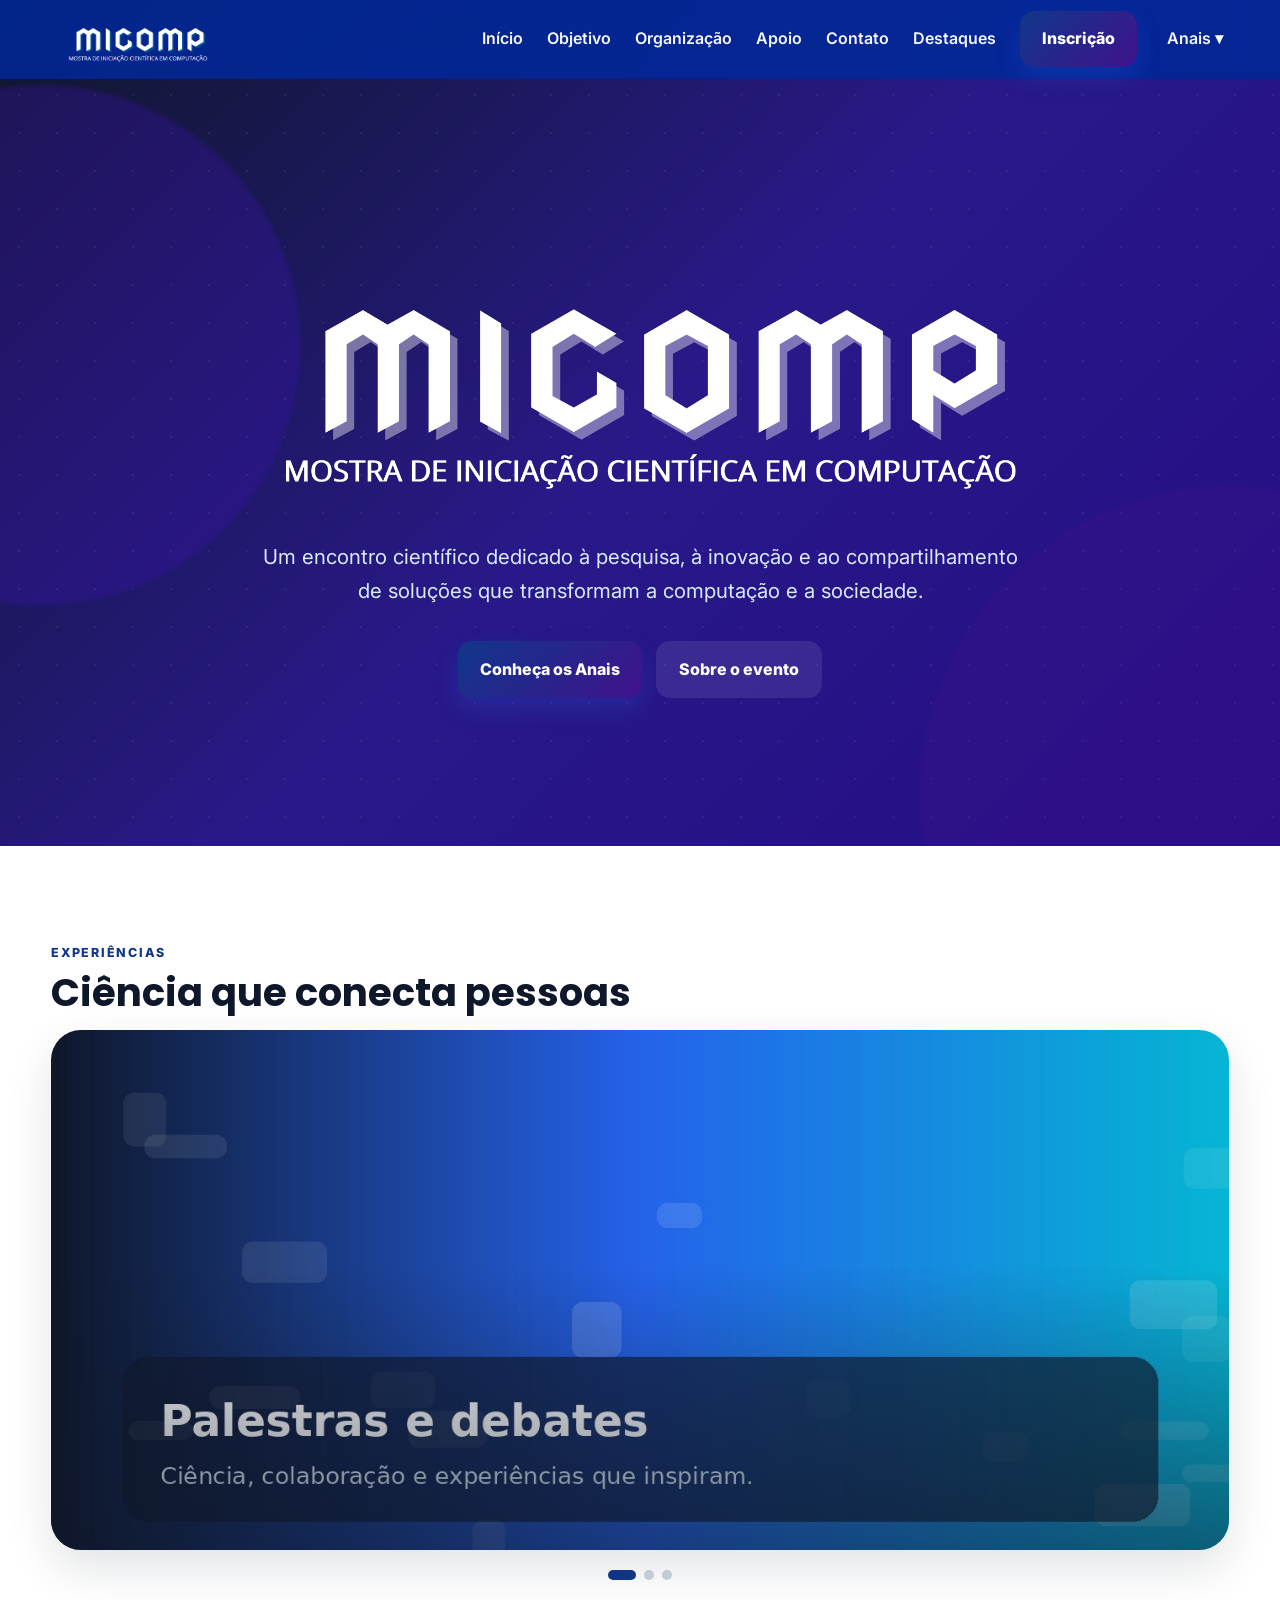
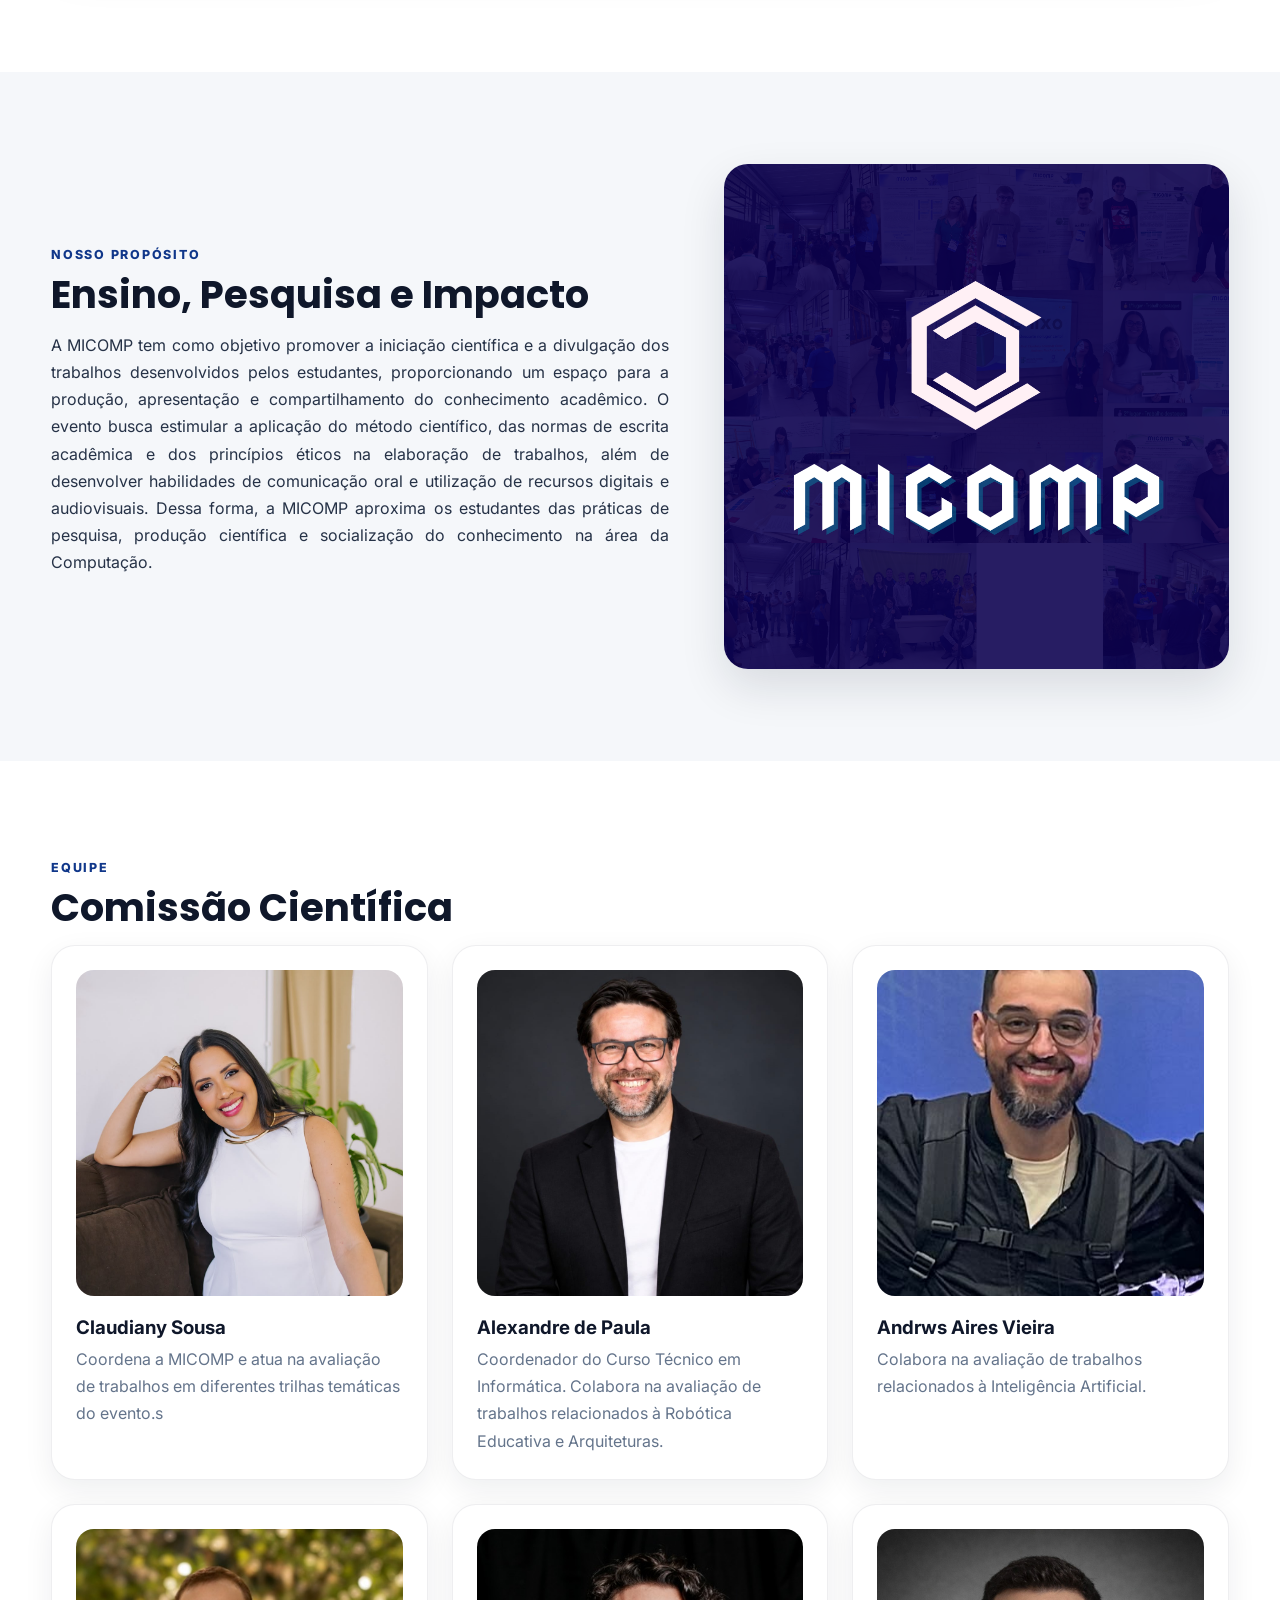
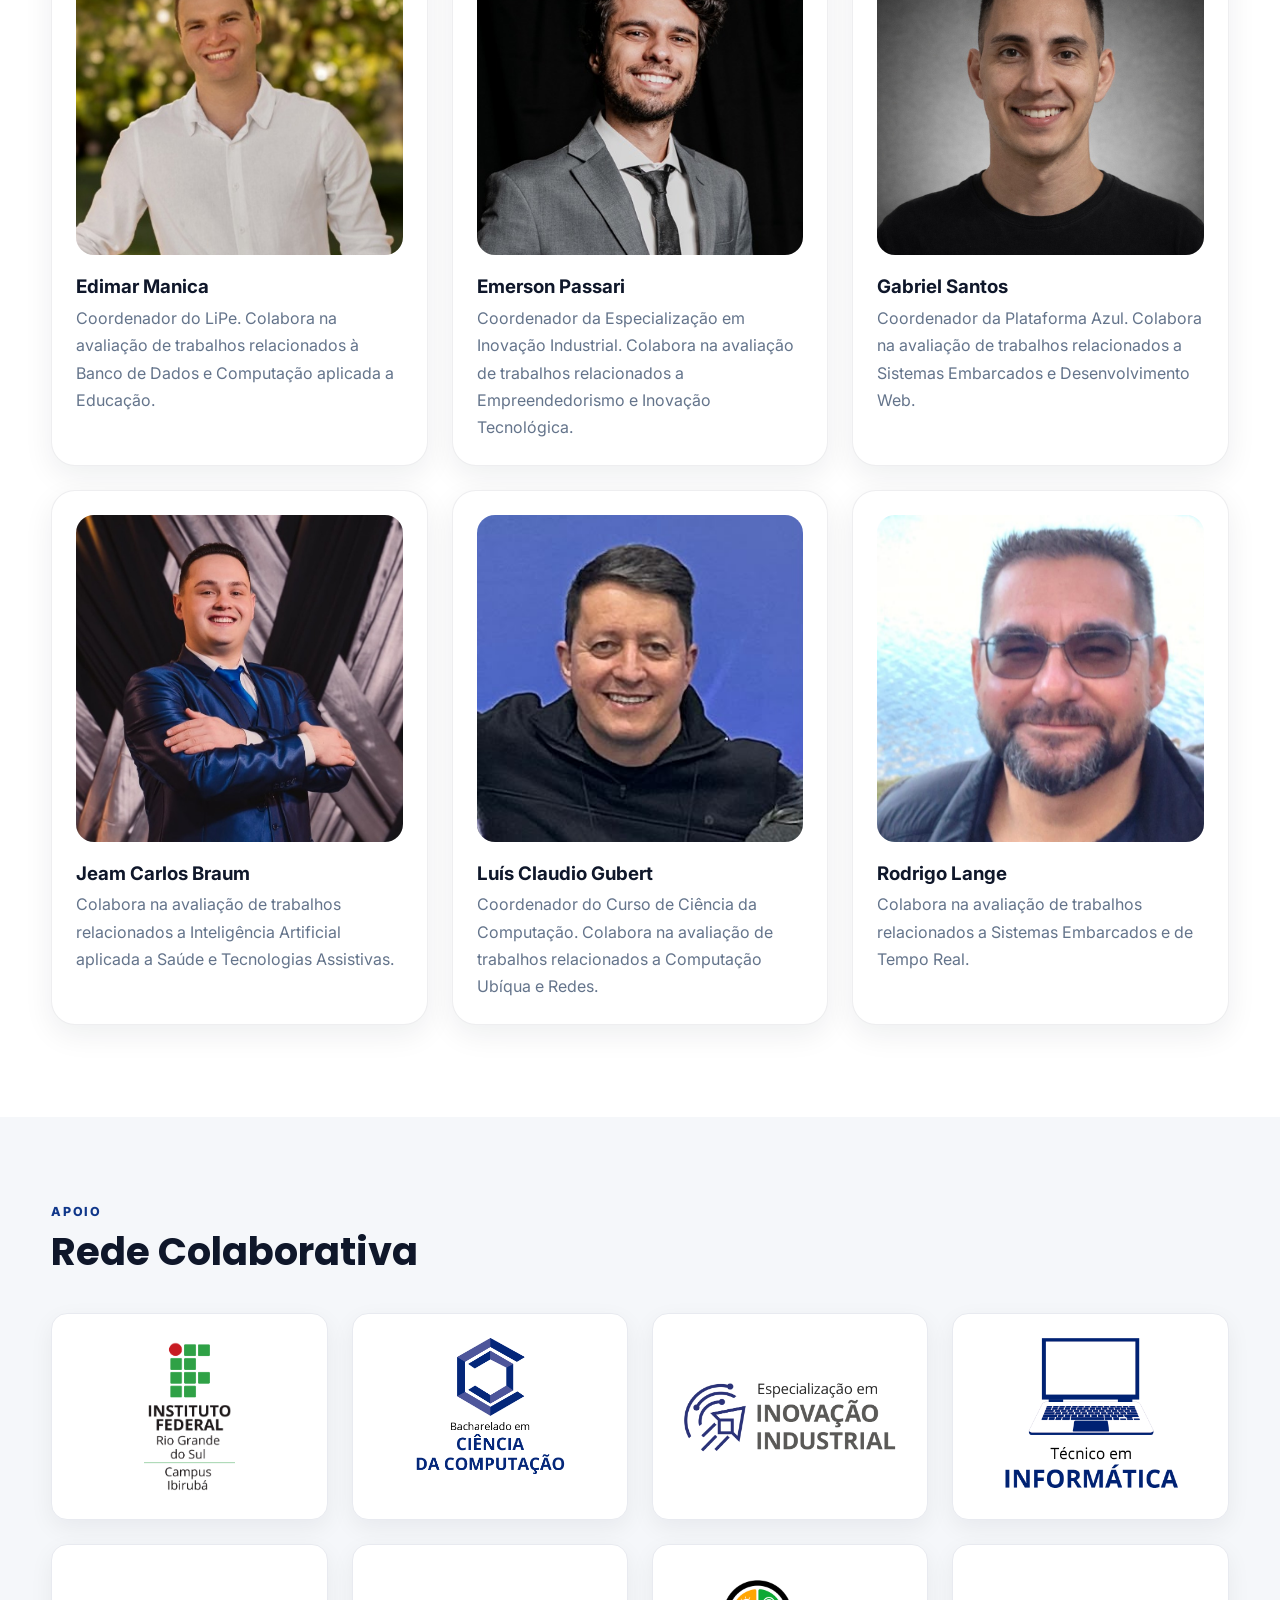
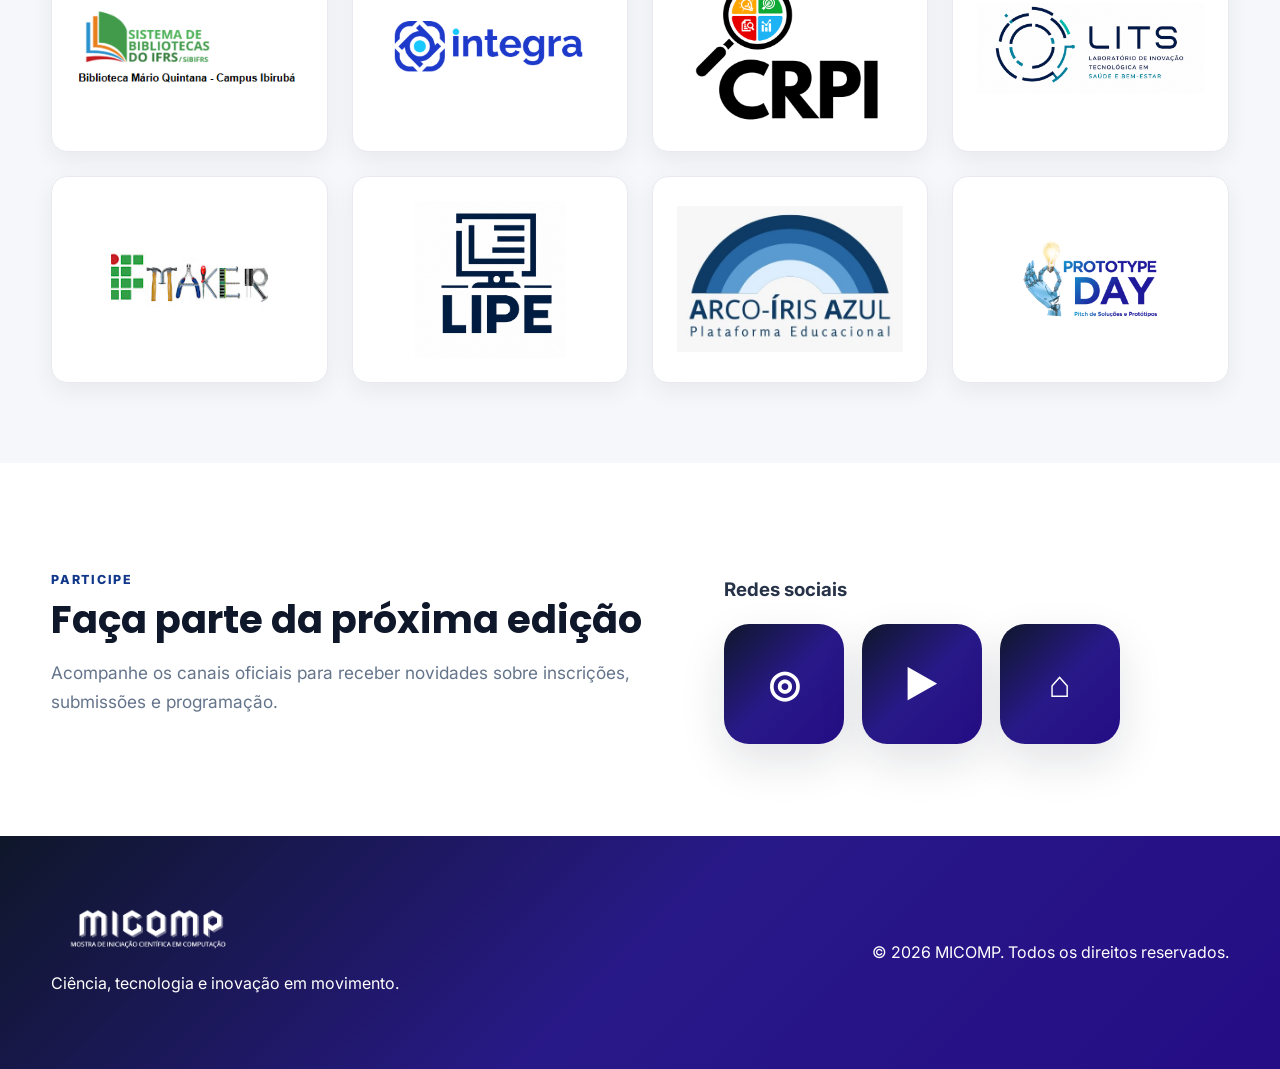
==== index.html @ 1f133cbf "responsividade" ====
<!doctype html>
<html lang="pt-BR">

<head>
    <meta charset="utf-8">
    <meta name="viewport" content="width=device-width,initial-scale=1">
    <meta name="description" content="MICOMP - Mostra de Inovação e Computação">
    <title>MICOMP | Anais do Evento</title>
    <link rel="stylesheet" href="css/style.css">
    <link rel="stylesheet" href="css/patrocinio.css">
</head>

<body>
    <header class="nav">
        <div class="container nav-inner">
            <a class="brand" href="index.html">
                <img src="img/logo.png" alt="MICOMP">
            </a>
            <button class="menu-btn" aria-label="Abrir menu" aria-expanded="false">☰</button>
            <nav class="nav-links" aria-label="Navegação principal">
                <a href="index.html#inicio" class="a-link">Início</a>
                <a href="index.html#objetivo" class="a-link">Objetivo</a>
                <a href="index.html#organizacao" class="a-link">Organização</a>
                <a href="index.html#apoio" class="a-link">Apoio</a>
                <a href="index.html#contato" class="a-link">Contato</a>
                <a href="destaques.html" class="a-link">Destaques</a>
                <a class="btn btn-primary" href="#inscricao">Inscrição</a>
                <div class="dropdown"><button class="dropdown-toggle" aria-haspopup="true">Anais ▾</button>
                    <div class="dropdown-menu">
                        <a href="anais2024.html">Anais 2024</a>
                        <a href="anais2025.html">Anais 2025</a>
                        <a href="anais2026.html">Anais 2026</a>
                    </div>
                </div>
            </nav>
        </div>
    </header>
    <main>
        <section class="hero" id="inicio">
            <div class="particles"></div>
            <div class="hero-content"><img class="hero-logo" src="img/logo.png" alt="MICOMP">

                <p>Um encontro científico dedicado à pesquisa, à inovação e ao compartilhamento de soluções que transformam a computação e a sociedade.</p>
                <div class="hero-actions"><a class="btn btn-primary" href="#anais">Conheça os Anais</a><a class="btn btn-outline" href="#objetivo">Sobre o evento</a></div>
            </div>
        </section>
        <section class="section" id="anais">
            <div class="container"><span class="eyebrow">Experiências</span>
                <h2 class="title">Ciência que conecta pessoas</h2>
                <div class="carousel reveal">
                    <div class="slide active">
                        <img src="img/evento1.jpg" alt="Palestras do evento">
                    </div>
                    <div class="slide">
                        <img src="img/evento2.jpg" alt="Trabalhos apresentados">
                    </div>
                    <div class="slide">
                        <img src="img/evento3.jpg" alt="Participantes do evento">
                    </div>
                </div>
                <div class="dots"><span class="dot active"></span><span class="dot"></span><span class="dot"></span>
                </div>
            </div>
        </section>
        <section class="section alt" id="objetivo">
            <div class="container split">
                <div class="reveal"><span class="eyebrow">Nosso propósito</span>
                    <h2 class="title">Ensino, Pesquisa e Impacto</h2>
                    <p style="text-align:justify"> A MICOMP tem como objetivo promover a iniciação científica e a divulgação dos trabalhos desenvolvidos pelos estudantes, proporcionando um espaço para a produção, apresentação e compartilhamento do conhecimento acadêmico. O evento busca
                        estimular a aplicação do método científico, das normas de escrita acadêmica e dos princípios éticos na elaboração de trabalhos, além de desenvolver habilidades de comunicação oral e utilização de recursos digitais e audiovisuais.
                        Dessa forma, a MICOMP aproxima os estudantes das práticas de pesquisa, produção científica e socialização do conhecimento na área da Computação.
                    </p>

                </div>
                <div class="tech-art reveal" aria-label="Ilustração tecnológica abstrata">
                    <img src="img/logo-home.png" alt="MICOMP">
                </div>
            </div>
        </section>
        <section class="section" id="organizacao">
            <div class="container"><span class="eyebrow">Equipe</span>
                <h2 class="title">Comissão Científica</h2>
                <div class="grid">
                    <article class="card person reveal"><img src="img/colaboradores/pessoa1.jpeg" alt="Foto de Ana Martins">
                        <h3>Claudiany Sousa</h3>
                        <p>Coordena a MICOMP e atua na avaliação de trabalhos em diferentes trilhas temáticas do evento.s</p>
                    </article>
                    <article class="card person reveal"><img src="img/colaboradores/pessoa2.jpeg" alt="Foto de Fábio Costa">
                        <h3>Alexandre de Paula</h3>
                        <p>Coordenador do Curso Técnico em Informática. Colabora na avaliação de trabalhos relacionados à Robótica Educativa e Arquiteturas. </p>
                    </article>
                    <article class="card person reveal"><img src="img/colaboradores/pessoa3.jpeg" alt="Foto de Bruno Silva">
                        <h3>Andrws Aires Vieira</h3>
                        <p>Colabora na avaliação de trabalhos relacionados à Inteligência Artificial.</p>
                    </article>

                    <article class="card person reveal"><img src="img/colaboradores/pessoa4.jpeg" alt="Foto de Diego Lima">
                        <h3>Edimar Manica</h3>
                        <p>Coordenador do LiPe. Colabora na avaliação de trabalhos relacionados à Banco de Dados e Computação aplicada a Educação. </p>
                    </article>

                    <article class="card person reveal"><img src="img/colaboradores/pessoa5.jpeg" alt="Foto de Diego Lima">
                        <h3>Emerson Passari</h3>
                        <p>Coordenador da Especialização em Inovação Industrial. Colabora na avaliação de trabalhos relacionados a Empreendedorismo e Inovação Tecnológica. </p>
                    </article>
                    <article class="card person reveal"><img src="img/colaboradores/pessoa6.jpeg" alt="Foto de Elisa Rocha">
                        <h3>Gabriel Santos</h3>
                        <p>Coordenador da Plataforma Azul. Colabora na avaliação de trabalhos relacionados a Sistemas Embarcados e Desenvolvimento Web.</p>
                    </article>
                    <article class="card person reveal"><img src="img/colaboradores/pessoa7.jpeg" alt="Foto de Fábio Costa">
                        <h3>Jeam Carlos Braum</h3>
                        <p> Colabora na avaliação de trabalhos relacionados a Inteligência Artificial aplicada a Saúde e Tecnologias Assistivas. </p>
                    </article>

                    <article class="card person reveal"><img src="img/colaboradores/pessoa8.jpeg" alt="Foto de Carla Souza">
                        <h3>Luís Claudio Gubert</h3>
                        <p>Coordenador do Curso de Ciência da Computação. Colabora na avaliação de trabalhos relacionados a Computação Ubíqua e Redes.</p>
                    </article>
                    <article class="card person reveal"><img src="img/colaboradores/pessoa9.jpeg" alt="Foto de Carla Souza">
                        <h3>Rodrigo Lange</h3>
                        <p>Colabora na avaliação de trabalhos relacionados a Sistemas Embarcados e de Tempo Real.</p>
                    </article>

                </div>
            </div>
        </section>
        <section class="section alt  patrocinadores" id="apoio">
            <div class="container">
                <span class="eyebrow">Apoio</span>
                <h2 class="title">Rede Colaborativa</h2>

                <div class="patrocinadores-grid">

                    <div class="patrocinador-card">
                        <img src="img/logos/logo1.png" alt="Patrocinador 1">
                    </div>

                    <div class="patrocinador-card">
                        <img src="img/logos/logo2.png" alt="Patrocinador 2">
                    </div>

                    <div class="patrocinador-card">
                        <img src="img/logos/logo11.png" alt="Patrocinador 11">
                    </div>

                    <div class="patrocinador-card">
                        <img src="img/logos/logo12.png" alt="Patrocinador 3">
                    </div>

                    <div class="patrocinador-card">
                        <img src="img/logos/logo3.png" alt="Patrocinador 4">
                    </div>
                    <div class="patrocinador-card">
                        <img src="img/logos/logo6.png" alt="Patrocinador 11">
                    </div>
                    <div class="patrocinador-card">
                        <img src="img/logos/logo10.png" alt="Patrocinador 5">
                    </div>

                    <div class="patrocinador-card">
                        <img src="img/logos/logo5.png" alt="Patrocinador 6">
                    </div>

                    <div class="patrocinador-card">
                        <img src="img/logos/logo7.jpg" alt="Patrocinador 7">
                    </div>

                    <div class="patrocinador-card">
                        <img src="img/logos/logo8.png" alt="Patrocinador 8">
                    </div>
                    <div class="patrocinador-card">
                        <img src="img/logos/logo9.jpeg" alt="Patrocinador 9">
                    </div>

                    <div class="patrocinador-card">
                        <img src="img/logos/logo4.png" alt="Patrocinador 10">
                    </div>



                    <!-- <div class="patrocinador-card">
                        <img src="img/patrocinadores/patrocinador13.png" alt="Patrocinador 13">
                    </div>

                    <div class="patrocinador-card">
                        <img src="img/patrocinadores/patrocinador14.png" alt="Patrocinador 14">
                    </div>

                    <div class="patrocinador-card">
                        <img src="img/patrocinadores/patrocinador15.png" alt="Patrocinador 15">
                    </div>

                    <div class="patrocinador-card">
                        <img src="img/patrocinadores/patrocinador16.png" alt="Patrocinador 16">
                    </div> -->

                </div>
            </div>
        </section>

        <!-- <section class="section alt">
            <div class="container"><span class="eyebrow">Parcerias</span>
                <h2 class="title">Projetos e Instituições</h2>

                <div class="logo-grid">
                    <br>
                    <div class=""><img src="img/logos/logo1.png" alt="Logo da instituição parceira 1">
                    </div>
                    <div class=""><img src="img/logos/logo2.png" alt="Logo da instituição parceira 2">
                    </div>
                    <div class=""><img src="img/logos/logo3.png" alt="Logo da instituição parceira 3">
                    </div>
                    <div class=""><img src="img/logos/logo4.png" alt="Logo da instituição parceira 4">
                    </div>
                    <div class="l"><img src="img/logos/logo5.png" alt="Logo da instituição parceira 5">
                    </div>
                    <div class=""><img src="img/logos/logo6.png" alt="Logo da instituição parceira 6">
                    </div>
                </div>
            </div>
        </section> -->
        <section class="section " id="inscricao">
            <div class="container split">
                <div><span class="eyebrow">Participe</span>
                    <h2 class="title">Faça parte da próxima edição</h2>
                    <p class="lead">Acompanhe os canais oficiais para receber novidades sobre inscrições, submissões e programação.</p>
                    <!-- <a class="btn btn-primary" href="#contato">Quero receber novidades</a> -->
                </div>
                <div>
                    <h3>Redes sociais</h3>
                    <div class="socials">
                        <a class="social" href="#" aria-label="Instagram">◎</a>
                        <a class="social" href="#" aria-label="YouTube">▶</a>
                        <a class="social" href="#" aria-label="Site oficial">⌂</a>
                    </div>
                </div>
            </div>
        </section>
    </main>
    <footer class="footer" id="contato">
        <div class="container footer-grid">
            <div><img src="img/logo.png" alt="MICOMP">
                <p>Ciência, tecnologia e inovação em movimento.</p>
            </div>
            <p>© 2026 MICOMP. Todos os direitos reservados.</p>
        </div>
    </footer><button class="back-top" aria-label="Voltar ao topo">↑</button>
    <script src="js/script.js"></script>
</body>

</html>
---- css/style.css ----
@import url('https://fonts.googleapis.com/css2?family=Inter:wght@400;500;600;700;800&family=Poppins:wght@600;700;800&display=swap');
:root {
    --navy: #0F172A;
    --purple: #40128c;
    --blue: #10378a;
    --cyan: #3e12b6;
    --light: #F5F7FA;
    --white: #fff;
    --text: #263247;
    --muted: #64748B;
    --grad: linear-gradient(135deg, #0F172A, #281988, #250d85);
    --shadow: 0 18px 45px rgba(15, 23, 42, .12);
    --radius: 24px
}

* {
    box-sizing: border-box
}

html {
    scroll-behavior: smooth
}

body {
    margin: 0;
    font-family: Inter, Arial, sans-serif;
    color: var(--text);
    background: #fff;
    line-height: 1.7;
    overflow-x: hidden
}

img {
    max-width: 100%;
    display: block
}

a {
    text-decoration: none;
    color: #0F172A;
}

.a-link {
    text-decoration: none;
    color: var(--light);
}

.container {
    width: min(1180px, 92%);
    margin: auto
}

.section {
    padding: 92px 0
}

.section.alt {
    background: var(--light)
}

.eyebrow {
    display: inline-block;
    color: var(--blue);
    font-weight: 800;
    text-transform: uppercase;
    letter-spacing: .14em;
    font-size: .78rem
}

.title {
    font-family: Poppins, sans-serif;
    font-size: clamp(1rem, 3vw, 2.4rem);
    line-height: 1.12;
    margin: .35rem 0 1rem;
    color: var(--navy)
}

.title-destaque {
    font-family: Poppins, sans-serif;
    font-size: clamp(1rem, 2vw, 2rem);
    line-height: 1.12;
    margin: .35rem 0 1rem;
}

.subtitle-destaque {
    font-family: Poppins, sans-serif;
    font-size: clamp(1rem, 2vw, 1, 5rem);
    line-height: 1.12;
    margin: .35rem 0 1rem;
}

.lead {
    font-size: 1.08rem;
    color: var(--muted);
    max-width: 760px
}

.nav {
    position: fixed;
    inset: 0 0 auto;
    z-index: 1000;
    background: rgba(2, 40, 152, 0.88);
    backdrop-filter: blur(18px);
    border-bottom: 1px solid rgba(15, 23, 42, .08);
    transition: .3s
}

.nav.scrolled {
    box-shadow: 0 10px 30px rgba(15, 23, 42, .08)
}

.nav-inner {
    height: 78px;
    display: flex;
    align-items: center;
    justify-content: space-between;
    gap: 28px
}

.brand img {
    width: 170px
}

.nav-links {
    display: flex;
    align-items: center;
    gap: 24px;
    font-weight: 600
}

.nav-links a:hover,
.dropdown-toggle:hover {
    color: var(--light)
}

.btn {
    display: inline-flex;
    align-items: center;
    justify-content: center;
    gap: 10px;
    border: 0;
    border-radius: 14px;
    padding: 14px 22px;
    font-weight: 800;
    cursor: pointer;
    transition: .25s
}

.btn-primary {
    background: linear-gradient(135deg, var(--blue), var(--purple));
    color: white;
    box-shadow: 0 12px 24px rgba(37, 99, 235, .22)
}

.btn-primary:hover {
    transform: translateY(-2px);
    box-shadow: 0 16px 30px rgba(37, 99, 235, .3)
}

.btn-outline {
    border: 1px solid rgba(255, 255, 255, 0);
    color: white;
    background: rgba(255, 255, 255, .09)
}

.menu-btn {
    display: none;
    background: none;
    border: 0;
    font-size: 1.7rem;
    color: var(--light);
}

.dropdown {
    position: relative
}

.dropdown-toggle {
    background: none;
    border: 0;
    font: inherit;
    color: var(--light);
    cursor: pointer
}

.dropdown-menu {
    position: absolute;
    top: 42px;
    right: 0;
    min-width: 190px;
    padding: 10px;
    background: #fff;
    border-radius: 14px;
    box-shadow: var(--shadow);
    opacity: 0;
    visibility: hidden;
    transform: translateY(-8px);
    transition: .2s
}

.dropdown.open .dropdown-menu {
    opacity: 1;
    visibility: visible;
    transform: none
}

.dropdown-menu a {
    display: block;
    padding: 10px 12px;
    border-radius: 9px
}

.dropdown-menu a:hover {
    background: var(--light);
    color: var(--navy)
}

.hero {
    min-height: 94vh;
    padding: 135px 0 65px;
    display: grid;
    place-items: center;
    text-align: center;
    color: var(--navy);
    background: var(--grad);
    position: relative;
    overflow: hidden
}

.hero:before,
.hero:after {
    content: '';
    position: absolute;
    border-radius: 50%;
    filter: blur(2px);
    opacity: .3
}

.hero:before {
    width: 520px;
    height: 520px;
    background: var(--cyan);
    left: -220px;
    top: 10%
}

.hero:after {
    width: 620px;
    height: 620px;
    background: var(--purple);
    right: -260px;
    bottom: -260px
}

.particles {
    position: absolute;
    inset: 0;
    background-image: radial-gradient(circle, rgba(255, 255, 255, .26) 1px, transparent 1px);
    background-size: 38px 38px;
    opacity: .25
}

.hero-content {
    position: relative;
    z-index: 2;
    max-width: 900px
}

.hero-logo {
    width: min(900px, 75vw);
    margin: 0 auto 22px;
    filter: brightness(0) invert(1)
}

.hero h1 {
    font-family: Poppins, sans-serif;
    font-size: clamp(2.5rem, 7vw, 5.7rem);
    line-height: 1;
    margin: .2rem 0
}

.hero p {
    font-size: clamp(1rem, 2vw, 1.28rem);
    max-width: 760px;
    margin: 18px auto 32px;
    color: #dbeafe
}

.hero-actions {
    display: flex;
    justify-content: center;
    gap: 14px;
    flex-wrap: wrap
}

.carousel {
    position: relative;
    overflow: hidden;
    border-radius: 30px;
    box-shadow: var(--shadow);
    min-height: 520px
}

.slide {
    position: absolute;
    inset: 0;
    opacity: 0;
    transition: opacity 1s
}

.slide.active {
    opacity: 1
}

.slide img {
    width: 100%;
    height: 520px;
    object-fit: cover
}

.slide:after {
    content: '';
    position: absolute;
    inset: 0;
    background: linear-gradient(0deg, rgba(15, 23, 42, .55), transparent 55%)
}

.dots {
    display: flex;
    justify-content: center;
    gap: 8px;
    margin-top: 20px
}

.dot {
    width: 10px;
    height: 10px;
    border-radius: 50%;
    background: #cbd5e1
}

.dot.active {
    width: 28px;
    border-radius: 20px;
    background: var(--blue)
}

.split {
    display: grid;
    grid-template-columns: 1.1fr .9fr;
    gap: 55px;
    align-items: center
}

.tech-art {
    min-height: 430px;
    border-radius: var(--radius);
    position: relative;
    overflow: hidden;
    box-shadow: var(--shadow)
}

.tech-art:before {
    content: '';
    position: absolute;
    inset: 12%;
}

.tech-art:after {
    position: absolute;
    inset: 0;
    display: grid;
    place-items: center;
    font-size: 9rem;
    color: white;
    font-weight: 800
}

.banner-copy {
    width: 100%;
    display: flex;
    justify-content: center;
    align-items: center;
}

.banner-copy .tech-art {
    display: block;
    width: auto !important;
    max-width: 100% !important;
    height: auto !important;
    max-height: none !important;
    object-fit: contain !important;
}

.year-hero {
    position: relative;
    width: 100%;
    min-height: 520px;
    display: flex;
    align-items: center;
    justify-content: center;
    background-size: cover;
    background-position: center;
    background-repeat: no-repeat;
    padding: 70px 20px;
    overflow: hidden;
}

.year-hero .container {
    width: 100%;
    max-width: 1200px;
    margin: 0 auto;
    display: flex;
    align-items: center;
    justify-content: center;
}

.year-hero .banner-copy {
    width: 100%;
    display: flex;
    justify-content: center;
    align-items: center;
}

.year-hero .tech-art {
    display: block;
    width: 100%;
    max-width: 1100px;
    height: auto !important;
    object-fit: contain;
}


/* TABLET */

@media (max-width: 900px) {
    .year-hero {
        min-height: 400px;
        padding: 50px 20px;
    }
    .year-hero .container {
        max-width: 850px;
    }
    .year-hero .banner-copy {
        width: 90%;
    }
    .year-hero .tech-art {
        width: 100%;
        height: auto !important;
    }
}


/* CELULAR */

@media (max-width: 600px) {
    .year-hero {
        min-height: 280px;
        padding: 30px 12px;
        background-size: cover;
        background-position: center;
    }
    .year-hero .container {
        width: 100%;
        padding: 0;
    }
    .year-hero .banner-copy {
        width: 82%;
        margin: 0 auto;
    }
    .year-hero .tech-art {
        width: 100%;
        height: auto !important;
        max-width: 100%;
    }
}


/* CELULARES PEQUENOS */

@media (max-width: 400px) {
    .year-hero {
        min-height: 230px;
        padding: 22px 8px;
    }
    .year-hero .banner-copy {
        width: 76%;
    }
}

.grid {
    display: grid;
    grid-template-columns: repeat(3, 1fr);
    gap: 24px
}

.card {
    background: white;
    border: 1px solid rgba(15, 23, 42, .07);
    border-radius: var(--radius);
    padding: 24px;
    box-shadow: 0 10px 30px rgba(15, 23, 42, .07);
    transition: .3s
}

.card:hover {
    transform: translateY(-7px);
    box-shadow: var(--shadow)
}

.person img {
    width: 100%;
    aspect-ratio: 1/1;
    object-fit: cover;
    border-radius: 18px
}

.person h3 {
    margin: 16px 0 2px;
    color: var(--navy)
}

.person p {
    margin: 0;
    color: var(--muted)
}

.logo-grid {
    display: grid;
    grid-template-columns: repeat(6, 1fr);
    gap: 18px
}

.logo-card {
    background: white;
    padding: 20px;
    border-radius: 18px;
    box-shadow: 0 8px 24px rgba(15, 23, 42, .07);
    transition: .25s
}

.logo-card:hover {
    transform: scale(1.06);
    box-shadow: var(--shadow)
}

.socials {
    display: flex;
    gap: 18px;
    flex-wrap: wrap
}

.social {
    width: 120px;
    height: 120px;
    border-radius: 25px;
    background: var(--grad);
    display: grid;
    place-items: center;
    color: white;
    font-size: 2.3rem;
    font-weight: 800;
    box-shadow: var(--shadow);
    transition: .3s
}

.social:hover {
    transform: translateY(-8px) rotate(3deg)
}

.footer {
    background: var(--grad);
    color: white;
    padding: 55px 0
}

.footer-grid {
    display: flex;
    align-items: center;
    justify-content: space-between;
    gap: 30px
}

.footer img {
    width: 190px;
    filter: brightness(0) invert(1)
}

.back-top {
    position: fixed;
    right: 22px;
    bottom: 22px;
    width: 48px;
    height: 48px;
    border-radius: 50%;
    border: 0;
    background: var(--grad);
    color: #fff;
    font-size: 1.3rem;
    opacity: 0;
    visibility: hidden;
    transition: .25s;
    z-index: 900
}

.back-top.show {
    opacity: 1;
    visibility: visible
}

.reveal {
    opacity: 0;
    transform: translateY(25px);
    transition: .7s
}

.reveal.visible {
    opacity: 1;
    transform: none
}


/* Anais */

.year-hero {
    padding: 130px 0 48px;
    background: var(--light)
}

.banner {
    min-height: 570px;
    border-radius: 32px;
    background-position: center;
    background-size: cover;
    position: relative;
    display: flex;
    align-items: flex-end;
    overflow: hidden;
    box-shadow: var(--shadow)
}

.banner:before {
    content: '';
    position: absolute;
    inset: 0;
    background: linear-gradient(0deg, rgba(15, 23, 42, .88), rgba(15, 23, 42, .1))
}

.banner-copy {
    position: relative;
    z-index: 2;
    color: white;
    padding: 60px
}

.banner-copy h1 {
    font-size: clamp(3rem, 6vw, 5.5rem);
    margin: 0;
    font-family: Poppins
}

.timeline {
    position: relative;
    margin-top: 38px
}

.timeline:before {
    content: '';
    position: absolute;
    left: 87px;
    top: 0;
    bottom: 0;
    width: 3px;
    background: linear-gradient(var(--blue), var(--purple))
}

.time-item {
    display: grid;
    grid-template-columns: 70px 1fr;
    gap: 35px;
    margin: 0 0 24px
}

.time {
    font-weight: 800;
    color: var(--blue)
}

.time-card {
    background: white;
    padding: 22px;
    border-radius: 18px;
    box-shadow: 0 8px 25px rgba(15, 23, 42, .08)
}

.topic-grid {
    grid-template-columns: repeat(5, 1fr)
}

.topic {
    background: linear-gradient(145deg, #fff, #f7f9ff);
    min-height: 130px;
    display: flex;
    align-items: center;
    justify-content: center;
    text-align: center;
    font-weight: 800;
    color: var(--navy)
}

.submission-grid {
    display: grid;
    grid-template-columns: repeat(3, 1fr);
    gap: 20px
}

.submission-card {
    padding: 28px;
    border-radius: 22px;
    background: rgba(255, 255, 255, .8);
    backdrop-filter: blur(12px);
    box-shadow: var(--shadow);
    border: 1px solid rgba(37, 99, 235, .12)
}

.submission-card .icon {
    font-size: 2rem
}

.downloads {
    padding: 45px;
    border-radius: 28px;
    background: var(--grad);
    color: white;
    display: flex;
    justify-content: space-between;
    align-items: center;
    gap: 25px
}

.downloads h2 {
    margin: 0;
    font-size: 2rem
}

.table-wrap {
    overflow: auto;
    border-radius: 20px;
    box-shadow: var(--shadow)
}

table {
    width: 100%;
    border-collapse: collapse;
    background: white;
    min-width: 850px
}

th,
td {
    padding: 18px;
    text-align: left;
    border-bottom: 1px solid #e7ecf2
}

th {
    background: var(--navy);
    color: white
}

tr:hover td {
    background: #f8faff
}

.pdf {
    display: inline-block;
    padding: 8px 12px;
    border-radius: 10px;
    background: linear-gradient(135deg, var(--blue), var(--purple));
    color: white;
    font-weight: 700
}

@media(max-width:900px) {
    .menu-btn {
        display: block
    }
    .nav-links {
        position: fixed;
        top: 78px;
        left: 0;
        right: 0;
        background: #250d85;
        display: none;
        flex-direction: column;
        align-items: stretch;
        padding: 24px;
        box-shadow: var(--cyan);
        color: var(--navy);
    }
    .nav-links.open {
        display: flex
    }
    .dropdown-menu {
        position: static;
        display: none;
        box-shadow: none;
        opacity: 1;
        visibility: visible;
        transform: none;
        padding-left: 15px
    }
    .dropdown.open .dropdown-menu {
        display: block
    }
    .split {
        grid-template-columns: 1fr
    }
    .grid {
        grid-template-columns: repeat(2, 1fr)
    }
    .logo-grid {
        grid-template-columns: repeat(3, 1fr)
    }
    .topic-grid {
        grid-template-columns: repeat(2, 1fr)
    }
    .submission-grid {
        grid-template-columns: repeat(2, 1fr)
    }
    .footer-grid,
    .downloads {
        flex-direction: column;
        align-items: flex-start
    }
}

@media(max-width:600px) {
    .section {
        padding: 68px 0
    }
    .hero {
        min-height: 88vh
    }
    .grid,
    .submission-grid {
        grid-template-columns: 1fr
    }
    .logo-grid {
        grid-template-columns: repeat(2, 1fr)
    }
    .carousel,
    .slide img {
        min-height: 340px;
        height: 340px
    }
    .banner {
        min-height: 460px
    }
    .banner-copy {
        padding: 28px
    }
    .topic-grid {
        grid-template-columns: 1fr
    }
    .time-item {
        grid-template-columns: 55px 1fr;
        gap: 20px
    }
    .timeline:before {
        left: 66px
    }
    .social {
        width: 92px;
        height: 92px
    }
    .brand img {
        width: 145px
    }
}


/* Alunos Destaques */

.highlights-hero {
    min-height: 62vh;
    padding: 150px 0 82px;
    display: flex;
    align-items: center;
    text-align: center;
    color: #fff;
    background: var(--grad);
    position: relative;
    overflow: hidden
}

.highlights-hero:before,
.highlights-hero:after {
    content: '';
    position: absolute;
    border-radius: 50%;
    opacity: .24
}

.highlights-hero:before {
    width: 420px;
    height: 420px;
    background: var(--cyan);
    left: -170px;
    top: -120px
}

.highlights-hero:after {
    width: 500px;
    height: 500px;
    background: var(--purple);
    right: -190px;
    bottom: -260px
}

.highlights-hero-content {
    position: relative;
    z-index: 2;
    max-width: 920px
}

.highlights-hero h1 {
    font-family: Poppins, sans-serif;
    font-size: clamp(3rem, 7vw, 5.7rem);
    line-height: 1.05;
    margin: .4rem 0 1rem
}

.highlights-hero p {
    max-width: 780px;
    margin: 0 auto;
    color: #dbeafe;
    font-size: 1.1rem
}

.year-jump {
    display: flex;
    justify-content: center;
    gap: 12px;
    flex-wrap: wrap;
    margin-top: 30px
}

.year-jump a {
    min-width: 92px;
    padding: 10px 18px;
    border-radius: 999px;
    border: 1px solid rgba(255, 255, 255, .35);
    background: rgba(255, 255, 255, .1);
    backdrop-filter: blur(10px);
    font-weight: 800;
    transition: .25s
}

.year-jump a:hover {
    background: #fff;
    color: var(--blue);
    transform: translateY(-2px)
}

.year-heading {
    display: flex;
    align-items: end;
    justify-content: space-between;
    gap: 25px;
    margin-bottom: 32px
}

.year-pill {
    display: inline-flex;
    align-items: center;
    justify-content: center;
    padding: 9px 17px;
    border-radius: 999px;
    background: linear-gradient(135deg, var(--blue), var(--purple));
    color: #fff;
    font-weight: 800;
    box-shadow: 0 9px 22px rgba(37, 99, 235, .2)
}

.highlight-grid {
    display: grid;
    grid-template-columns: repeat(3, 1fr);
    gap: 26px
}

.highlight-card {
    background: #fff;
    border-radius: 26px;
    overflow: hidden;
    border: 1px solid rgba(15, 23, 42, .08);
    box-shadow: 0 14px 38px rgba(15, 23, 42, .09);
    transition: .35s
}

.highlight-card:hover {
    transform: translateY(-8px);
    box-shadow: var(--shadow)
}

.highlight-image {
    position: relative;
    overflow: hidden
}

.highlight-image img {
    width: 100%;
    aspect-ratio: 16/10;
    object-fit: cover;
    transition: transform .45s
}

.highlight-card:hover .highlight-image img {
    transform: scale(1.045)
}

.highlight-badge {
    position: absolute;
    left: 18px;
    bottom: 18px;
    padding: 7px 13px;
    border-radius: 999px;
    color: #fff;
    background: linear-gradient(135deg, var(--blue), var(--purple));
    font-size: .78rem;
    font-weight: 800;
    box-shadow: 0 8px 18px rgba(15, 23, 42, .22)
}

.highlight-body {
    padding: 25px
}

.highlight-body h3 {
    font-family: Poppins, sans-serif;
    color: var(--navy);
    line-height: 1.3;
    margin: 0 0 10px;
    font-size: 1.22rem
}

.highlight-body p {
    margin: .55rem 0 0;
    color: var(--muted)
}

.highlight-authors {
    font-weight: 700
}

.highlight-note {
    padding: 38px 42px;
    border-radius: 28px;
    background: rgba(255, 255, 255, .85);
    border: 1px solid rgba(37, 99, 235, .12);
    box-shadow: var(--shadow);
    display: flex;
    align-items: center;
    justify-content: space-between;
    gap: 36px
}

.highlight-note h2 {
    font-family: Poppins, sans-serif;
    color: var(--navy);
    margin: .4rem 0 .5rem
}

.highlight-note p {
    max-width: 780px;
    margin: 0;
    color: var(--muted)
}

@media(max-width:900px) {
    .highlight-grid {
        grid-template-columns: repeat(2, 1fr)
    }
    .highlight-note {
        flex-direction: column;
        align-items: flex-start
    }
    .year-heading {
        align-items: center
    }
}

@media(max-width:600px) {
    .highlights-hero {
        min-height: 56vh;
        padding: 125px 0 65px
    }
    .highlight-grid {
        grid-template-columns: 1fr
    }
    .year-heading {
        align-items: flex-start;
        flex-direction: column
    }
    .highlight-note {
        padding: 28px 24px
    }
    .highlight-body {
        padding: 22px
    }
    .year-jump a {
        min-width: 80px
    }
}


/* Cards de Alunos Destaques */

.student-highlight-grid {
    display: grid;
    grid-template-columns: repeat(3, 1fr);
    gap: 28px
}

.student-highlight-card {
    background: #fff;
    border: 1px solid rgba(15, 23, 42, .08);
    border-radius: 28px;
    overflow: hidden;
    box-shadow: 0 14px 38px rgba(15, 23, 42, .09);
    transition: transform .35s, box-shadow .35s
}

.student-highlight-card:hover {
    transform: translateY(-8px);
    box-shadow: var(--shadow)
}

.student-photo {
    position: relative;
    overflow: hidden;
    background: linear-gradient(135deg, #eaf2ff, #f3e8ff)
}

.student-photo img {
    width: 100%;
    aspect-ratio: 4/4.35;
    object-fit: cover;
    object-position: center;
    transition: transform .45s
}

.student-highlight-card:hover .student-photo img {
    transform: scale(1.045)
}

.student-rank {
    position: absolute;
    left: 18px;
    bottom: 18px;
    padding: 8px 14px;
    border-radius: 999px;
    background: linear-gradient(135deg, var(--blue), var(--purple));
    color: #fff;
    font-size: .76rem;
    font-weight: 800;
    letter-spacing: .04em;
    box-shadow: 0 8px 20px rgba(15, 23, 42, .22)
}

.student-highlight-body {
    padding: 26px
}

.student-highlight-body h3 {
    font-family: Poppins, sans-serif;
    color: var(--navy);
    font-size: 1.4rem;
    line-height: 1.2;
    margin: 0 0 14px
}

.student-work-label {
    display: inline-block;
    color: var(--blue);
    font-size: .74rem;
    font-weight: 800;
    text-transform: uppercase;
    letter-spacing: .09em;
    margin-bottom: 5px
}

.student-highlight-body h4 {
    font-family: Poppins, sans-serif;
    color: var(--navy);
    font-size: 1.02rem;
    line-height: 1.35;
    margin: 0 0 10px
}

.student-highlight-body p {
    margin: 0;
    color: var(--muted)
}

@media(max-width:900px) {
    .student-highlight-grid {
        grid-template-columns: repeat(2, 1fr)
    }
}

@media(max-width:600px) {
    .student-highlight-grid {
        grid-template-columns: 1fr
    }
    .student-photo img {
        aspect-ratio: 16/12
    }
    .student-highlight-body {
        padding: 22px
    }
}


/* Lista de trabalhos Destaques */

.student-list {
    display: flex;
    flex-direction: column;
    gap: 22px
}

.student-list-item {
    display: grid;
    grid-template-columns: 150px 1fr;
    gap: 28px;
    align-items: center;
    background: #fff;
    border: 1px solid rgba(15, 23, 42, .08);
    border-radius: 24px;
    padding: 22px;
    box-shadow: 0 12px 34px rgba(15, 23, 42, .08);
    transition: transform .3s, box-shadow .3s
}

.section.alt .student-list-item {
    background: rgba(255, 255, 255, .9)
}

.student-list-item:hover {
    transform: translateY(-4px);
    box-shadow: var(--shadow)
}

.student-list-photo {
    width: 150px;
    height: 150px;
    border-radius: 20px;
    overflow: hidden;
    background: linear-gradient(135deg, #eaf2ff, #f3e8ff);
    box-shadow: 0 8px 22px rgba(15, 23, 42, .1)
}

.student-list-photo img {
    width: 100%;
    height: 100%;
    object-fit: cover;
    object-position: center;
    transition: transform .4s
}

.student-list-item:hover .student-list-photo img {
    transform: scale(1.04)
}

.student-list-content {
    min-width: 0
}

.student-list-top {
    display: flex;
    align-items: flex-start;
    justify-content: space-between;
    gap: 20px
}

.student-edition {
    display: block;
    color: var(--blue);
    font-size: .74rem;
    font-weight: 800;
    text-transform: uppercase;
    letter-spacing: .1em;
    margin-bottom: 3px
}

.student-list-content h3 {
    font-family: Poppins, sans-serif;
    color: var(--navy);
    font-size: 1.5rem;
    line-height: 1.2;
    margin: 0
}

.student-rank-inline {
    flex: 0 0 auto;
    padding: 7px 13px;
    border-radius: 999px;
    background: linear-gradient(135deg, var(--blue), var(--purple));
    color: #fff;
    font-size: .74rem;
    font-weight: 800;
    box-shadow: 0 7px 18px rgba(37, 99, 235, .18)
}

.student-mini-title {
    margin: 15px 0 5px!important;
    color: var(--navy)!important;
    font-weight: 800
}

.student-list-content p {
    margin: 0;
    color: var(--muted);
    line-height: 1.72
}

@media(max-width:700px) {
    .student-list-item {
        grid-template-columns: 105px 1fr;
        gap: 18px;
        padding: 18px
    }
    .student-list-photo {
        width: 105px;
        height: 105px
    }
    .student-list-top {
        display: block
    }
    .student-rank-inline {
        display: inline-flex;
        margin-top: 9px
    }
    .student-list-content h3 {
        font-size: 1.2rem
    }
    .student-mini-title {
        margin-top: 12px!important
    }
}

@media(max-width:480px) {
    .student-list-item {
        grid-template-columns: 1fr;
        text-align: center
    }
    .student-list-photo {
        width: 112px;
        height: 112px;
        margin: 0 auto
    }
    .student-list-top {
        text-align: center
    }
    .student-rank-inline {
        margin-top: 8px
    }
    .student-list-content p {
        text-align: left
    }
    .student-mini-title {
        text-align: center!important
    }
}


/* ==========================================
   ALUNOS ORGANIZADORES - 5 POR LINHA
   ========================================== */

.organizers-intro {
    max-width: 700px;
    margin: 0 0 28px;
    color: #64748b;
    line-height: 1.6;
}


/* GRID - 5 CARDS NA MESMA LINHA */

.organizers-grid {
    display: grid;
    grid-template-columns: repeat(5, 1fr);
    gap: 14px;
    width: 100%;
    margin-top: 28px;
}


/* CARD */

.organizer-card {
    min-width: 0;
    height: 100%;
    box-sizing: border-box;
    display: flex;
    flex-direction: column;
    align-items: center;
    padding: 22px 12px 20px;
    background: #ffffff;
    border: 1px solid #e5e7eb;
    border-radius: 14px;
    text-align: center;
    transition: transform 0.25s ease, box-shadow 0.25s ease, border-color 0.25s ease;
}


/* EFEITO AO PASSAR O MOUSE */

.organizer-card:hover {
    transform: translateY(-4px);
    border-color: rgba(0, 122, 149, 0.35);
    box-shadow: 0 10px 25px rgba(15, 23, 42, 0.08);
}


/* FOTO */

.organizer-photo {
    width: 95px;
    height: 95px;
    flex-shrink: 0;
    margin: 0 auto 15px;
    overflow: hidden;
    border-radius: 50%;
    border: 3px solid #e7f5f7;
    background: #f8fafc;
}


/* IMAGEM */

.organizer-photo img {
    display: block;
    width: 100%;
    height: 100%;
    object-fit: cover;
    object-position: center;
}


/* NOME DO ALUNO */

.organizer-card h3 {
    width: 100%;
    min-height: 42px;
    display: flex;
    align-items: center;
    justify-content: center;
    margin: 0 0 7px;
    font-size: 0.95rem;
    font-weight: 700;
    line-height: 1.3;
    color: #0f172a;
}


/* RESPONSABILIDADE */

.organizer-role {
    width: 100%;
    margin: 0;
    font-size: 0.82rem;
    font-weight: 600;
    line-height: 1.4;
    color: #007a95;
}


/* ==========================================
   RESPONSIVIDADE
   ========================================== */


/* Mantém os 5 ainda em notebooks */

@media (max-width: 1100px) {
    .organizers-grid {
        gap: 10px;
    }
    .organizer-card {
        padding: 20px 9px 18px;
    }
    .organizer-photo {
        width: 85px;
        height: 85px;
    }
    .organizer-card h3 {
        font-size: 0.88rem;
    }
    .organizer-role {
        font-size: 0.78rem;
    }
}


/* Tablet */

@media (max-width: 850px) {
    .organizers-grid {
        grid-template-columns: repeat(2, 1fr);
        gap: 16px;
    }
    .organizer-photo {
        width: 95px;
        height: 95px;
    }
    .organizer-card h3 {
        font-size: 0.95rem;
    }
    .organizer-role {
        font-size: 0.82rem;
    }
}


/* Celular */

@media (max-width: 520px) {
    .organizers-grid {
        grid-template-columns: 1fr;
        gap: 14px;
    }
    .organizer-card {
        padding: 22px 16px;
    }
}
---- css/patrocinio.css ----
/* ================================
   PATROCINADORES
================================ */

.patrocinadores {
    padding: 80px 0;
}

.patrocinadores-grid {
    display: grid;
    grid-template-columns: repeat(4, 1fr);
    gap: 24px;
    margin-top: 40px;
}

.patrocinador-card {
    width: 100%;
    aspect-ratio: 4 / 3;
    display: flex;
    align-items: center;
    justify-content: center;
    padding: 24px;
    background: #ffffff;
    border: 1px solid #e8eaf0;
    border-radius: 16px;
    box-shadow: 0 8px 25px rgba(15, 23, 42, 0.06);
    overflow: hidden;
    transition: transform 0.3s ease, box-shadow 0.3s ease, border-color 0.3s ease;
}

.patrocinador-card img {
    width: 100%;
    height: 100%;
    object-fit: contain;
    object-position: center;
}


/* Hover */

.patrocinador-card:hover {
    transform: translateY(-5px);
    border-color: rgba(109, 40, 217, 0.25);
    box-shadow: 0 15px 35px rgba(37, 99, 235, 0.10), 0 8px 20px rgba(109, 40, 217, 0.08);
}


/* ================================
   RESPONSIVO
================================ */

@media (max-width: 992px) {
    .patrocinadores-grid {
        grid-template-columns: repeat(3, 1fr);
    }
}

@media (max-width: 768px) {
    .patrocinadores-grid {
        grid-template-columns: repeat(2, 1fr);
        gap: 16px;
    }
    .patrocinador-card {
        padding: 18px;
    }
}

@media (max-width: 480px) {
    .patrocinadores-grid {
        grid-template-columns: repeat(2, 1fr);
        gap: 12px;
    }
    .patrocinador-card {
        padding: 14px;
        border-radius: 12px;
    }
}
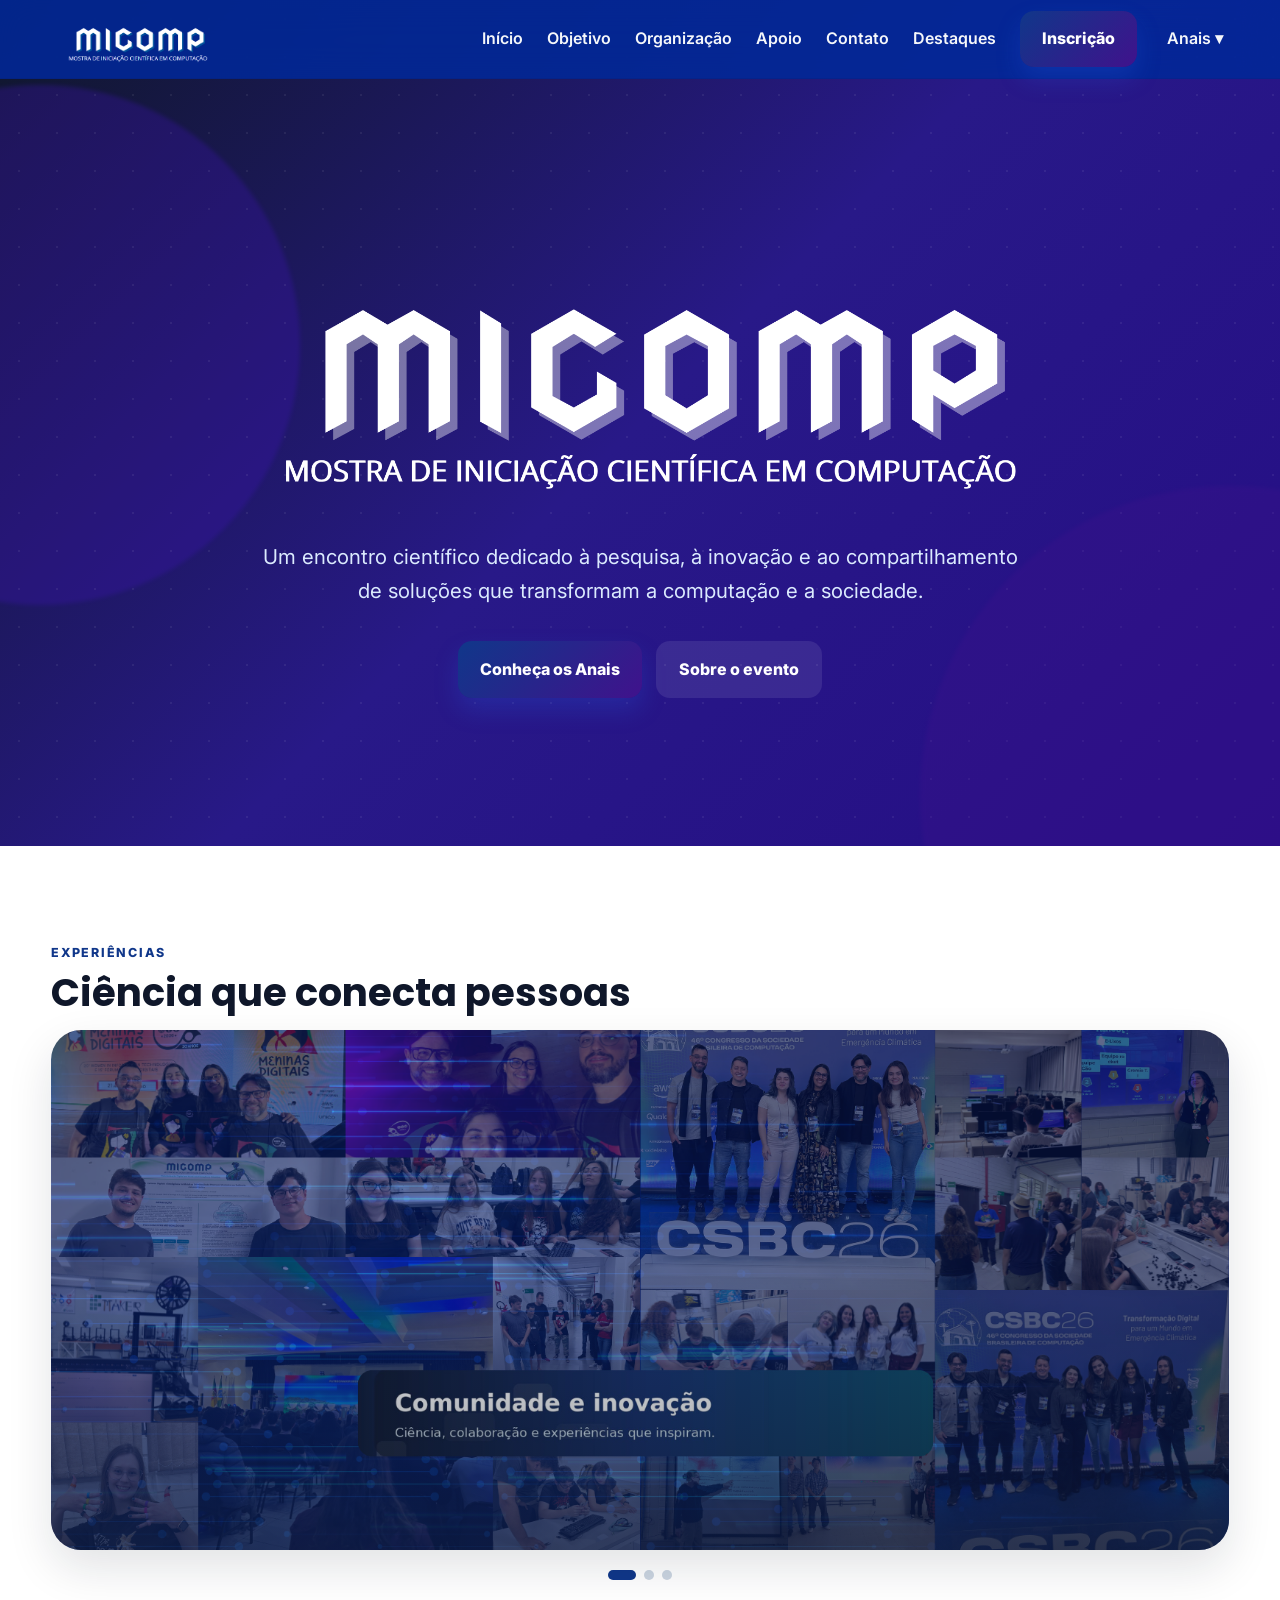
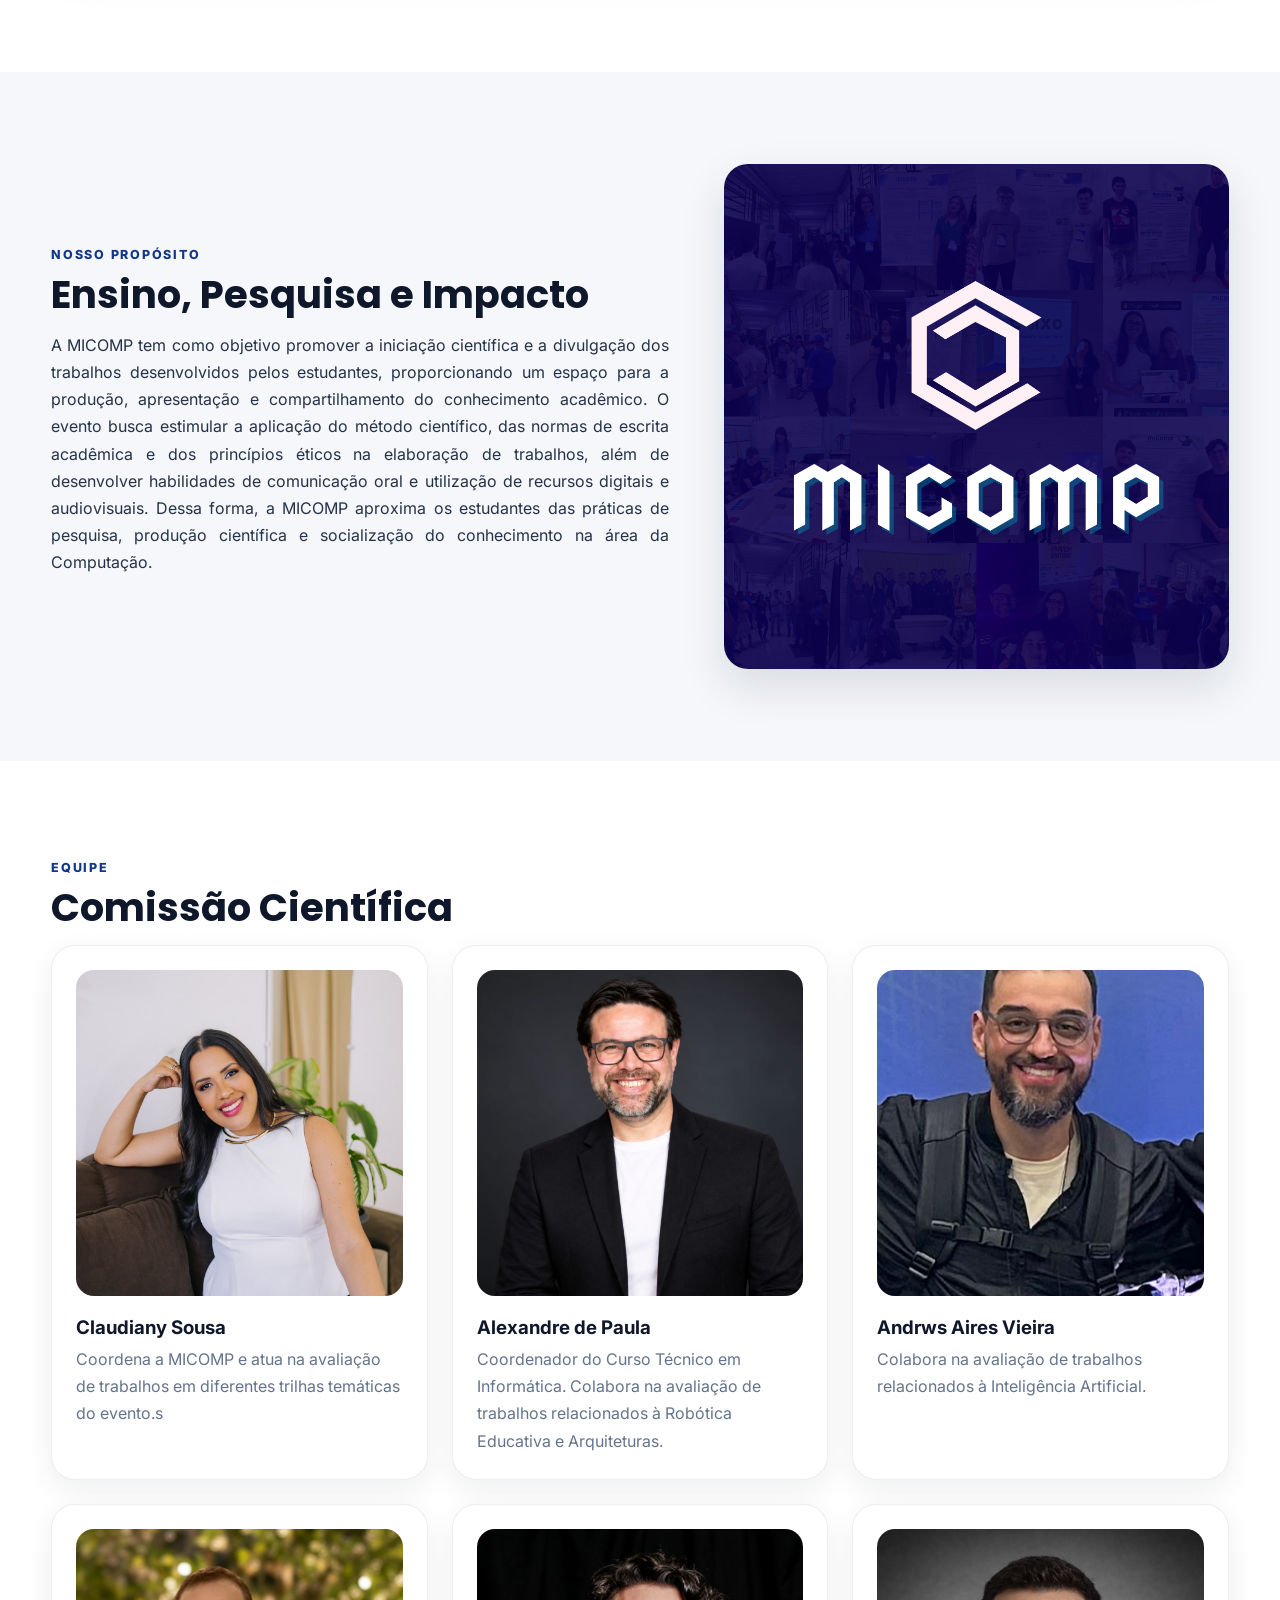
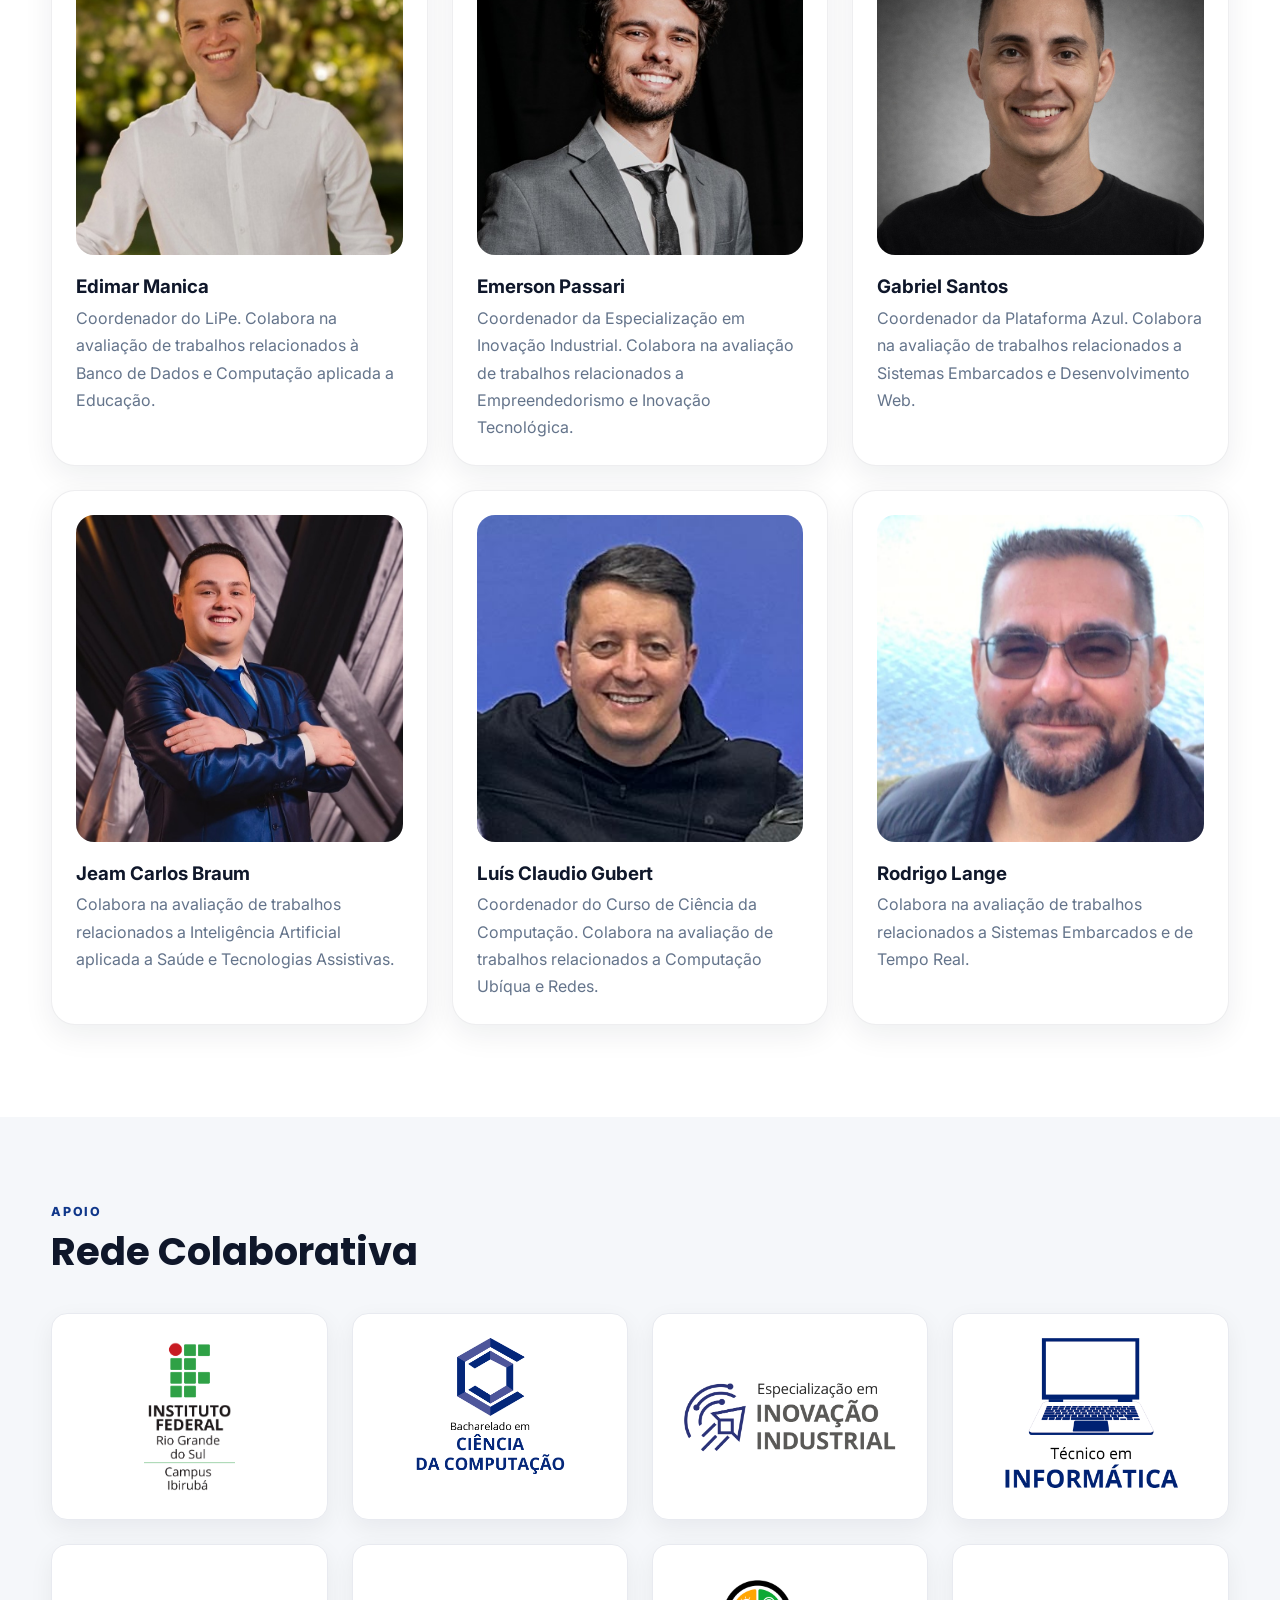
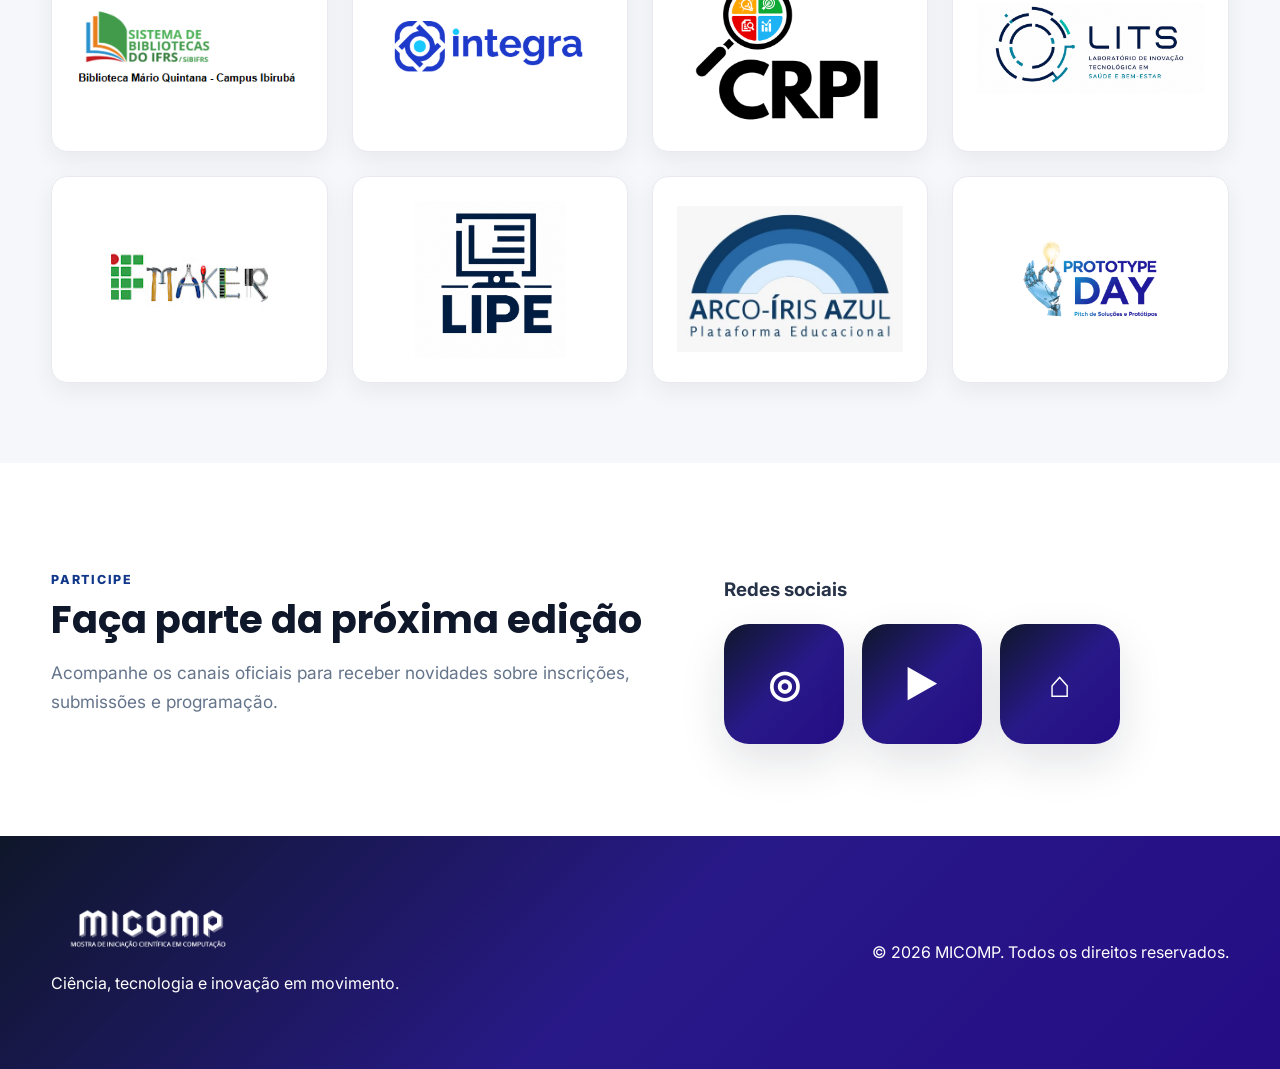
==== commit 4066d60c: "atualização" ====
--- a/index.html
+++ b/index.html
@@ -48,75 +48,76 @@
             <div class="container"><span class="eyebrow">Experiências</span>
                 <h2 class="title">Ciência que conecta pessoas</h2>
                 <div class="carousel reveal">
+
                     <div class="slide active">
-                        <img src="img/evento1.jpg" alt="Palestras do evento">
+                        <img src="img/22.png" alt="Palestras do evento">
                     </div>
                     <div class="slide">
-                        <img src="img/evento2.jpg" alt="Trabalhos apresentados">
+                        <img src="img/23.png" alt="Trabalhos apresentados">
                     </div>
                     <div class="slide">
-                        <img src="img/evento3.jpg" alt="Participantes do evento">
-                    </div>
-                </div>
-                <div class="dots"><span class="dot active"></span><span class="dot"></span><span class="dot"></span>
-                </div>
-            </div>
-        </section>
-        <section class="section alt" id="objetivo">
-            <div class="container split">
-                <div class="reveal"><span class="eyebrow">Nosso propósito</span>
-                    <h2 class="title">Ensino, Pesquisa e Impacto</h2>
-                    <p style="text-align:justify"> A MICOMP tem como objetivo promover a iniciação científica e a divulgação dos trabalhos desenvolvidos pelos estudantes, proporcionando um espaço para a produção, apresentação e compartilhamento do conhecimento acadêmico. O evento busca
+                        <img src="img/24.png" alt="Participantes do evento ">
+                    </div>
+                </div>
+                <div class="dots "><span class="dot active "></span><span class="dot "></span><span class="dot "></span>
+                </div>
+            </div>
+        </section>
+        <section class="section alt " id="objetivo ">
+            <div class="container split ">
+                <div class="reveal "><span class="eyebrow ">Nosso propósito</span>
+                    <h2 class="title ">Ensino, Pesquisa e Impacto</h2>
+                    <p style="text-align:justify "> A MICOMP tem como objetivo promover a iniciação científica e a divulgação dos trabalhos desenvolvidos pelos estudantes, proporcionando um espaço para a produção, apresentação e compartilhamento do conhecimento acadêmico. O evento busca
                         estimular a aplicação do método científico, das normas de escrita acadêmica e dos princípios éticos na elaboração de trabalhos, além de desenvolver habilidades de comunicação oral e utilização de recursos digitais e audiovisuais.
                         Dessa forma, a MICOMP aproxima os estudantes das práticas de pesquisa, produção científica e socialização do conhecimento na área da Computação.
                     </p>
 
                 </div>
-                <div class="tech-art reveal" aria-label="Ilustração tecnológica abstrata">
-                    <img src="img/logo-home.png" alt="MICOMP">
-                </div>
-            </div>
-        </section>
-        <section class="section" id="organizacao">
-            <div class="container"><span class="eyebrow">Equipe</span>
-                <h2 class="title">Comissão Científica</h2>
-                <div class="grid">
-                    <article class="card person reveal"><img src="img/colaboradores/pessoa1.jpeg" alt="Foto de Ana Martins">
+                <div class="tech-art reveal " aria-label="Ilustração tecnológica abstrata ">
+                    <img src="img/logo-home.png " alt="MICOMP ">
+                </div>
+            </div>
+        </section>
+        <section class="section " id="organizacao ">
+            <div class="container "><span class="eyebrow ">Equipe</span>
+                <h2 class="title ">Comissão Científica</h2>
+                <div class="grid ">
+                    <article class="card person reveal "><img src="img/colaboradores/pessoa1.jpeg " alt="Foto de Ana Martins ">
                         <h3>Claudiany Sousa</h3>
                         <p>Coordena a MICOMP e atua na avaliação de trabalhos em diferentes trilhas temáticas do evento.s</p>
                     </article>
-                    <article class="card person reveal"><img src="img/colaboradores/pessoa2.jpeg" alt="Foto de Fábio Costa">
+                    <article class="card person reveal "><img src="img/colaboradores/pessoa2.jpeg " alt="Foto de Fábio Costa ">
                         <h3>Alexandre de Paula</h3>
                         <p>Coordenador do Curso Técnico em Informática. Colabora na avaliação de trabalhos relacionados à Robótica Educativa e Arquiteturas. </p>
                     </article>
-                    <article class="card person reveal"><img src="img/colaboradores/pessoa3.jpeg" alt="Foto de Bruno Silva">
+                    <article class="card person reveal "><img src="img/colaboradores/pessoa3.jpeg " alt="Foto de Bruno Silva ">
                         <h3>Andrws Aires Vieira</h3>
                         <p>Colabora na avaliação de trabalhos relacionados à Inteligência Artificial.</p>
                     </article>
 
-                    <article class="card person reveal"><img src="img/colaboradores/pessoa4.jpeg" alt="Foto de Diego Lima">
+                    <article class="card person reveal "><img src="img/colaboradores/pessoa4.jpeg " alt="Foto de Diego Lima ">
                         <h3>Edimar Manica</h3>
                         <p>Coordenador do LiPe. Colabora na avaliação de trabalhos relacionados à Banco de Dados e Computação aplicada a Educação. </p>
                     </article>
 
-                    <article class="card person reveal"><img src="img/colaboradores/pessoa5.jpeg" alt="Foto de Diego Lima">
+                    <article class="card person reveal "><img src="img/colaboradores/pessoa5.jpeg " alt="Foto de Diego Lima ">
                         <h3>Emerson Passari</h3>
                         <p>Coordenador da Especialização em Inovação Industrial. Colabora na avaliação de trabalhos relacionados a Empreendedorismo e Inovação Tecnológica. </p>
                     </article>
-                    <article class="card person reveal"><img src="img/colaboradores/pessoa6.jpeg" alt="Foto de Elisa Rocha">
+                    <article class="card person reveal "><img src="img/colaboradores/pessoa6.jpeg " alt="Foto de Elisa Rocha ">
                         <h3>Gabriel Santos</h3>
                         <p>Coordenador da Plataforma Azul. Colabora na avaliação de trabalhos relacionados a Sistemas Embarcados e Desenvolvimento Web.</p>
                     </article>
-                    <article class="card person reveal"><img src="img/colaboradores/pessoa7.jpeg" alt="Foto de Fábio Costa">
+                    <article class="card person reveal "><img src="img/colaboradores/pessoa7.jpeg " alt="Foto de Fábio Costa ">
                         <h3>Jeam Carlos Braum</h3>
                         <p> Colabora na avaliação de trabalhos relacionados a Inteligência Artificial aplicada a Saúde e Tecnologias Assistivas. </p>
                     </article>
 
-                    <article class="card person reveal"><img src="img/colaboradores/pessoa8.jpeg" alt="Foto de Carla Souza">
+                    <article class="card person reveal "><img src="img/colaboradores/pessoa8.jpeg " alt="Foto de Carla Souza ">
                         <h3>Luís Claudio Gubert</h3>
                         <p>Coordenador do Curso de Ciência da Computação. Colabora na avaliação de trabalhos relacionados a Computação Ubíqua e Redes.</p>
                     </article>
-                    <article class="card person reveal"><img src="img/colaboradores/pessoa9.jpeg" alt="Foto de Carla Souza">
+                    <article class="card person reveal "><img src="img/colaboradores/pessoa9.jpeg " alt="Foto de Carla Souza ">
                         <h3>Rodrigo Lange</h3>
                         <p>Colabora na avaliação de trabalhos relacionados a Sistemas Embarcados e de Tempo Real.</p>
                     </article>
@@ -124,128 +125,128 @@
                 </div>
             </div>
         </section>
-        <section class="section alt  patrocinadores" id="apoio">
-            <div class="container">
-                <span class="eyebrow">Apoio</span>
-                <h2 class="title">Rede Colaborativa</h2>
-
-                <div class="patrocinadores-grid">
-
-                    <div class="patrocinador-card">
-                        <img src="img/logos/logo1.png" alt="Patrocinador 1">
-                    </div>
-
-                    <div class="patrocinador-card">
-                        <img src="img/logos/logo2.png" alt="Patrocinador 2">
-                    </div>
-
-                    <div class="patrocinador-card">
-                        <img src="img/logos/logo11.png" alt="Patrocinador 11">
-                    </div>
-
-                    <div class="patrocinador-card">
-                        <img src="img/logos/logo12.png" alt="Patrocinador 3">
-                    </div>
-
-                    <div class="patrocinador-card">
-                        <img src="img/logos/logo3.png" alt="Patrocinador 4">
-                    </div>
-                    <div class="patrocinador-card">
-                        <img src="img/logos/logo6.png" alt="Patrocinador 11">
-                    </div>
-                    <div class="patrocinador-card">
-                        <img src="img/logos/logo10.png" alt="Patrocinador 5">
-                    </div>
-
-                    <div class="patrocinador-card">
-                        <img src="img/logos/logo5.png" alt="Patrocinador 6">
-                    </div>
-
-                    <div class="patrocinador-card">
-                        <img src="img/logos/logo7.jpg" alt="Patrocinador 7">
-                    </div>
-
-                    <div class="patrocinador-card">
-                        <img src="img/logos/logo8.png" alt="Patrocinador 8">
-                    </div>
-                    <div class="patrocinador-card">
-                        <img src="img/logos/logo9.jpeg" alt="Patrocinador 9">
-                    </div>
-
-                    <div class="patrocinador-card">
-                        <img src="img/logos/logo4.png" alt="Patrocinador 10">
-                    </div>
-
-
-
-                    <!-- <div class="patrocinador-card">
-                        <img src="img/patrocinadores/patrocinador13.png" alt="Patrocinador 13">
-                    </div>
-
-                    <div class="patrocinador-card">
-                        <img src="img/patrocinadores/patrocinador14.png" alt="Patrocinador 14">
-                    </div>
-
-                    <div class="patrocinador-card">
-                        <img src="img/patrocinadores/patrocinador15.png" alt="Patrocinador 15">
-                    </div>
-
-                    <div class="patrocinador-card">
-                        <img src="img/patrocinadores/patrocinador16.png" alt="Patrocinador 16">
+        <section class="section alt patrocinadores " id="apoio ">
+            <div class="container ">
+                <span class="eyebrow ">Apoio</span>
+                <h2 class="title ">Rede Colaborativa</h2>
+
+                <div class="patrocinadores-grid ">
+
+                    <div class="patrocinador-card ">
+                        <img src="img/logos/logo1.png " alt="Patrocinador 1 ">
+                    </div>
+
+                    <div class="patrocinador-card ">
+                        <img src="img/logos/logo2.png " alt="Patrocinador 2 ">
+                    </div>
+
+                    <div class="patrocinador-card ">
+                        <img src="img/logos/logo11.png " alt="Patrocinador 11 ">
+                    </div>
+
+                    <div class="patrocinador-card ">
+                        <img src="img/logos/logo12.png " alt="Patrocinador 3 ">
+                    </div>
+
+                    <div class="patrocinador-card ">
+                        <img src="img/logos/logo3.png " alt="Patrocinador 4 ">
+                    </div>
+                    <div class="patrocinador-card ">
+                        <img src="img/logos/logo6.png " alt="Patrocinador 11 ">
+                    </div>
+                    <div class="patrocinador-card ">
+                        <img src="img/logos/logo10.png " alt="Patrocinador 5 ">
+                    </div>
+
+                    <div class="patrocinador-card ">
+                        <img src="img/logos/logo5.png " alt="Patrocinador 6 ">
+                    </div>
+
+                    <div class="patrocinador-card ">
+                        <img src="img/logos/logo7.jpg " alt="Patrocinador 7 ">
+                    </div>
+
+                    <div class="patrocinador-card ">
+                        <img src="img/logos/logo8.png " alt="Patrocinador 8 ">
+                    </div>
+                    <div class="patrocinador-card ">
+                        <img src="img/logos/logo9.jpeg " alt="Patrocinador 9 ">
+                    </div>
+
+                    <div class="patrocinador-card ">
+                        <img src="img/logos/logo4.png " alt="Patrocinador 10 ">
+                    </div>
+
+
+
+                    <!-- <div class="patrocinador-card ">
+                        <img src="img/patrocinadores/patrocinador13.png " alt="Patrocinador 13 ">
+                    </div>
+
+                    <div class="patrocinador-card ">
+                        <img src="img/patrocinadores/patrocinador14.png " alt="Patrocinador 14 ">
+                    </div>
+
+                    <div class="patrocinador-card ">
+                        <img src="img/patrocinadores/patrocinador15.png " alt="Patrocinador 15 ">
+                    </div>
+
+                    <div class="patrocinador-card ">
+                        <img src="img/patrocinadores/patrocinador16.png " alt="Patrocinador 16 ">
                     </div> -->
 
                 </div>
             </div>
         </section>
 
-        <!-- <section class="section alt">
-            <div class="container"><span class="eyebrow">Parcerias</span>
-                <h2 class="title">Projetos e Instituições</h2>
-
-                <div class="logo-grid">
+        <!-- <section class="section alt ">
+            <div class="container "><span class="eyebrow ">Parcerias</span>
+                <h2 class="title ">Projetos e Instituições</h2>
+
+                <div class="logo-grid ">
                     <br>
-                    <div class=""><img src="img/logos/logo1.png" alt="Logo da instituição parceira 1">
-                    </div>
-                    <div class=""><img src="img/logos/logo2.png" alt="Logo da instituição parceira 2">
-                    </div>
-                    <div class=""><img src="img/logos/logo3.png" alt="Logo da instituição parceira 3">
-                    </div>
-                    <div class=""><img src="img/logos/logo4.png" alt="Logo da instituição parceira 4">
-                    </div>
-                    <div class="l"><img src="img/logos/logo5.png" alt="Logo da instituição parceira 5">
-                    </div>
-                    <div class=""><img src="img/logos/logo6.png" alt="Logo da instituição parceira 6">
+                    <div class=" "><img src="img/logos/logo1.png " alt="Logo da instituição parceira 1 ">
+                    </div>
+                    <div class=" "><img src="img/logos/logo2.png " alt="Logo da instituição parceira 2 ">
+                    </div>
+                    <div class=" "><img src="img/logos/logo3.png " alt="Logo da instituição parceira 3 ">
+                    </div>
+                    <div class=" "><img src="img/logos/logo4.png " alt="Logo da instituição parceira 4 ">
+                    </div>
+                    <div class="l "><img src="img/logos/logo5.png " alt="Logo da instituição parceira 5 ">
+                    </div>
+                    <div class=" "><img src="img/logos/logo6.png " alt="Logo da instituição parceira 6 ">
                     </div>
                 </div>
             </div>
         </section> -->
-        <section class="section " id="inscricao">
-            <div class="container split">
-                <div><span class="eyebrow">Participe</span>
-                    <h2 class="title">Faça parte da próxima edição</h2>
-                    <p class="lead">Acompanhe os canais oficiais para receber novidades sobre inscrições, submissões e programação.</p>
-                    <!-- <a class="btn btn-primary" href="#contato">Quero receber novidades</a> -->
+        <section class="section " id="inscricao ">
+            <div class="container split ">
+                <div><span class="eyebrow ">Participe</span>
+                    <h2 class="title ">Faça parte da próxima edição</h2>
+                    <p class="lead ">Acompanhe os canais oficiais para receber novidades sobre inscrições, submissões e programação.</p>
+                    <!-- <a class="btn btn-primary " href="#contato ">Quero receber novidades</a> -->
                 </div>
                 <div>
                     <h3>Redes sociais</h3>
-                    <div class="socials">
-                        <a class="social" href="#" aria-label="Instagram">◎</a>
-                        <a class="social" href="#" aria-label="YouTube">▶</a>
-                        <a class="social" href="#" aria-label="Site oficial">⌂</a>
+                    <div class="socials ">
+                        <a class="social " href="# " aria-label="Instagram ">◎</a>
+                        <a class="social " href="# " aria-label="YouTube ">▶</a>
+                        <a class="social " href="# " aria-label="Site oficial ">⌂</a>
                     </div>
                 </div>
             </div>
         </section>
     </main>
-    <footer class="footer" id="contato">
-        <div class="container footer-grid">
-            <div><img src="img/logo.png" alt="MICOMP">
+    <footer class="footer " id="contato ">
+        <div class="container footer-grid ">
+            <div><img src="img/logo.png " alt="MICOMP ">
                 <p>Ciência, tecnologia e inovação em movimento.</p>
             </div>
             <p>© 2026 MICOMP. Todos os direitos reservados.</p>
         </div>
-    </footer><button class="back-top" aria-label="Voltar ao topo">↑</button>
-    <script src="js/script.js"></script>
+    </footer><button class="back-top " aria-label="Voltar ao topo ">↑</button>
+    <script src="js/script.js "></script>
 </body>
 
 </html>
--- a/css/style.css
+++ b/css/style.css
@@ -1535,4 +1535,46 @@
     .organizer-card {
         padding: 22px 16px;
     }
+}
+
+.workshop-button {
+    display: inline-flex;
+    align-items: center;
+    justify-content: center;
+    gap: 8px;
+    width: fit-content;
+    margin-top: 20px;
+    padding: 11px 22px;
+    background: linear-gradient(135deg, #2563EB, #6D28D9);
+    color: #FFFFFF;
+    font-size: 0.9rem;
+    font-weight: 600;
+    text-decoration: none;
+    border: none;
+    border-radius: 10px;
+    cursor: pointer;
+    box-shadow: 0 6px 16px rgba(37, 99, 235, 0.20);
+    transition: transform 0.25s ease, box-shadow 0.25s ease, opacity 0.25s ease;
+}
+
+.workshop-button:hover {
+    transform: translateY(-2px);
+    box-shadow: 0 10px 22px rgba(37, 99, 235, 0.28);
+    opacity: 0.95;
+}
+
+.workshop-button:focus-visible {
+    outline: 3px solid rgba(6, 182, 212, 0.35);
+    outline-offset: 3px;
+}
+
+
+/* Celular */
+
+@media (max-width: 600px) {
+    .workshop-button {
+        width: 100%;
+        padding: 10px 16px;
+        font-size: 0.85rem;
+    }
 }
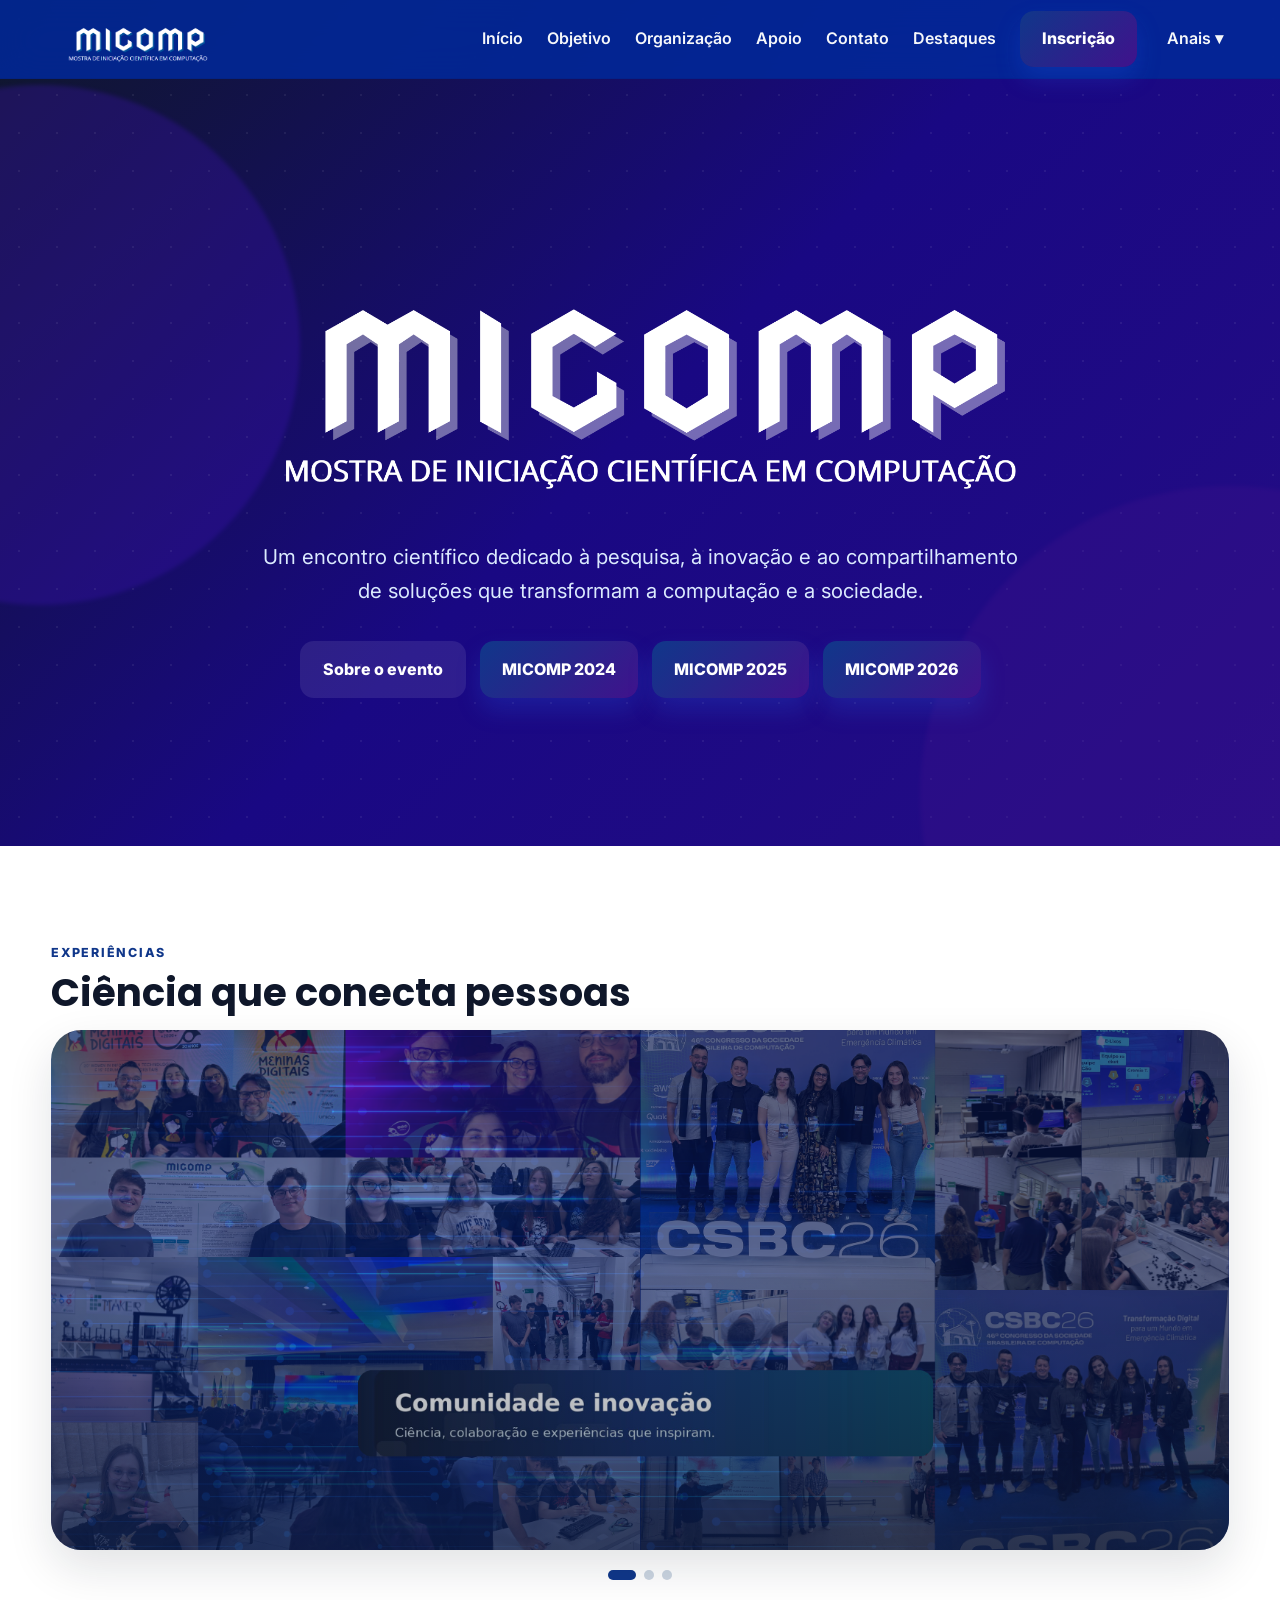
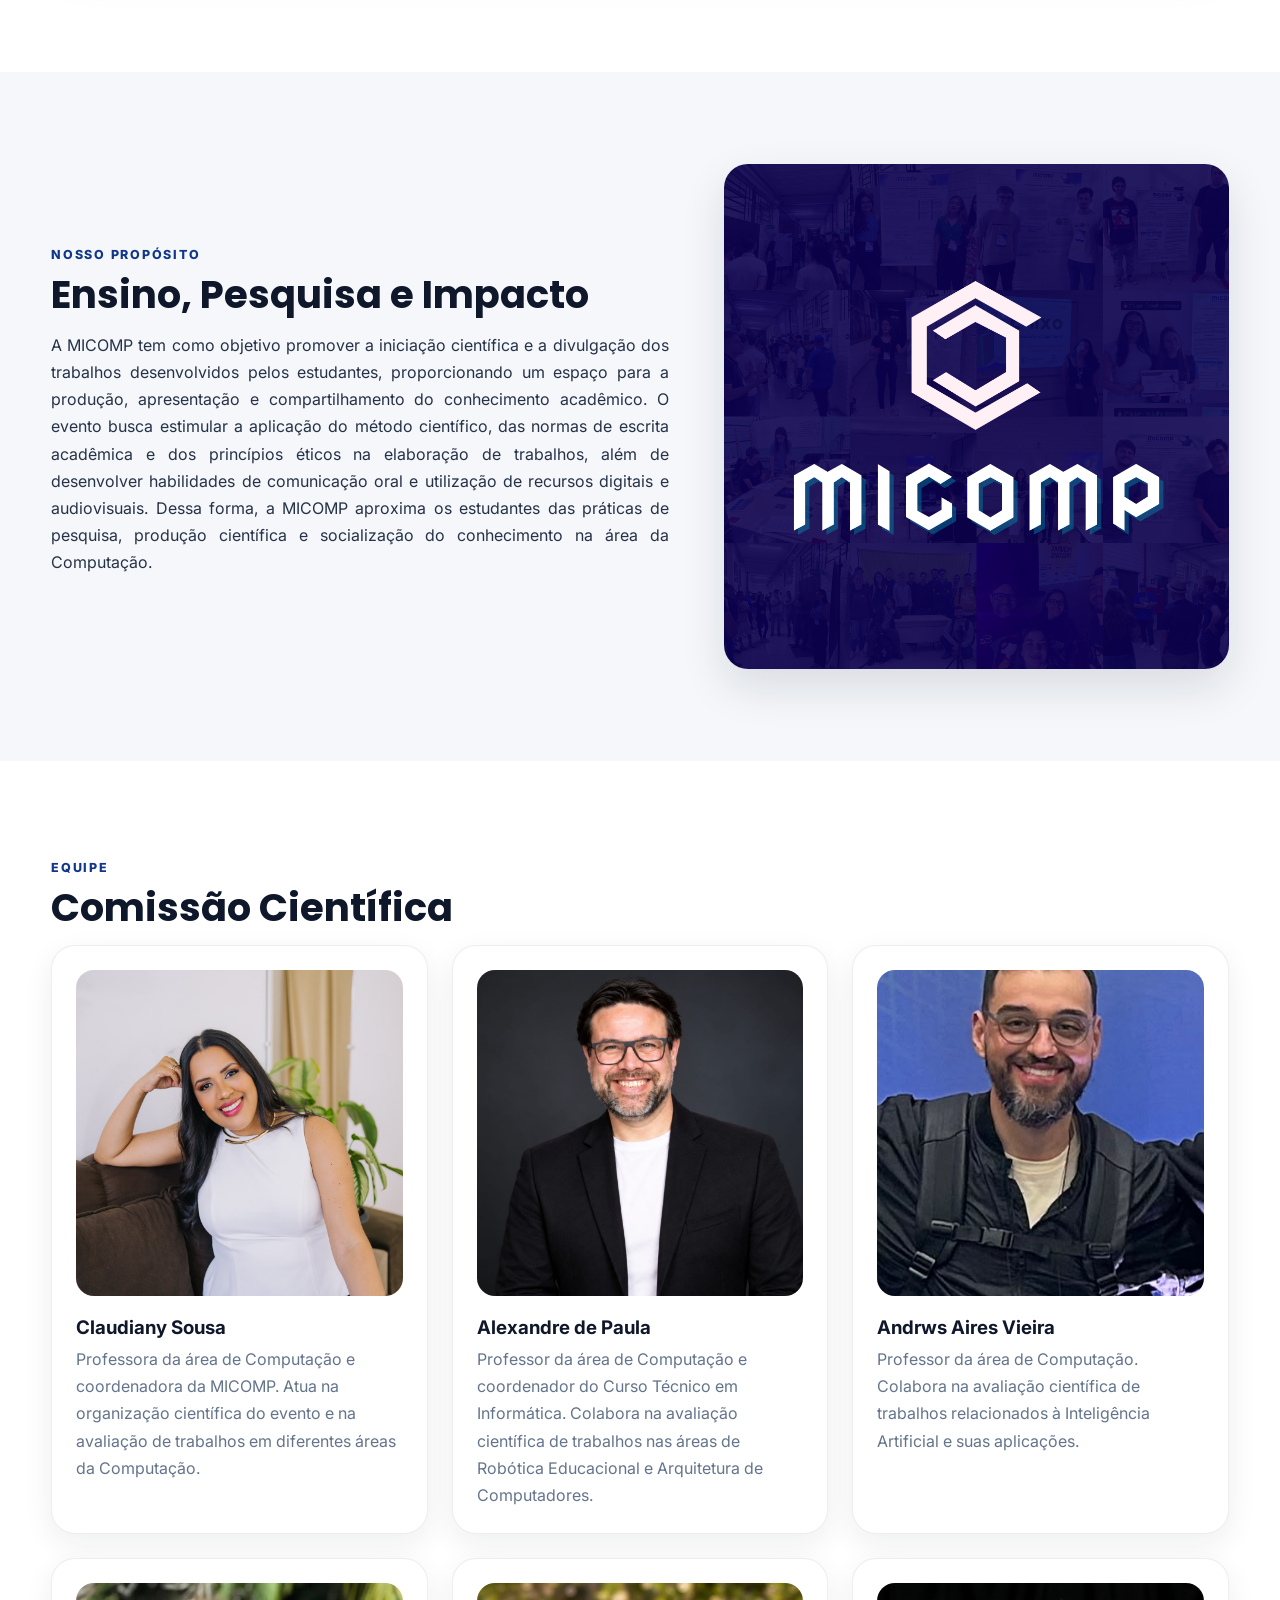
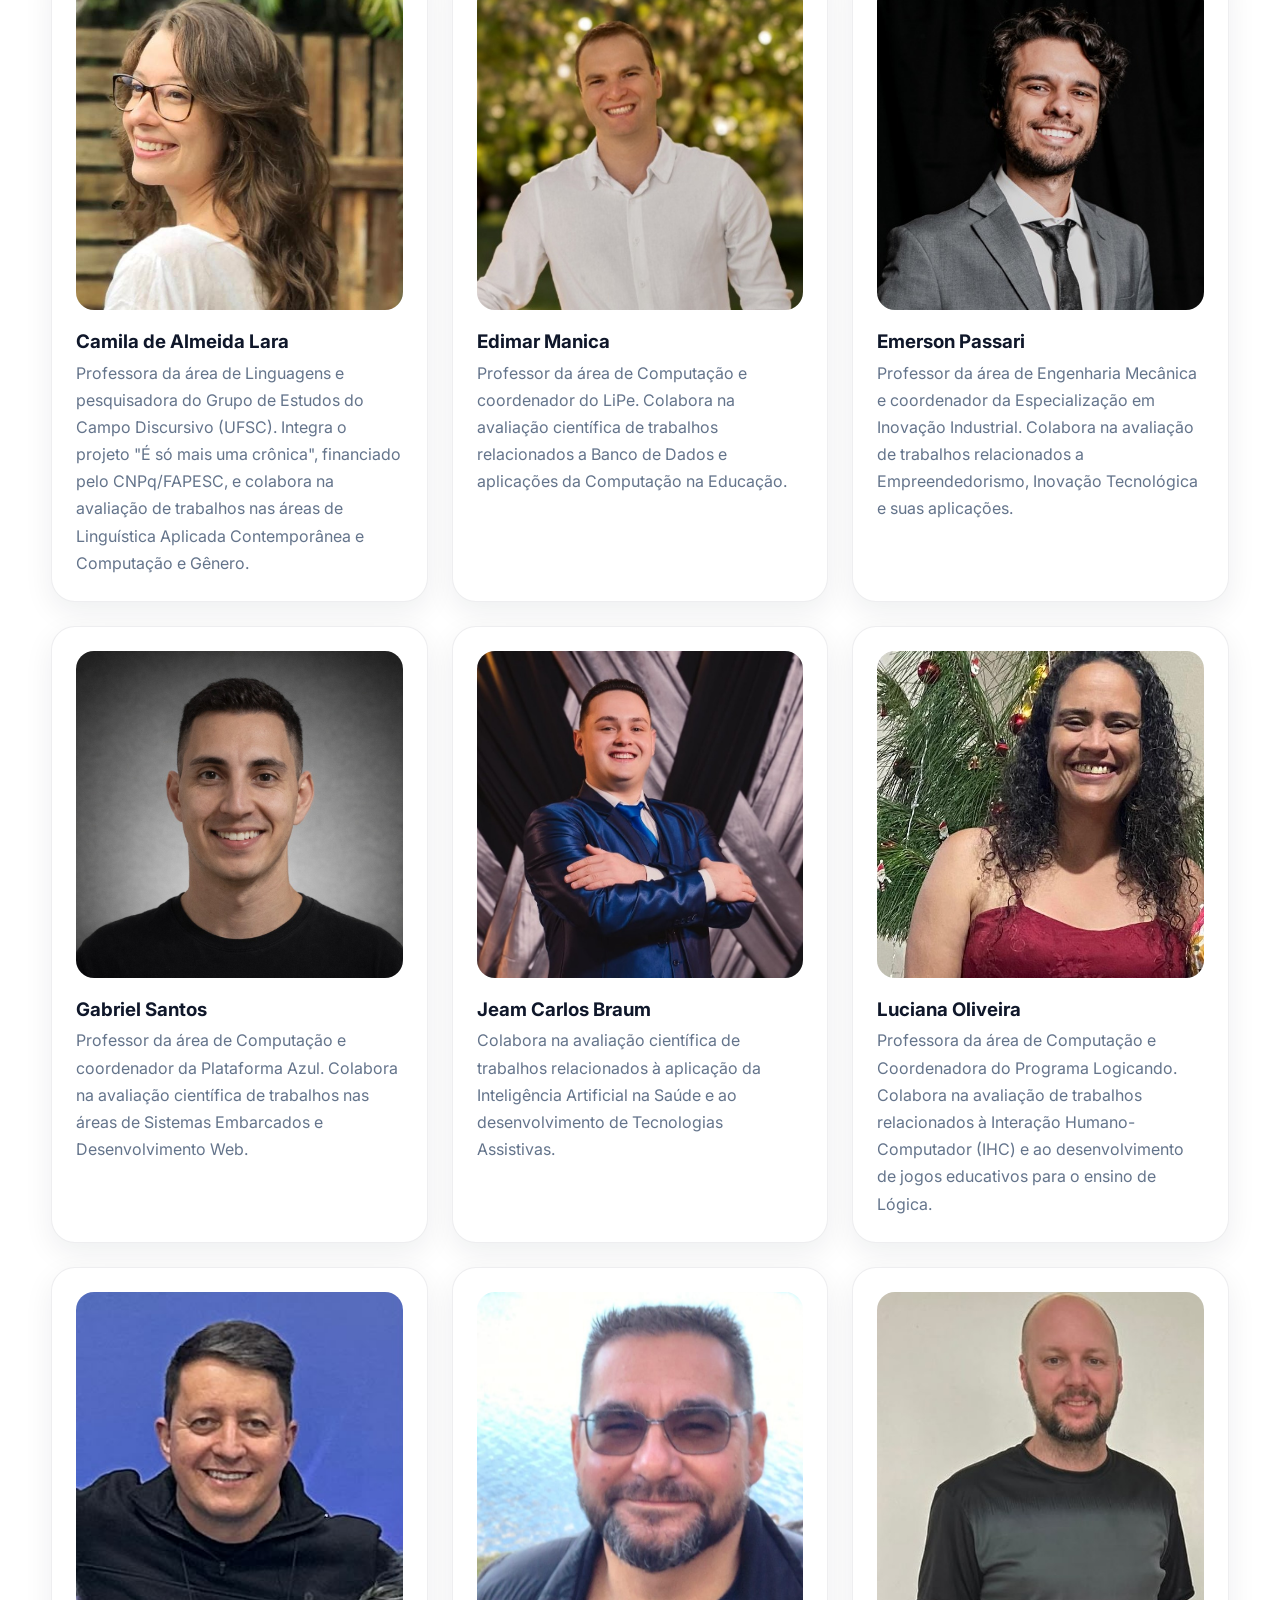
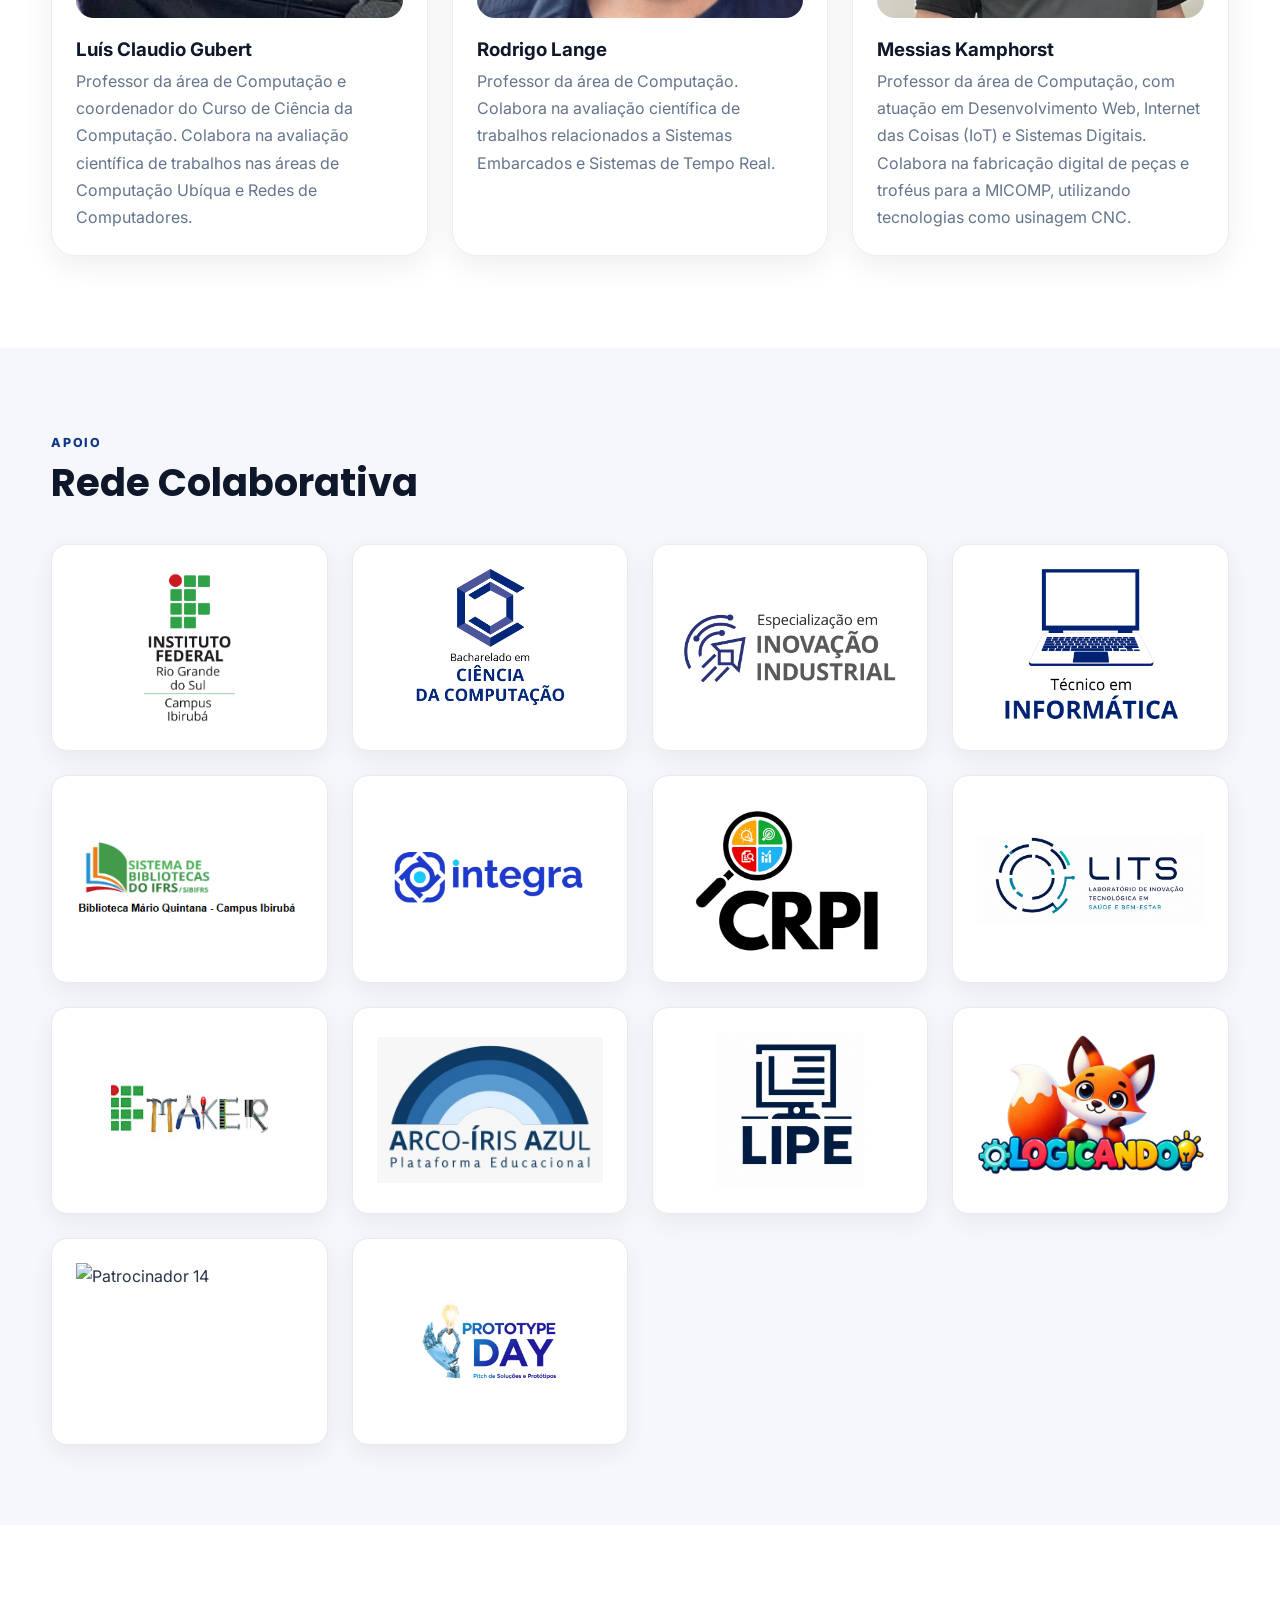
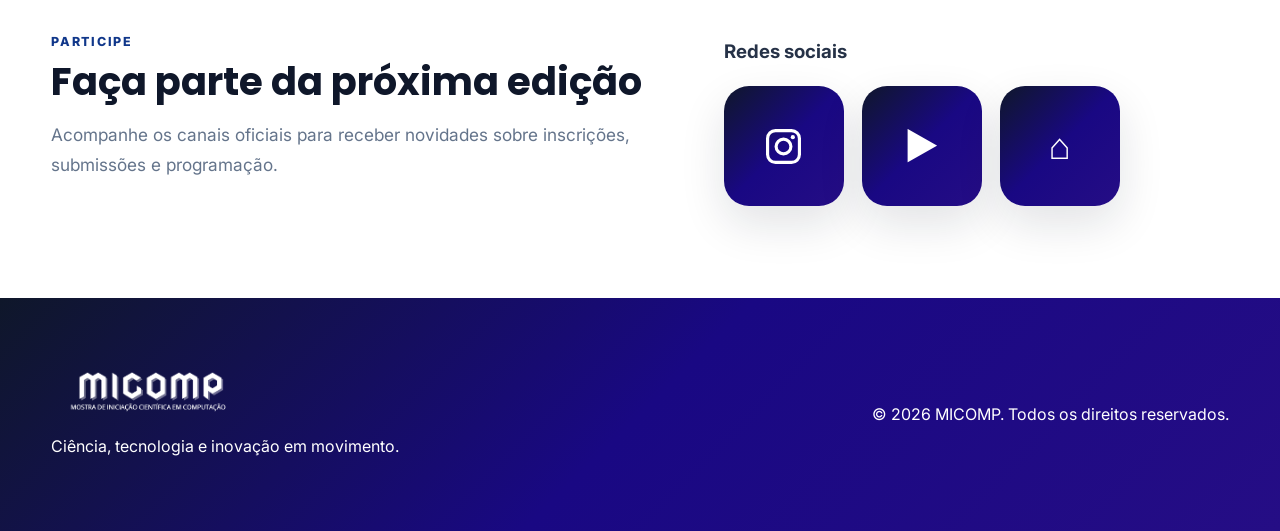
==== commit 919b7060: "atualização" ====
--- a/index.html
+++ b/index.html
@@ -24,12 +24,12 @@
                 <a href="index.html#apoio" class="a-link">Apoio</a>
                 <a href="index.html#contato" class="a-link">Contato</a>
                 <a href="destaques.html" class="a-link">Destaques</a>
-                <a class="btn btn-primary" href="#inscricao">Inscrição</a>
+                <a class="btn btn-primary" href="https://integra.ifrs.edu.br/institucional/eventos/micomp-mostra-de-iniciacao-cientifica-em-computacao">Inscrição</a>
                 <div class="dropdown"><button class="dropdown-toggle" aria-haspopup="true">Anais ▾</button>
                     <div class="dropdown-menu">
-                        <a href="anais2024.html">Anais 2024</a>
-                        <a href="anais2025.html">Anais 2025</a>
-                        <a href="anais2026.html">Anais 2026</a>
+                        <a href="anais2024.html">MICOMP 2024</a>
+                        <a href="anais2025.html">MICOMP 2025</a>
+                        <a href="anais2026.html">MICOMP 2026</a>
                     </div>
                 </div>
             </nav>
@@ -41,7 +41,12 @@
             <div class="hero-content"><img class="hero-logo" src="img/logo.png" alt="MICOMP">
 
                 <p>Um encontro científico dedicado à pesquisa, à inovação e ao compartilhamento de soluções que transformam a computação e a sociedade.</p>
-                <div class="hero-actions"><a class="btn btn-primary" href="#anais">Conheça os Anais</a><a class="btn btn-outline" href="#objetivo">Sobre o evento</a></div>
+                <div class="hero-actions">
+                    <a class="btn btn-outline" href="#objetivo">Sobre o evento</a>
+                    <a class="btn btn-primary" href="anais2024.html">MICOMP 2024</a>
+                    <a class="btn btn-primary" href="anais2025.html">MICOMP 2025</a>
+                    <a class="btn btn-primary" href="anais2026.html">MICOMP 2026</a>
+                </div>
             </div>
         </section>
         <section class="section" id="anais">
@@ -82,45 +87,80 @@
             <div class="container "><span class="eyebrow ">Equipe</span>
                 <h2 class="title ">Comissão Científica</h2>
                 <div class="grid ">
-                    <article class="card person reveal "><img src="img/colaboradores/pessoa1.jpeg " alt="Foto de Ana Martins ">
+
+                    <article class="card person reveal">
+                        <img src="img/colaboradores/pessoa1.jpeg" alt="Foto de Claudiany Sousa">
                         <h3>Claudiany Sousa</h3>
-                        <p>Coordena a MICOMP e atua na avaliação de trabalhos em diferentes trilhas temáticas do evento.s</p>
-                    </article>
-                    <article class="card person reveal "><img src="img/colaboradores/pessoa2.jpeg " alt="Foto de Fábio Costa ">
+                        <p>Professora da área de Computação e coordenadora da MICOMP. Atua na organização científica do evento e na avaliação de trabalhos em diferentes áreas da Computação.</p>
+                    </article>
+
+                    <article class="card person reveal">
+                        <img src="img/colaboradores/pessoa2.jpeg" alt="Foto de Alexandre de Paula">
                         <h3>Alexandre de Paula</h3>
-                        <p>Coordenador do Curso Técnico em Informática. Colabora na avaliação de trabalhos relacionados à Robótica Educativa e Arquiteturas. </p>
-                    </article>
-                    <article class="card person reveal "><img src="img/colaboradores/pessoa3.jpeg " alt="Foto de Bruno Silva ">
+                        <p>Professor da área de Computação e coordenador do Curso Técnico em Informática. Colabora na avaliação científica de trabalhos nas áreas de Robótica Educacional e Arquitetura de Computadores.</p>
+                    </article>
+
+                    <article class="card person reveal">
+                        <img src="img/colaboradores/pessoa3.jpeg" alt="Foto de Andrws Aires Vieira">
                         <h3>Andrws Aires Vieira</h3>
-                        <p>Colabora na avaliação de trabalhos relacionados à Inteligência Artificial.</p>
-                    </article>
-
-                    <article class="card person reveal "><img src="img/colaboradores/pessoa4.jpeg " alt="Foto de Diego Lima ">
+                        <p>Professor da área de Computação. Colabora na avaliação científica de trabalhos relacionados à Inteligência Artificial e suas aplicações.</p>
+                    </article>
+
+                    <article class="card person reveal">
+                        <img src="img/colaboradores/pessoa11.jpeg" alt="Foto de Camila de Almeida Lara">
+                        <h3>Camila de Almeida Lara</h3>
+                        <p>Professora da área de Linguagens e pesquisadora do Grupo de Estudos do Campo Discursivo (UFSC). Integra o projeto "É só mais uma crônica", financiado pelo CNPq/FAPESC, e colabora na avaliação de trabalhos nas áreas de Linguística
+                            Aplicada Contemporânea e Computação e Gênero.</p>
+                    </article>
+
+                    <article class="card person reveal">
+                        <img src="img/colaboradores/pessoa4.jpeg" alt="Foto de Edimar Manica">
                         <h3>Edimar Manica</h3>
-                        <p>Coordenador do LiPe. Colabora na avaliação de trabalhos relacionados à Banco de Dados e Computação aplicada a Educação. </p>
-                    </article>
-
-                    <article class="card person reveal "><img src="img/colaboradores/pessoa5.jpeg " alt="Foto de Diego Lima ">
+                        <p>Professor da área de Computação e coordenador do LiPe. Colabora na avaliação científica de trabalhos relacionados a Banco de Dados e aplicações da Computação na Educação.</p>
+                    </article>
+
+                    <article class="card person reveal">
+                        <img src="img/colaboradores/pessoa5.jpeg" alt="Foto de Emerson Passari">
                         <h3>Emerson Passari</h3>
-                        <p>Coordenador da Especialização em Inovação Industrial. Colabora na avaliação de trabalhos relacionados a Empreendedorismo e Inovação Tecnológica. </p>
-                    </article>
-                    <article class="card person reveal "><img src="img/colaboradores/pessoa6.jpeg " alt="Foto de Elisa Rocha ">
+                        <p>Professor da área de Engenharia Mecânica e coordenador da Especialização em Inovação Industrial. Colabora na avaliação de trabalhos relacionados a Empreendedorismo, Inovação Tecnológica e suas aplicações.</p>
+                    </article>
+
+                    <article class="card person reveal">
+                        <img src="img/colaboradores/pessoa6.jpeg" alt="Foto de Gabriel Santos">
                         <h3>Gabriel Santos</h3>
-                        <p>Coordenador da Plataforma Azul. Colabora na avaliação de trabalhos relacionados a Sistemas Embarcados e Desenvolvimento Web.</p>
-                    </article>
-                    <article class="card person reveal "><img src="img/colaboradores/pessoa7.jpeg " alt="Foto de Fábio Costa ">
+                        <p>Professor da área de Computação e coordenador da Plataforma Azul. Colabora na avaliação científica de trabalhos nas áreas de Sistemas Embarcados e Desenvolvimento Web.</p>
+                    </article>
+
+                    <article class="card person reveal">
+                        <img src="img/colaboradores/pessoa7.jpeg" alt="Foto de Jeam Carlos Braum">
                         <h3>Jeam Carlos Braum</h3>
-                        <p> Colabora na avaliação de trabalhos relacionados a Inteligência Artificial aplicada a Saúde e Tecnologias Assistivas. </p>
-                    </article>
-
-                    <article class="card person reveal "><img src="img/colaboradores/pessoa8.jpeg " alt="Foto de Carla Souza ">
+                        <p>Colabora na avaliação científica de trabalhos relacionados à aplicação da Inteligência Artificial na Saúde e ao desenvolvimento de Tecnologias Assistivas.</p>
+                    </article>
+
+                    <article class="card person reveal">
+                        <img src="img/colaboradores/pessoa12.jpeg" alt="Foto de Luciana Oliveira">
+                        <h3>Luciana Oliveira</h3>
+                        <p>Professora da área de Computação e Coordenadora do Programa Logicando. Colabora na avaliação de trabalhos relacionados à Interação Humano-Computador (IHC) e ao desenvolvimento de jogos educativos para o ensino de Lógica.</p>
+                    </article>
+
+                    <article class="card person reveal">
+                        <img src="img/colaboradores/pessoa8.jpeg" alt="Foto de Luís Claudio Gubert">
                         <h3>Luís Claudio Gubert</h3>
-                        <p>Coordenador do Curso de Ciência da Computação. Colabora na avaliação de trabalhos relacionados a Computação Ubíqua e Redes.</p>
-                    </article>
-                    <article class="card person reveal "><img src="img/colaboradores/pessoa9.jpeg " alt="Foto de Carla Souza ">
+                        <p>Professor da área de Computação e coordenador do Curso de Ciência da Computação. Colabora na avaliação científica de trabalhos nas áreas de Computação Ubíqua e Redes de Computadores.</p>
+                    </article>
+
+                    <article class="card person reveal">
+                        <img src="img/colaboradores/pessoa9.jpeg" alt="Foto de Rodrigo Lange">
                         <h3>Rodrigo Lange</h3>
-                        <p>Colabora na avaliação de trabalhos relacionados a Sistemas Embarcados e de Tempo Real.</p>
-                    </article>
+                        <p>Professor da área de Computação. Colabora na avaliação científica de trabalhos relacionados a Sistemas Embarcados e Sistemas de Tempo Real.</p>
+                    </article>
+
+                    <article class="card person reveal">
+                        <img src="img/colaboradores/pessoa10.jpeg" alt="Foto de Messias Kamphorst">
+                        <h3>Messias Kamphorst</h3>
+                        <p>Professor da área de Computação, com atuação em Desenvolvimento Web, Internet das Coisas (IoT) e Sistemas Digitais. Colabora na fabricação digital de peças e troféus para a MICOMP, utilizando tecnologias como usinagem CNC.</p>
+                    </article>
+
 
                 </div>
             </div>
@@ -166,34 +206,25 @@
                         <img src="img/logos/logo7.jpg " alt="Patrocinador 7 ">
                     </div>
 
+
+                    <div class="patrocinador-card ">
+                        <img src="img/logos/logo9.jpeg " alt="Patrocinador 9 ">
+                    </div>
+
                     <div class="patrocinador-card ">
                         <img src="img/logos/logo8.png " alt="Patrocinador 8 ">
                     </div>
-                    <div class="patrocinador-card ">
-                        <img src="img/logos/logo9.jpeg " alt="Patrocinador 9 ">
-                    </div>
-
+
+                    <div class="patrocinador-card ">
+                        <img src="img/logos/logo13.png " alt="Patrocinador 13 ">
+                    </div>
+
+                    <div class="patrocinador-card ">
+                        <img src="img/logos/logo14.png " alt="Patrocinador 14 ">
+                    </div>
                     <div class="patrocinador-card ">
                         <img src="img/logos/logo4.png " alt="Patrocinador 10 ">
                     </div>
-
-
-
-                    <!-- <div class="patrocinador-card ">
-                        <img src="img/patrocinadores/patrocinador13.png " alt="Patrocinador 13 ">
-                    </div>
-
-                    <div class="patrocinador-card ">
-                        <img src="img/patrocinadores/patrocinador14.png " alt="Patrocinador 14 ">
-                    </div>
-
-                    <div class="patrocinador-card ">
-                        <img src="img/patrocinadores/patrocinador15.png " alt="Patrocinador 15 ">
-                    </div>
-
-                    <div class="patrocinador-card ">
-                        <img src="img/patrocinadores/patrocinador16.png " alt="Patrocinador 16 ">
-                    </div> -->
 
                 </div>
             </div>
@@ -230,9 +261,9 @@
                 <div>
                     <h3>Redes sociais</h3>
                     <div class="socials ">
-                        <a class="social " href="# " aria-label="Instagram ">◎</a>
+                        <a class="social " href="https://www.instagram.com/micomp.oficial?mdxt=MWczZDFmdWE0Y25nYQ%3D%3D&utm_source=qr " aria-label="Instagram "><img src="img/icons/instagram_branco.svg" class="icon-footer"> </a>
                         <a class="social " href="# " aria-label="YouTube ">▶</a>
-                        <a class="social " href="# " aria-label="Site oficial ">⌂</a>
+                        <a class="social " href="https://integra.ifrs.edu.br/ecossistema/projeto-institucional/124191 " aria-label="Rede Integra ">⌂</a>
                     </div>
                 </div>
             </div>
--- a/css/style.css
+++ b/css/style.css
@@ -8,7 +8,7 @@
     --white: #fff;
     --text: #263247;
     --muted: #64748B;
-    --grad: linear-gradient(135deg, #0F172A, #281988, #250d85);
+    --grad: linear-gradient(135deg, #0F172A, #190883, #250d85);
     --shadow: 0 18px 45px rgba(15, 23, 42, .12);
     --radius: 24px
 }
@@ -427,6 +427,12 @@
     width: 100%;
     max-width: 1100px;
     height: auto !important;
+    object-fit: contain;
+}
+
+.icon-footer {
+    width: 35px;
+    height: 35px;
     object-fit: contain;
 }
 
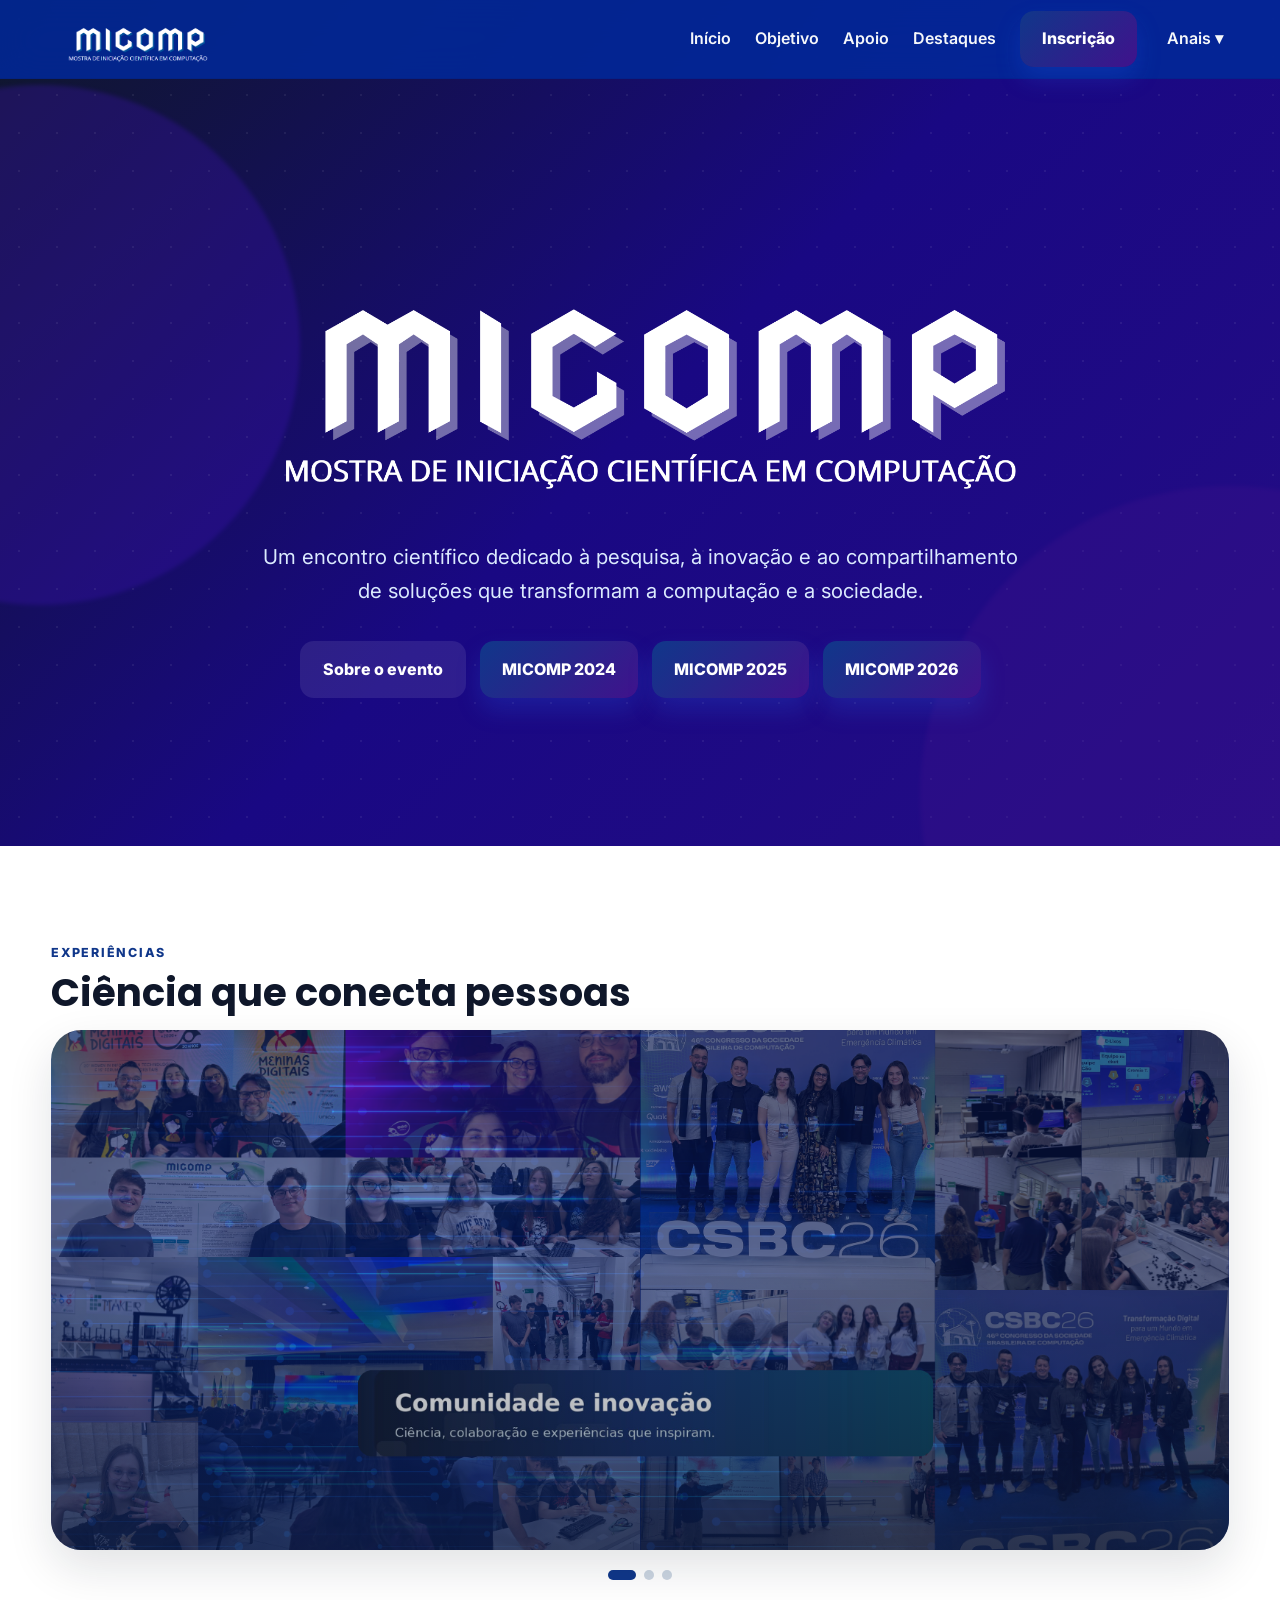
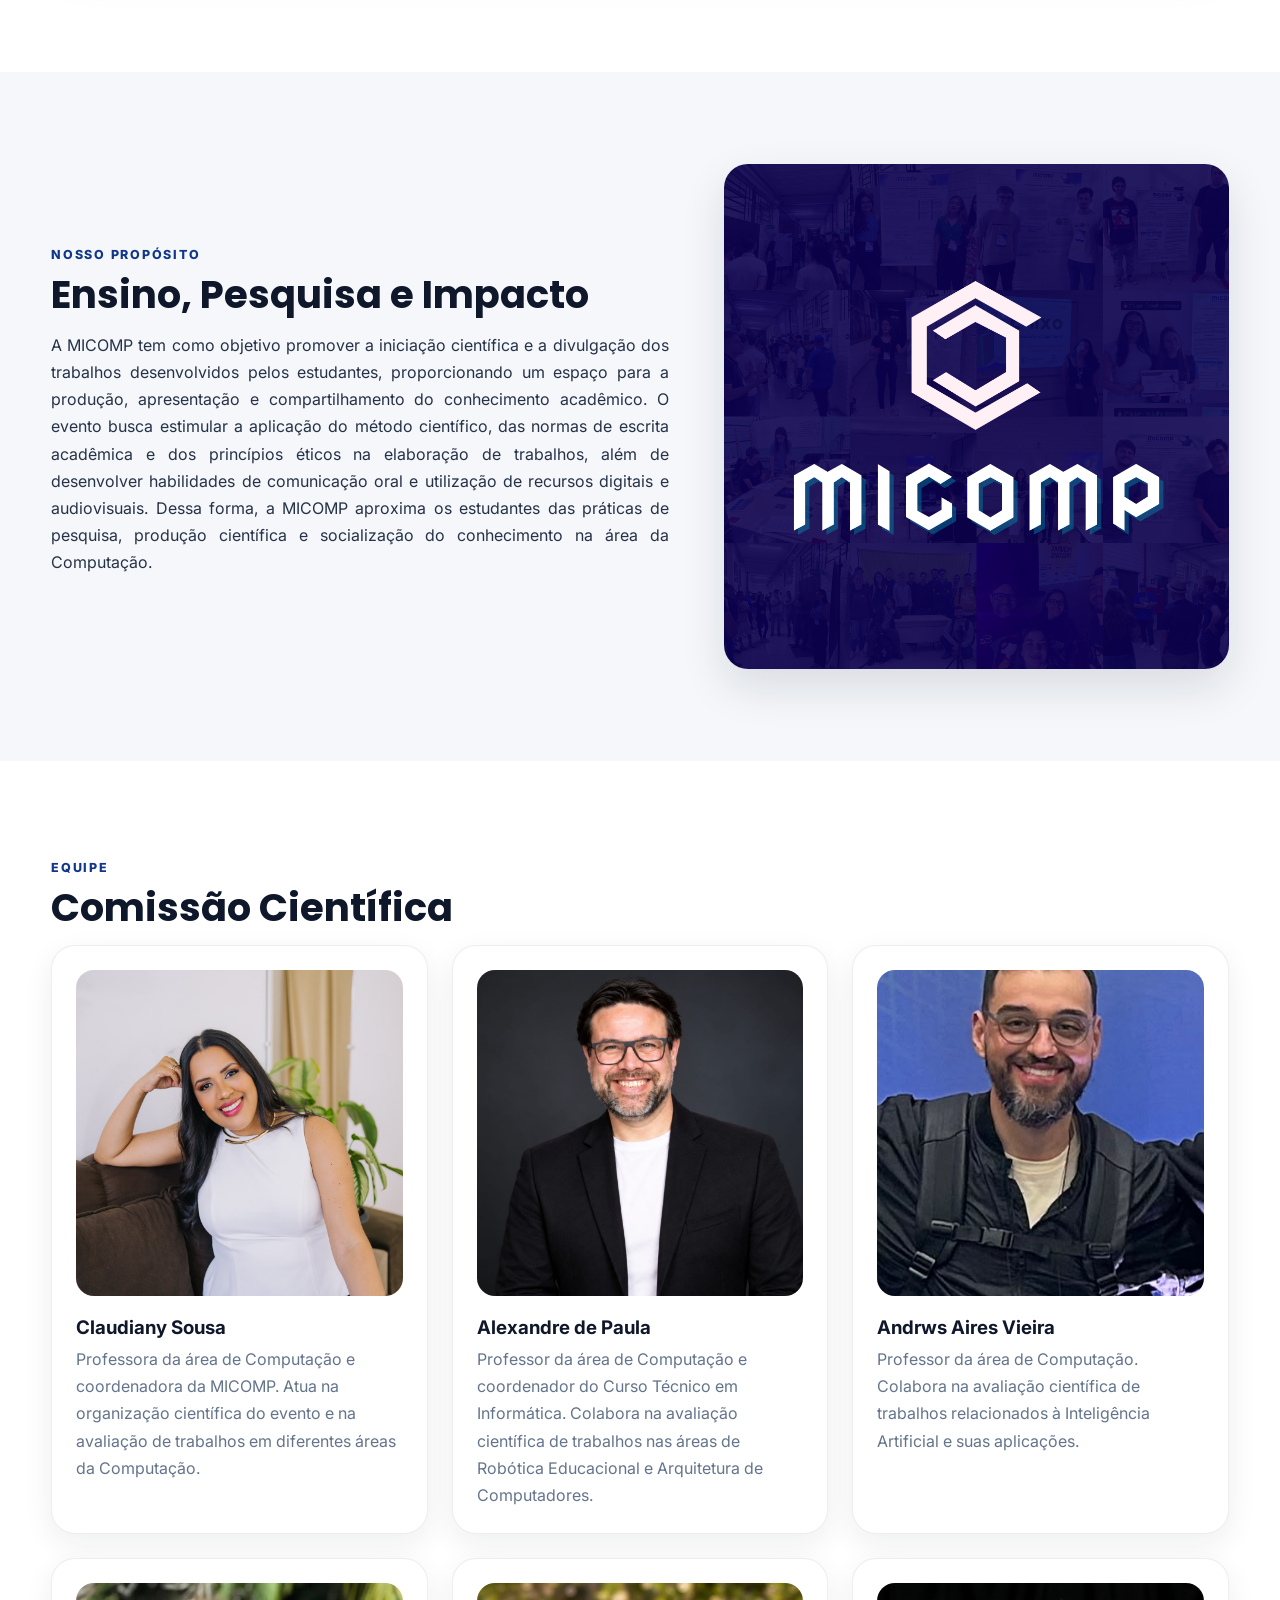
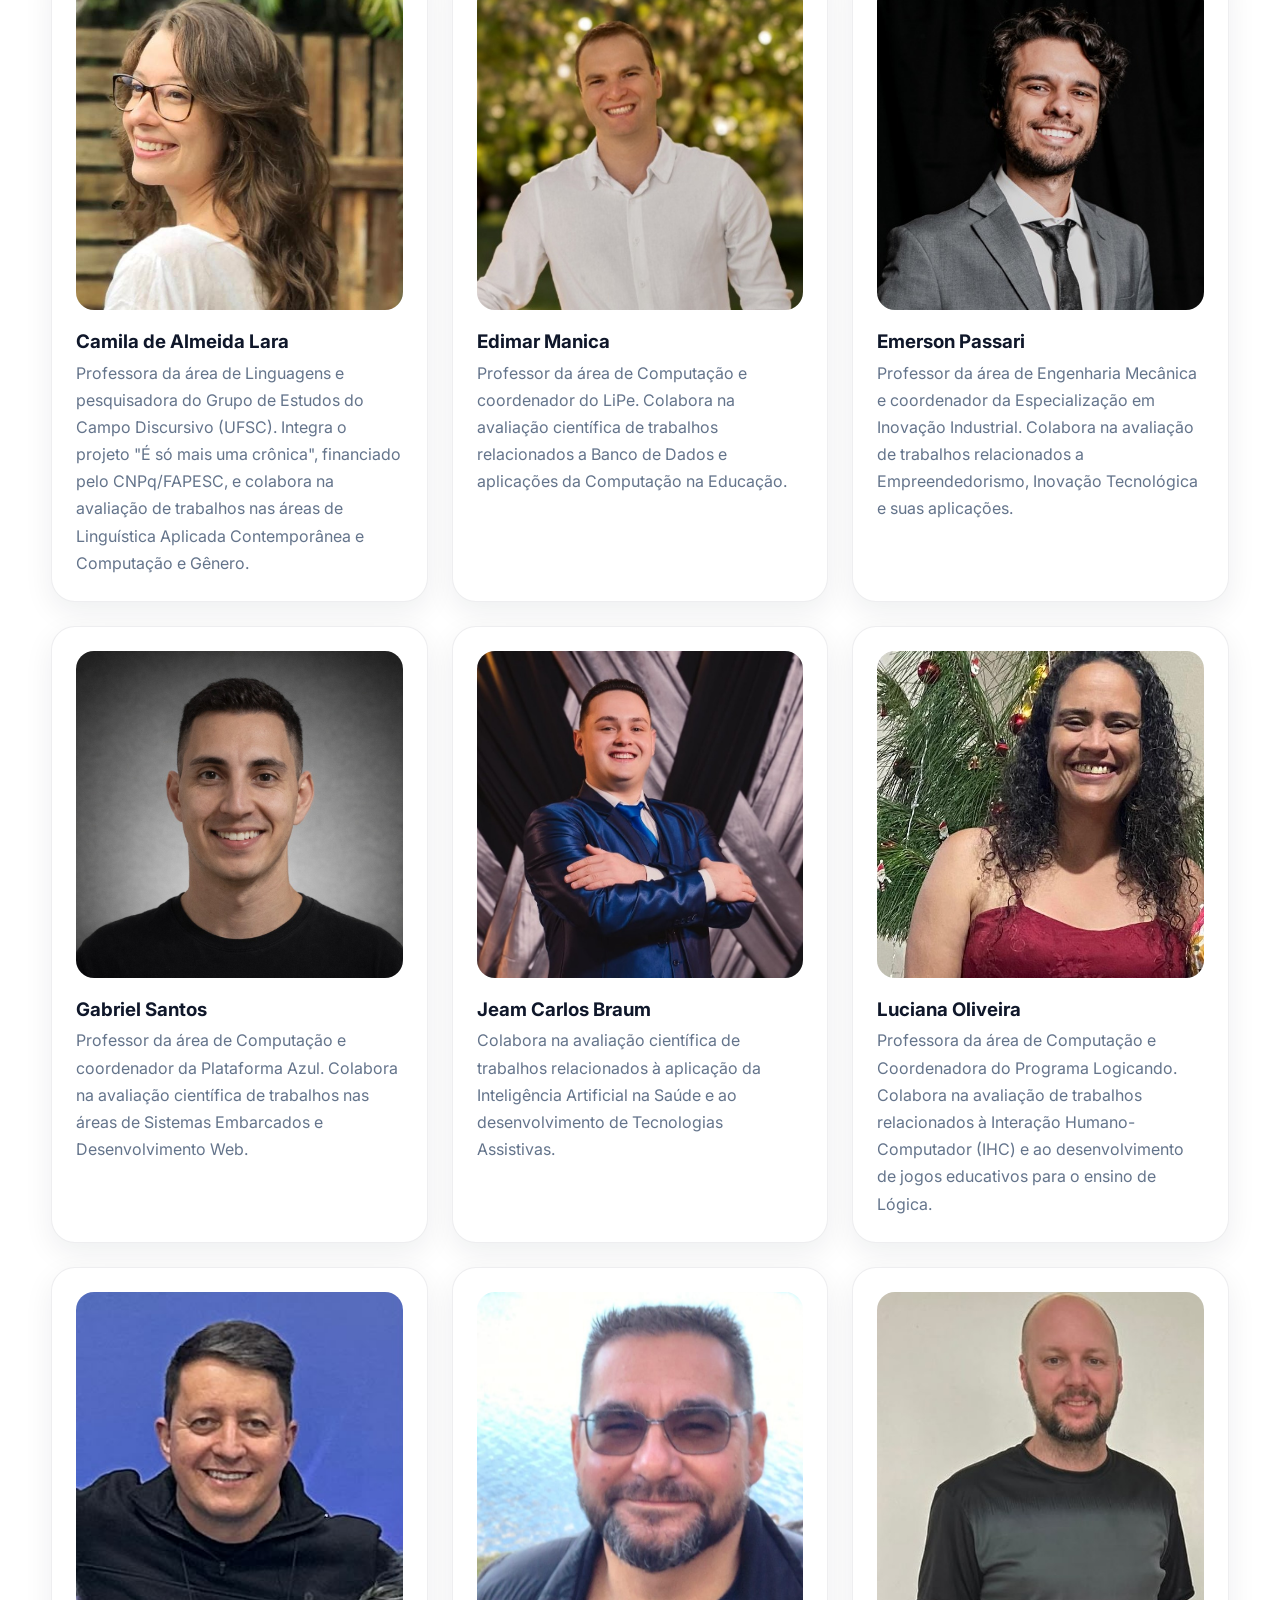
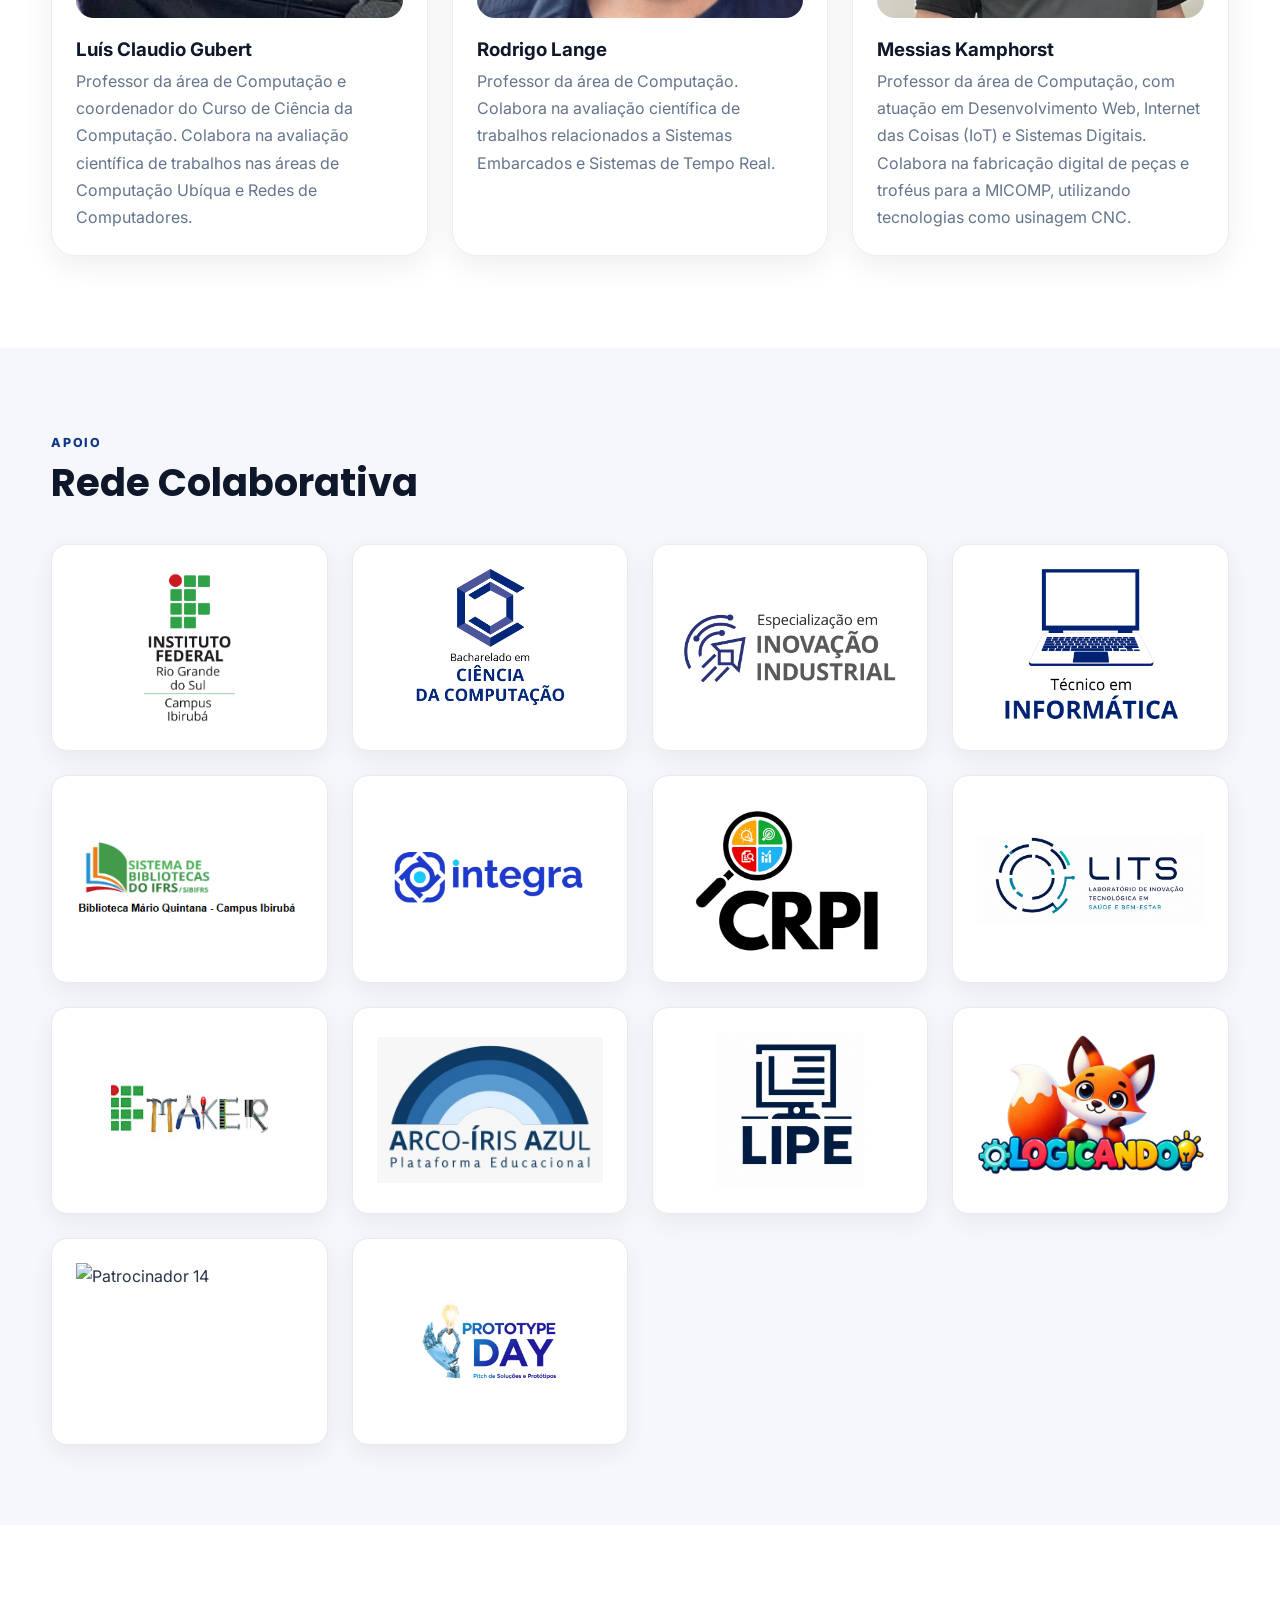
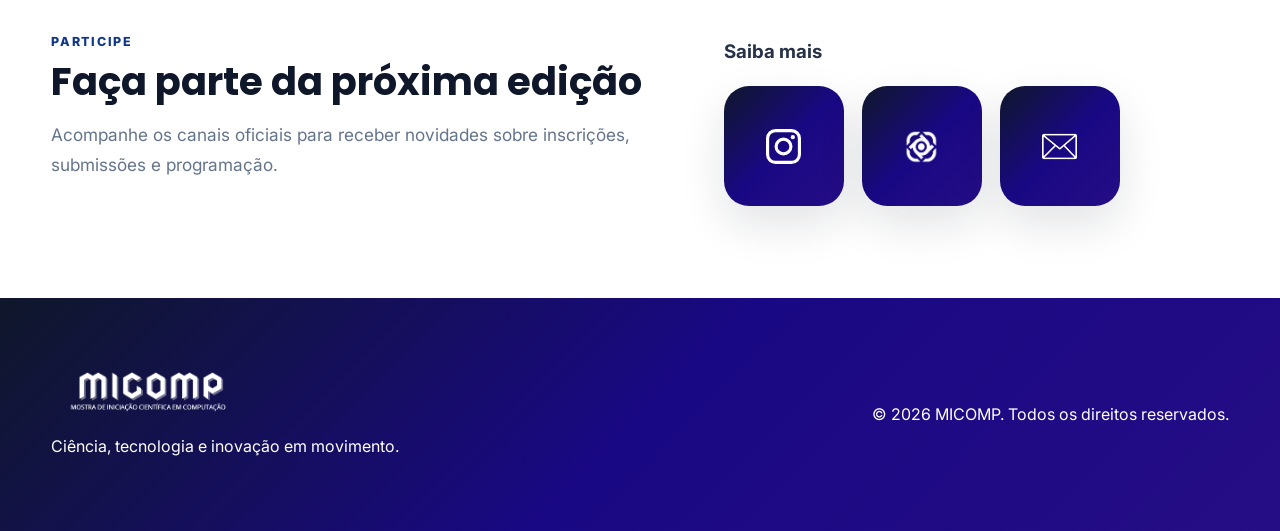
==== commit 65bd5db4: "correções" ====
--- a/index.html
+++ b/index.html
@@ -20,9 +20,7 @@
             <nav class="nav-links" aria-label="Navegação principal">
                 <a href="index.html#inicio" class="a-link">Início</a>
                 <a href="index.html#objetivo" class="a-link">Objetivo</a>
-                <a href="index.html#organizacao" class="a-link">Organização</a>
                 <a href="index.html#apoio" class="a-link">Apoio</a>
-                <a href="index.html#contato" class="a-link">Contato</a>
                 <a href="destaques.html" class="a-link">Destaques</a>
                 <a class="btn btn-primary" href="https://integra.ifrs.edu.br/institucional/eventos/micomp-mostra-de-iniciacao-cientifica-em-computacao">Inscrição</a>
                 <div class="dropdown"><button class="dropdown-toggle" aria-haspopup="true">Anais ▾</button>
@@ -223,7 +221,7 @@
                         <img src="img/logos/logo14.png " alt="Patrocinador 14 ">
                     </div>
                     <div class="patrocinador-card ">
-                        <img src="img/logos/logo4.png " alt="Patrocinador 10 ">
+                        <img src="img/logos/logo4.png" alt="Patrocinador 10 ">
                     </div>
 
                 </div>
@@ -259,11 +257,12 @@
                     <!-- <a class="btn btn-primary " href="#contato ">Quero receber novidades</a> -->
                 </div>
                 <div>
-                    <h3>Redes sociais</h3>
+                    <h3>Saiba mais</h3>
                     <div class="socials ">
-                        <a class="social " href="https://www.instagram.com/micomp.oficial?mdxt=MWczZDFmdWE0Y25nYQ%3D%3D&utm_source=qr " aria-label="Instagram "><img src="img/icons/instagram_branco.svg" class="icon-footer"> </a>
-                        <a class="social " href="# " aria-label="YouTube ">▶</a>
-                        <a class="social " href="https://integra.ifrs.edu.br/ecossistema/projeto-institucional/124191 " aria-label="Rede Integra ">⌂</a>
+                        <a class="social " href="https://www.instagram.com/micomp.oficial?mdxt=MWczZDFmdWE0Y25nYQ%3D%3D&utm_source=qr " aria-label="Instagram ">
+                            <img src="img/icons/instagram_branco.svg" class="icon-footer"> </a>
+                        <a class="social " href="https://integra.ifrs.edu.br/ecossistema/projeto-institucional/124191 " aria-label="Rede Integra "> <img src="img/icons/integra.png" class="icon-footer"></a>
+                        <a class="social " href="# " aria-label="YouTube "> <img src="img/icons/email.webp" class="icon-footer"> </a>
                     </div>
                 </div>
             </div>
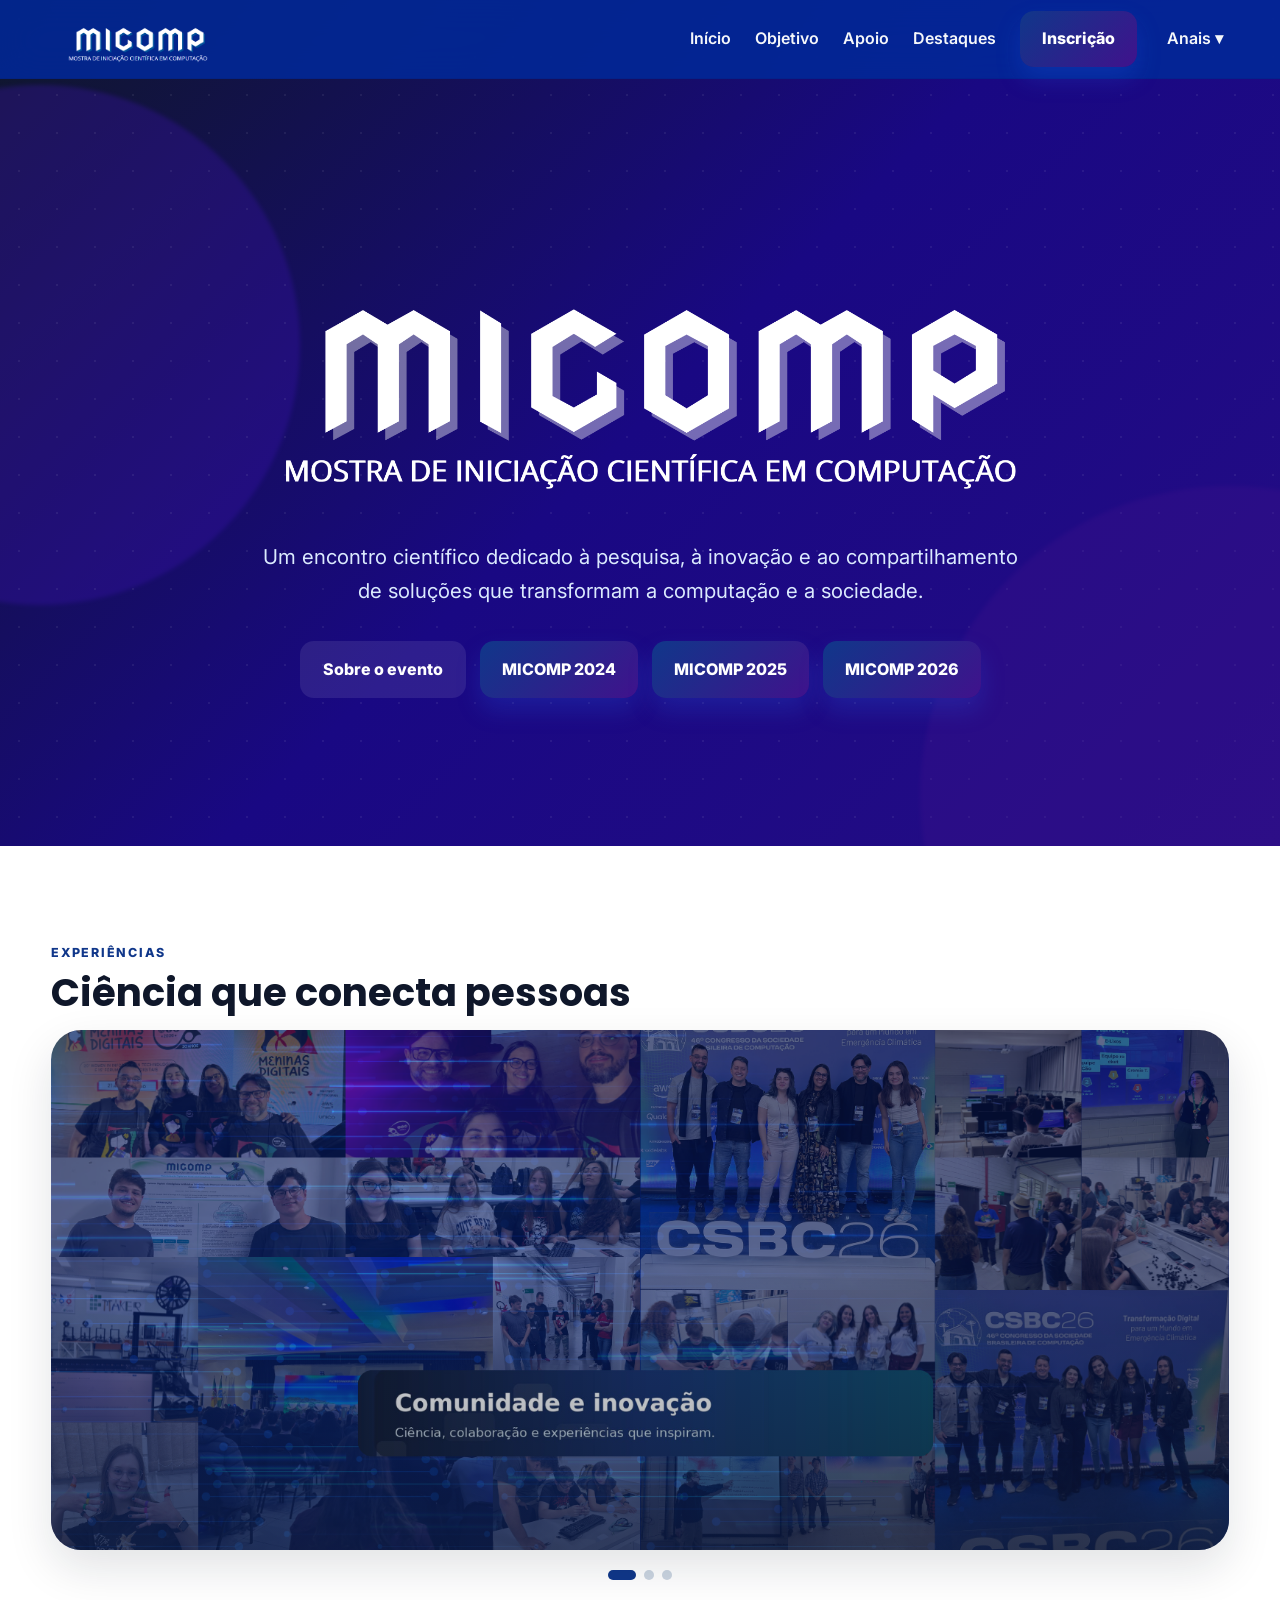
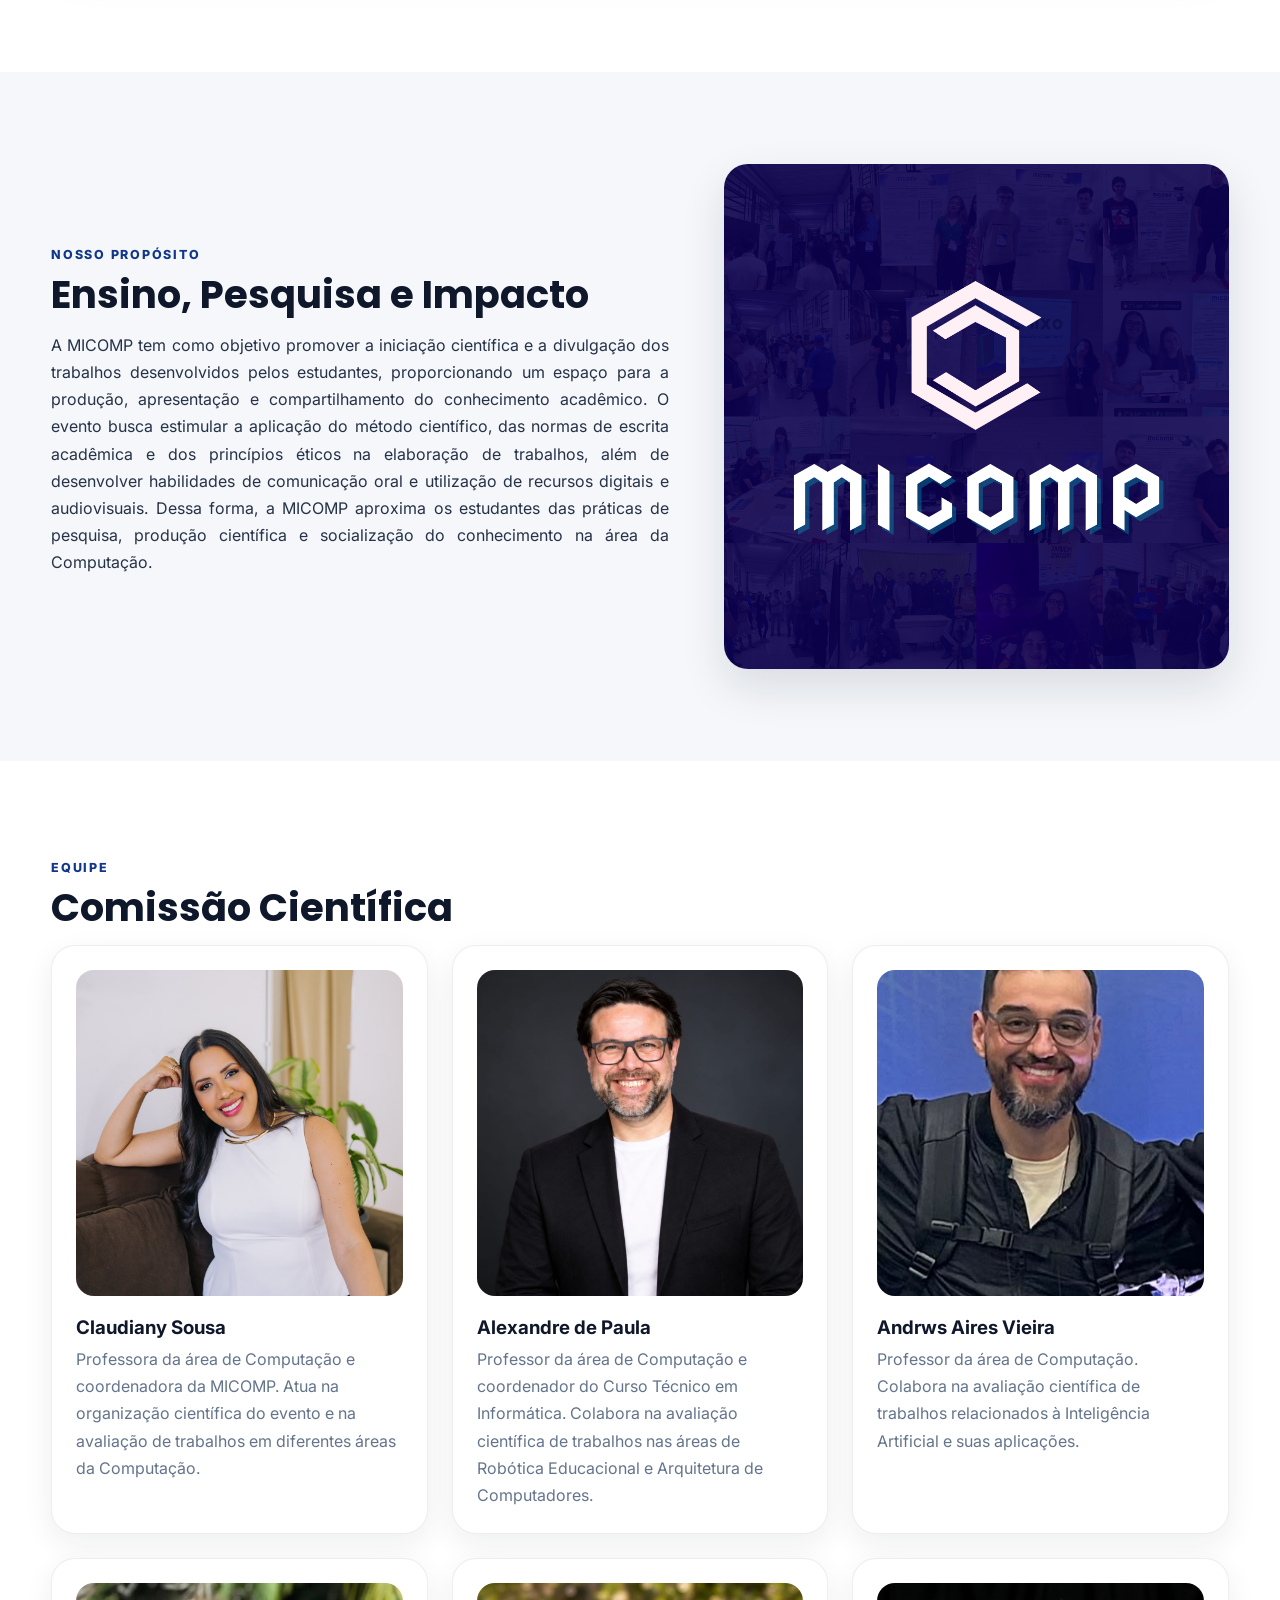
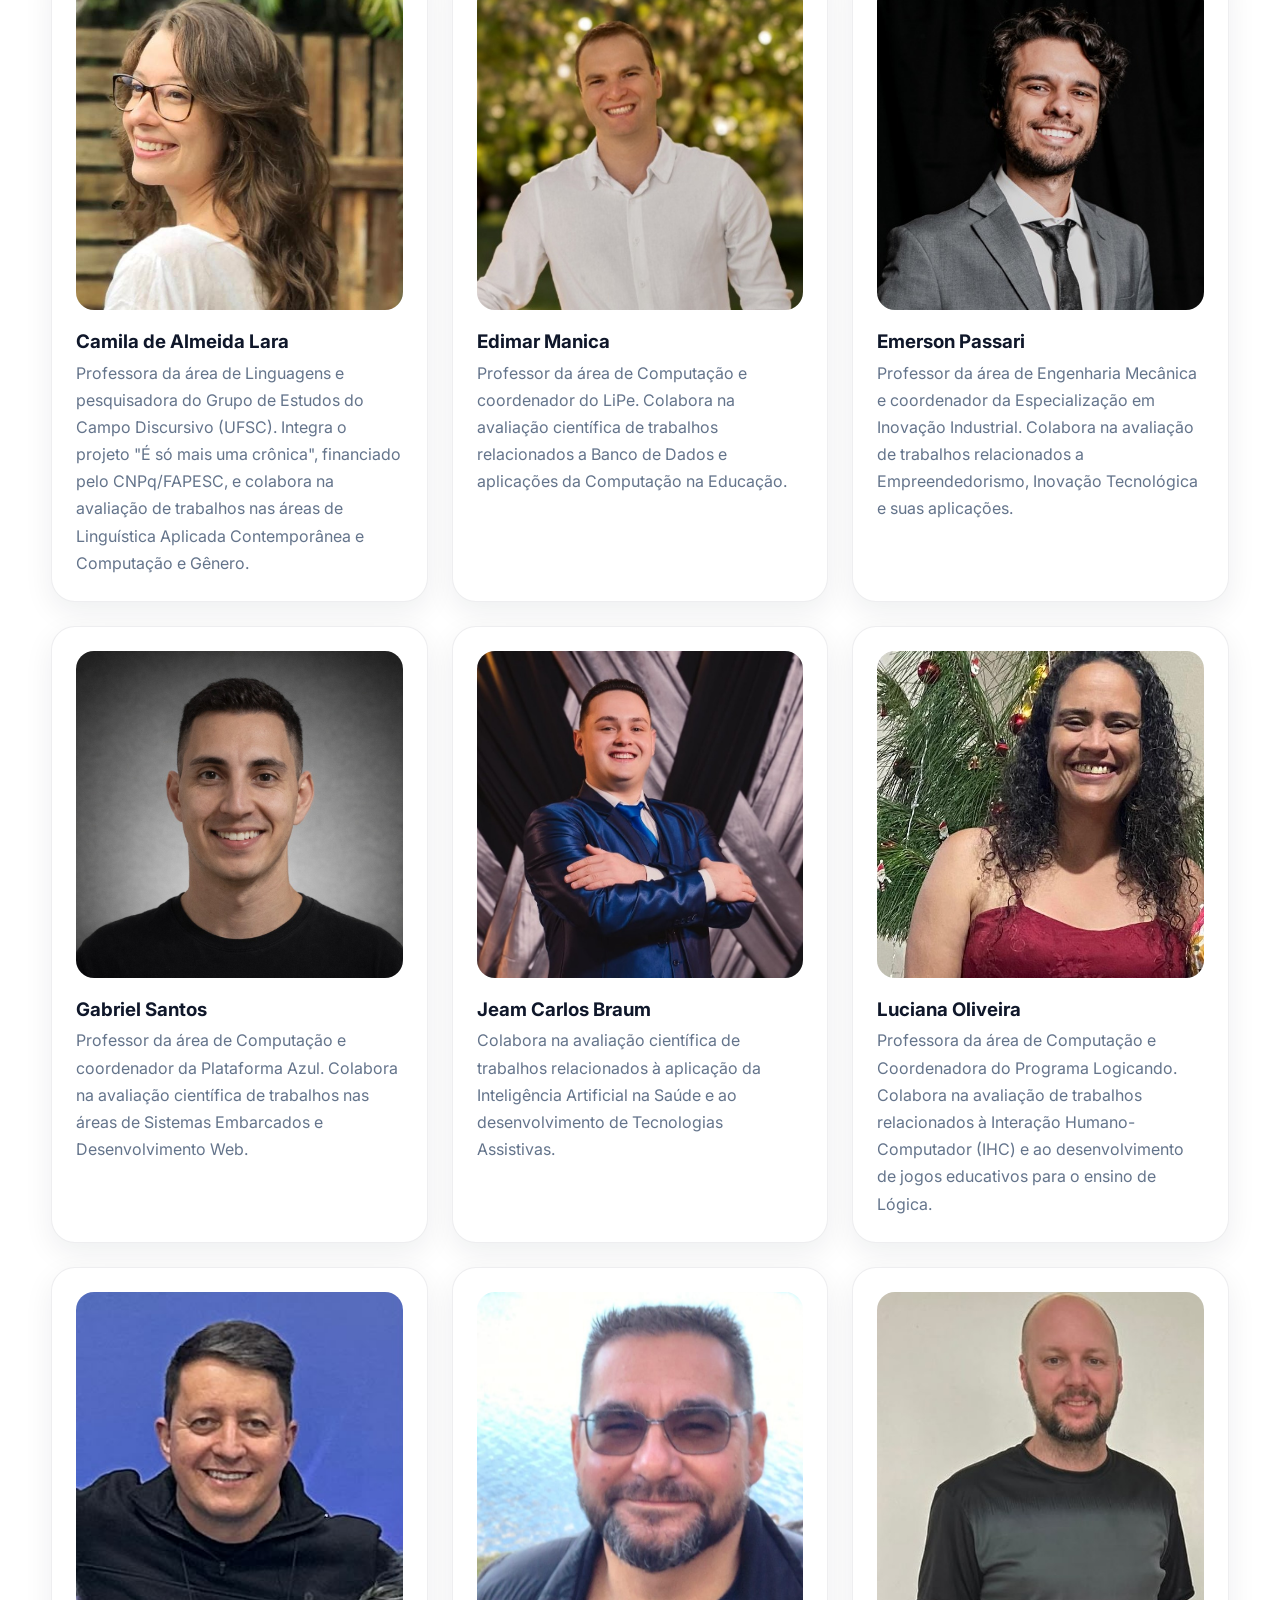
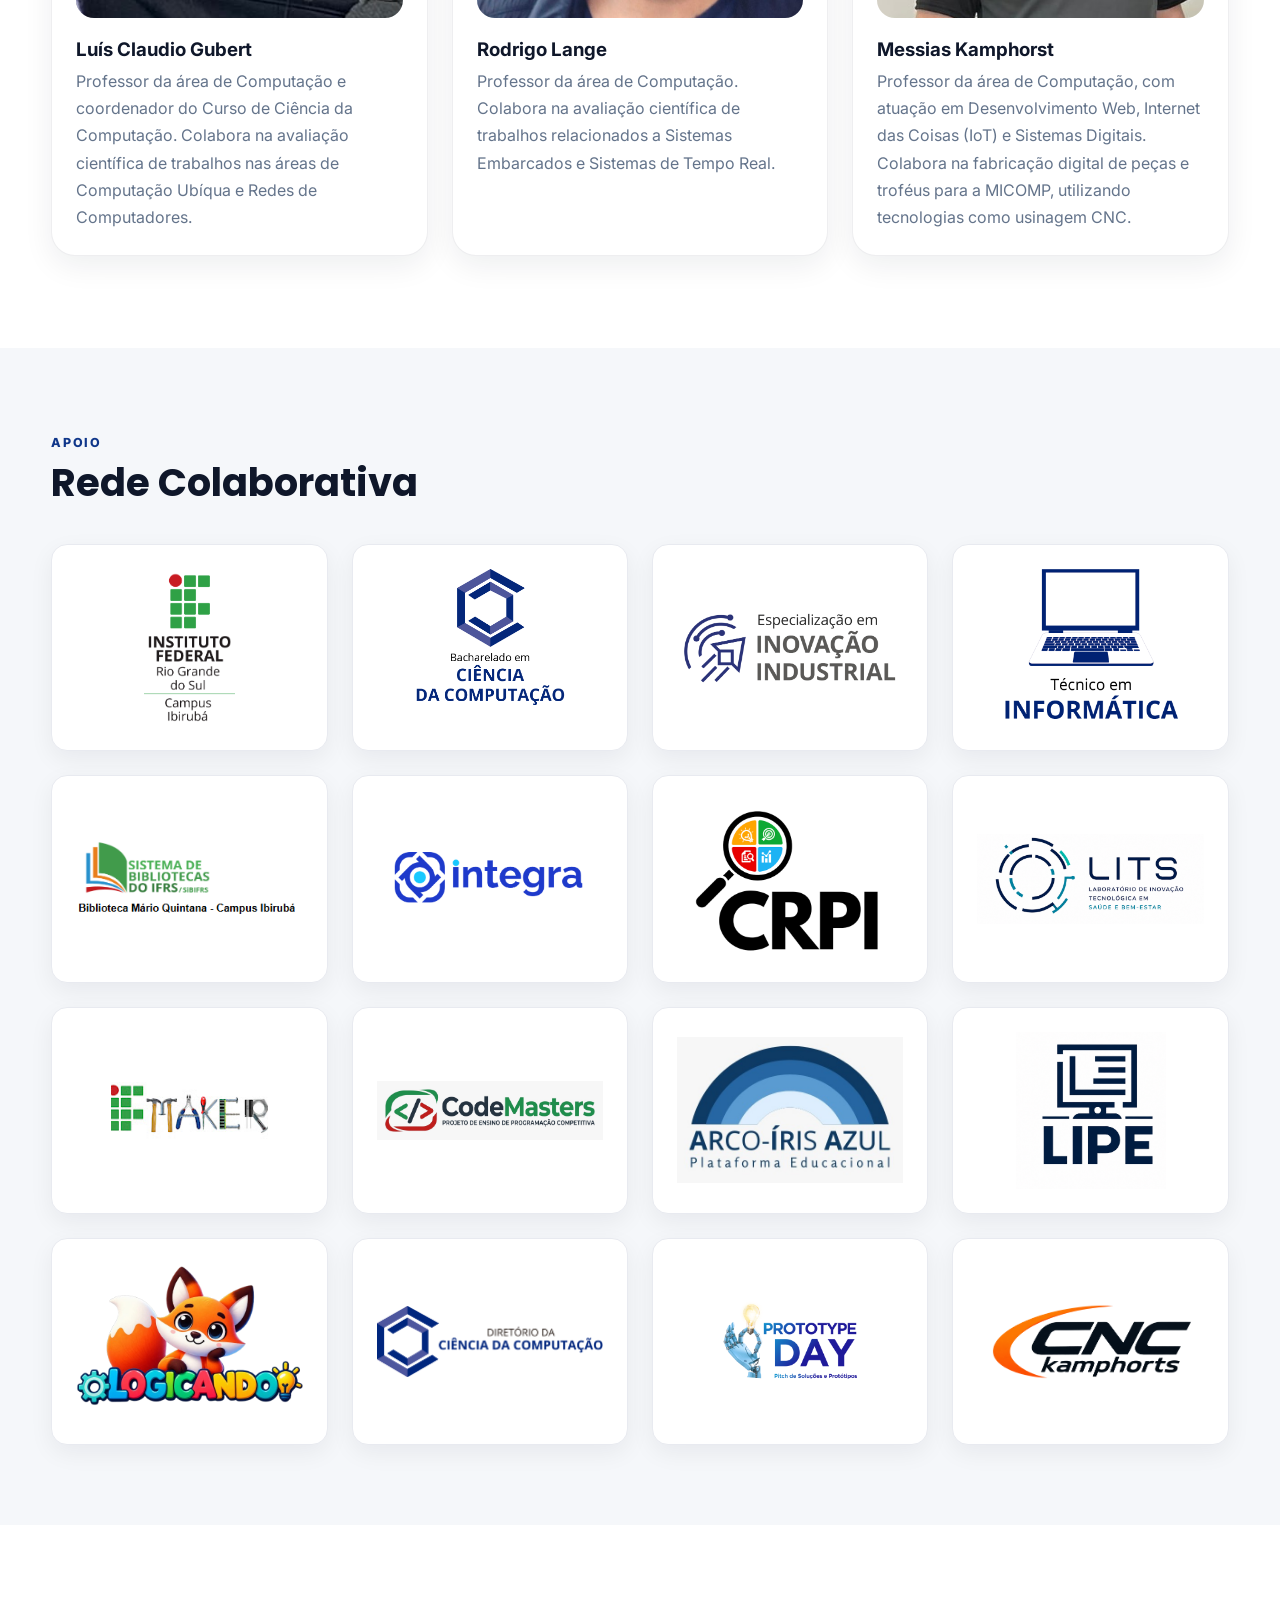
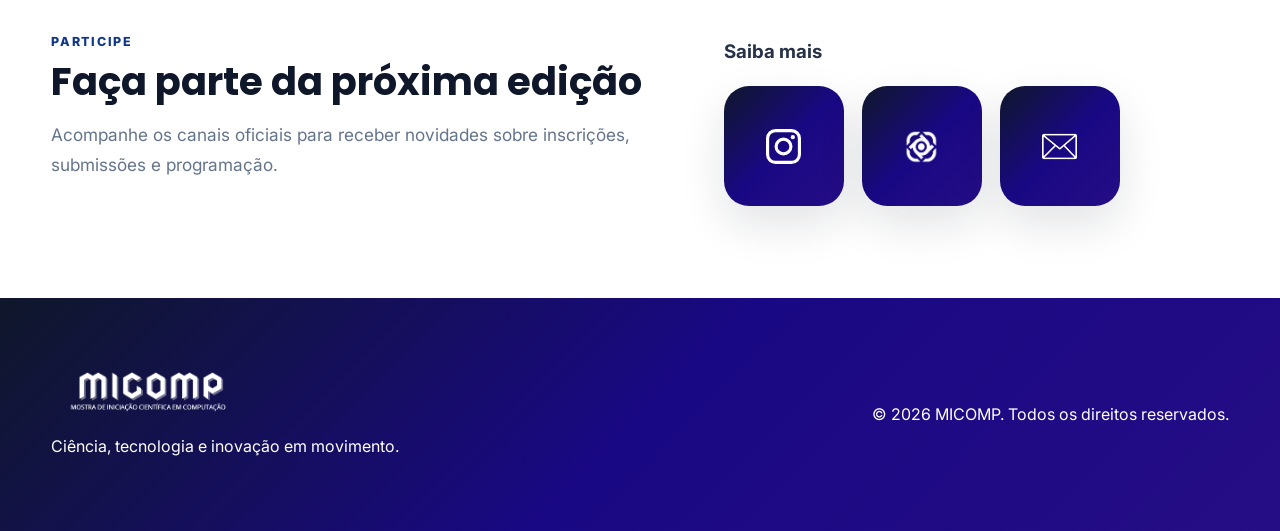
==== commit 7e809d1b: "sua mensagem" ====
--- a/index.html
+++ b/index.html
@@ -203,7 +203,9 @@
                     <div class="patrocinador-card ">
                         <img src="img/logos/logo7.jpg " alt="Patrocinador 7 ">
                     </div>
-
+                    <div class="patrocinador-card ">
+                        <img src="img/logos/logo16.jpeg" alt="Patrocinador 10 ">
+                    </div>
 
                     <div class="patrocinador-card ">
                         <img src="img/logos/logo9.jpeg " alt="Patrocinador 9 ">
@@ -218,10 +220,13 @@
                     </div>
 
                     <div class="patrocinador-card ">
-                        <img src="img/logos/logo14.png " alt="Patrocinador 14 ">
+                        <img src="img/logos/logo17.png " alt="Patrocinador 14 ">
                     </div>
                     <div class="patrocinador-card ">
                         <img src="img/logos/logo4.png" alt="Patrocinador 10 ">
+                    </div>
+                    <div class="patrocinador-card ">
+                        <img src="img/logos/logo15.png" alt="Patrocinador 10 ">
                     </div>
 
                 </div>
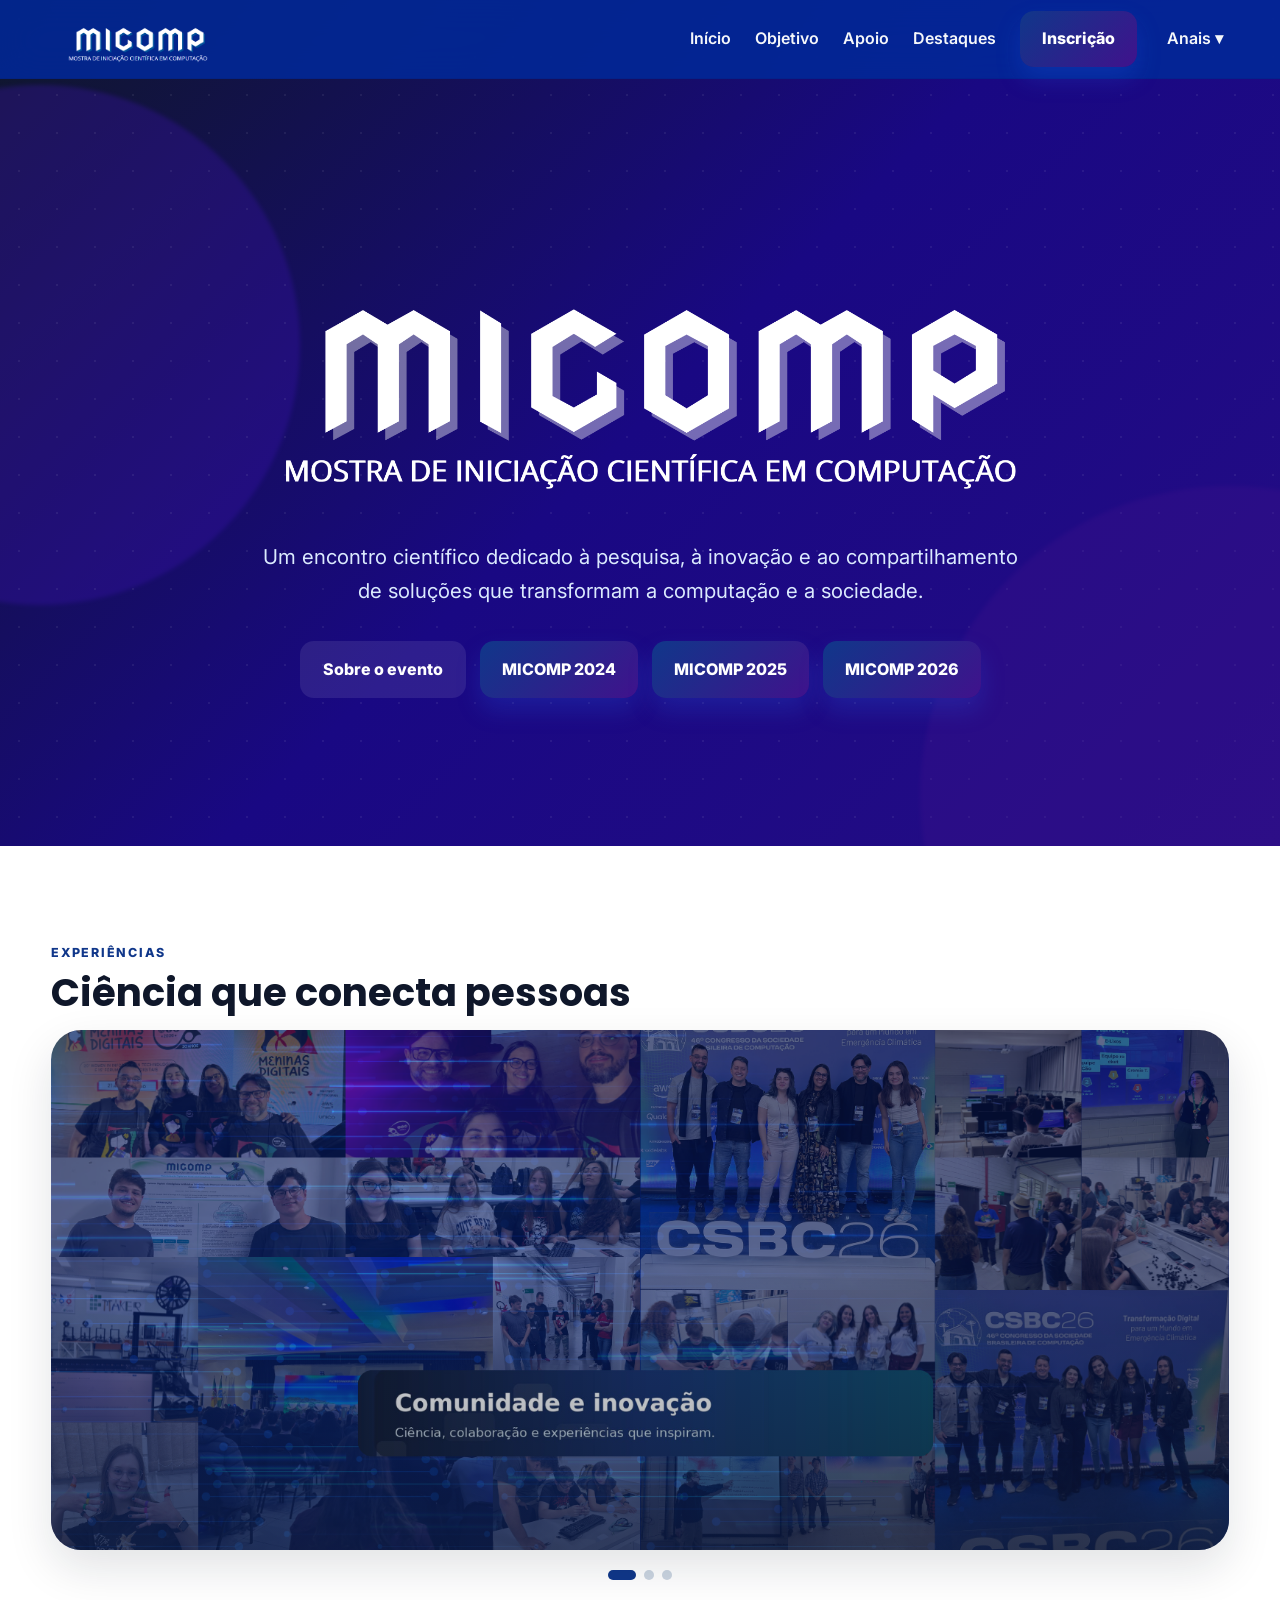
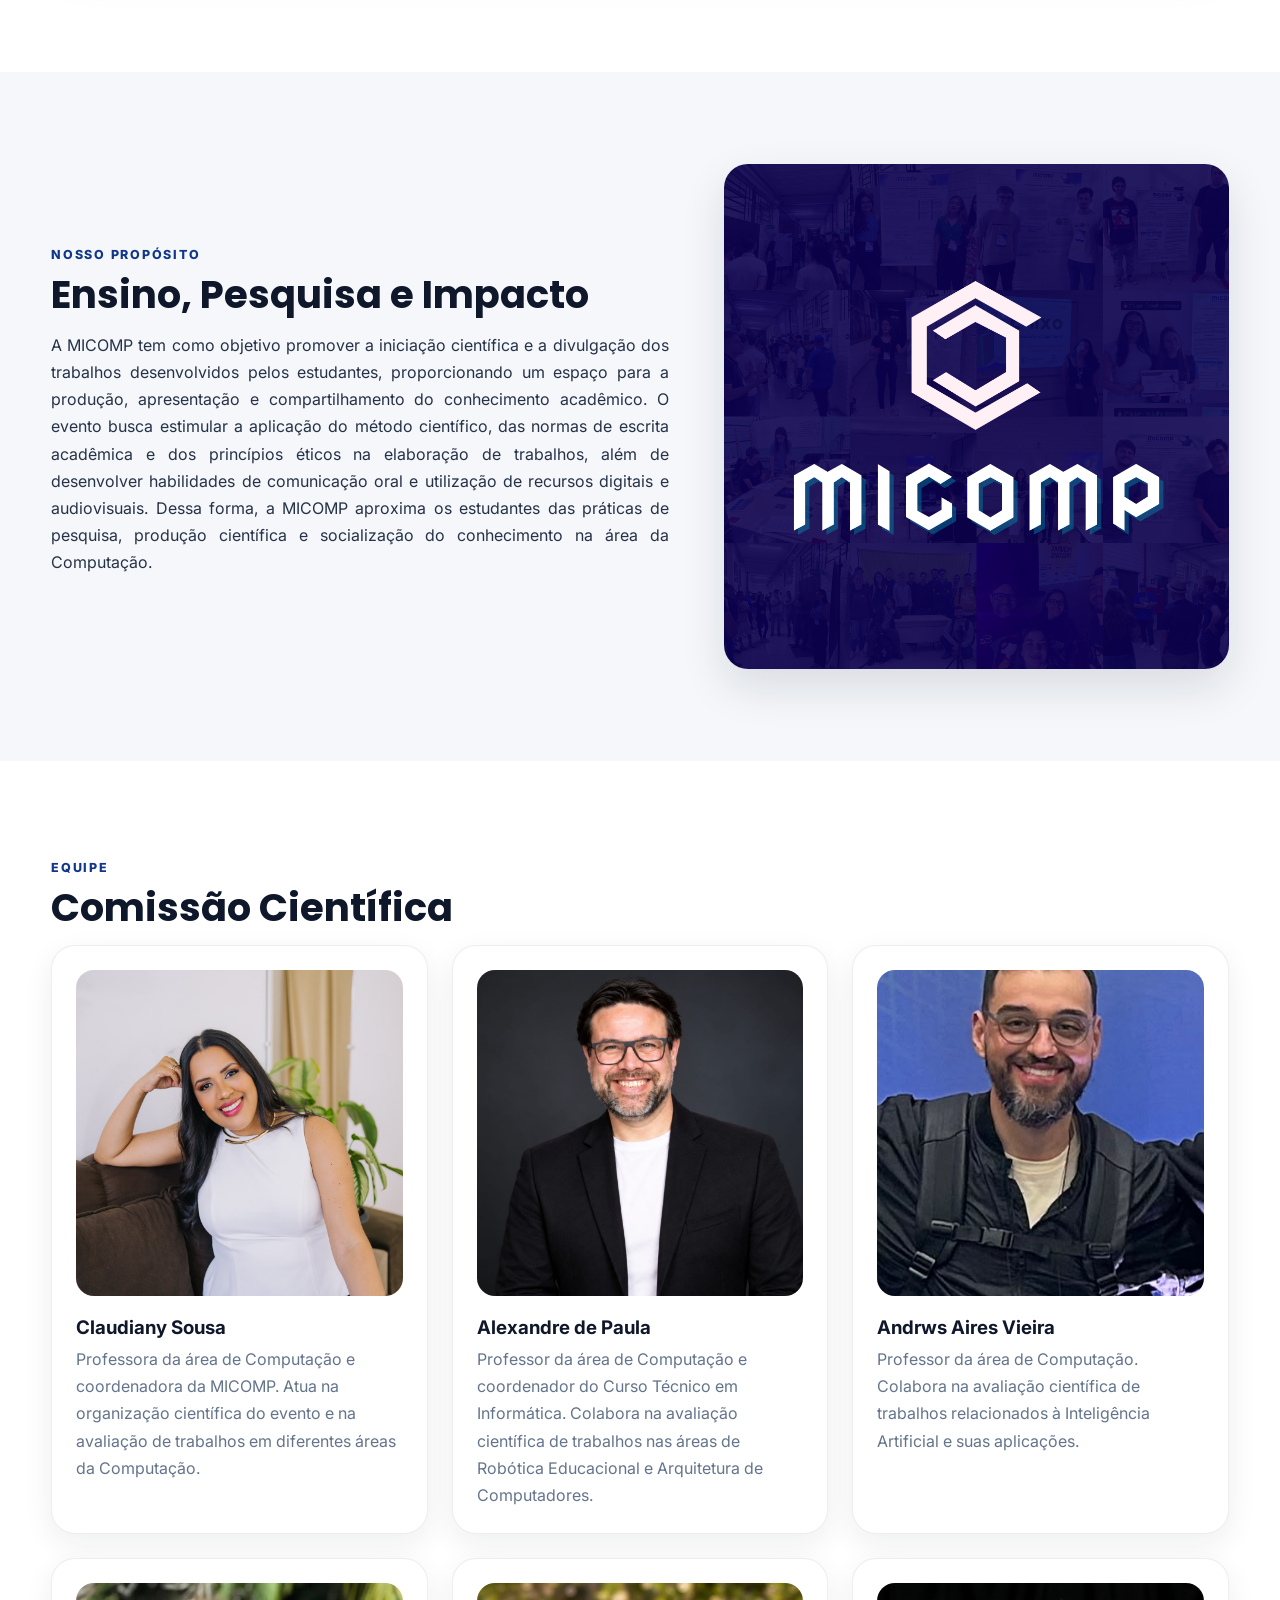
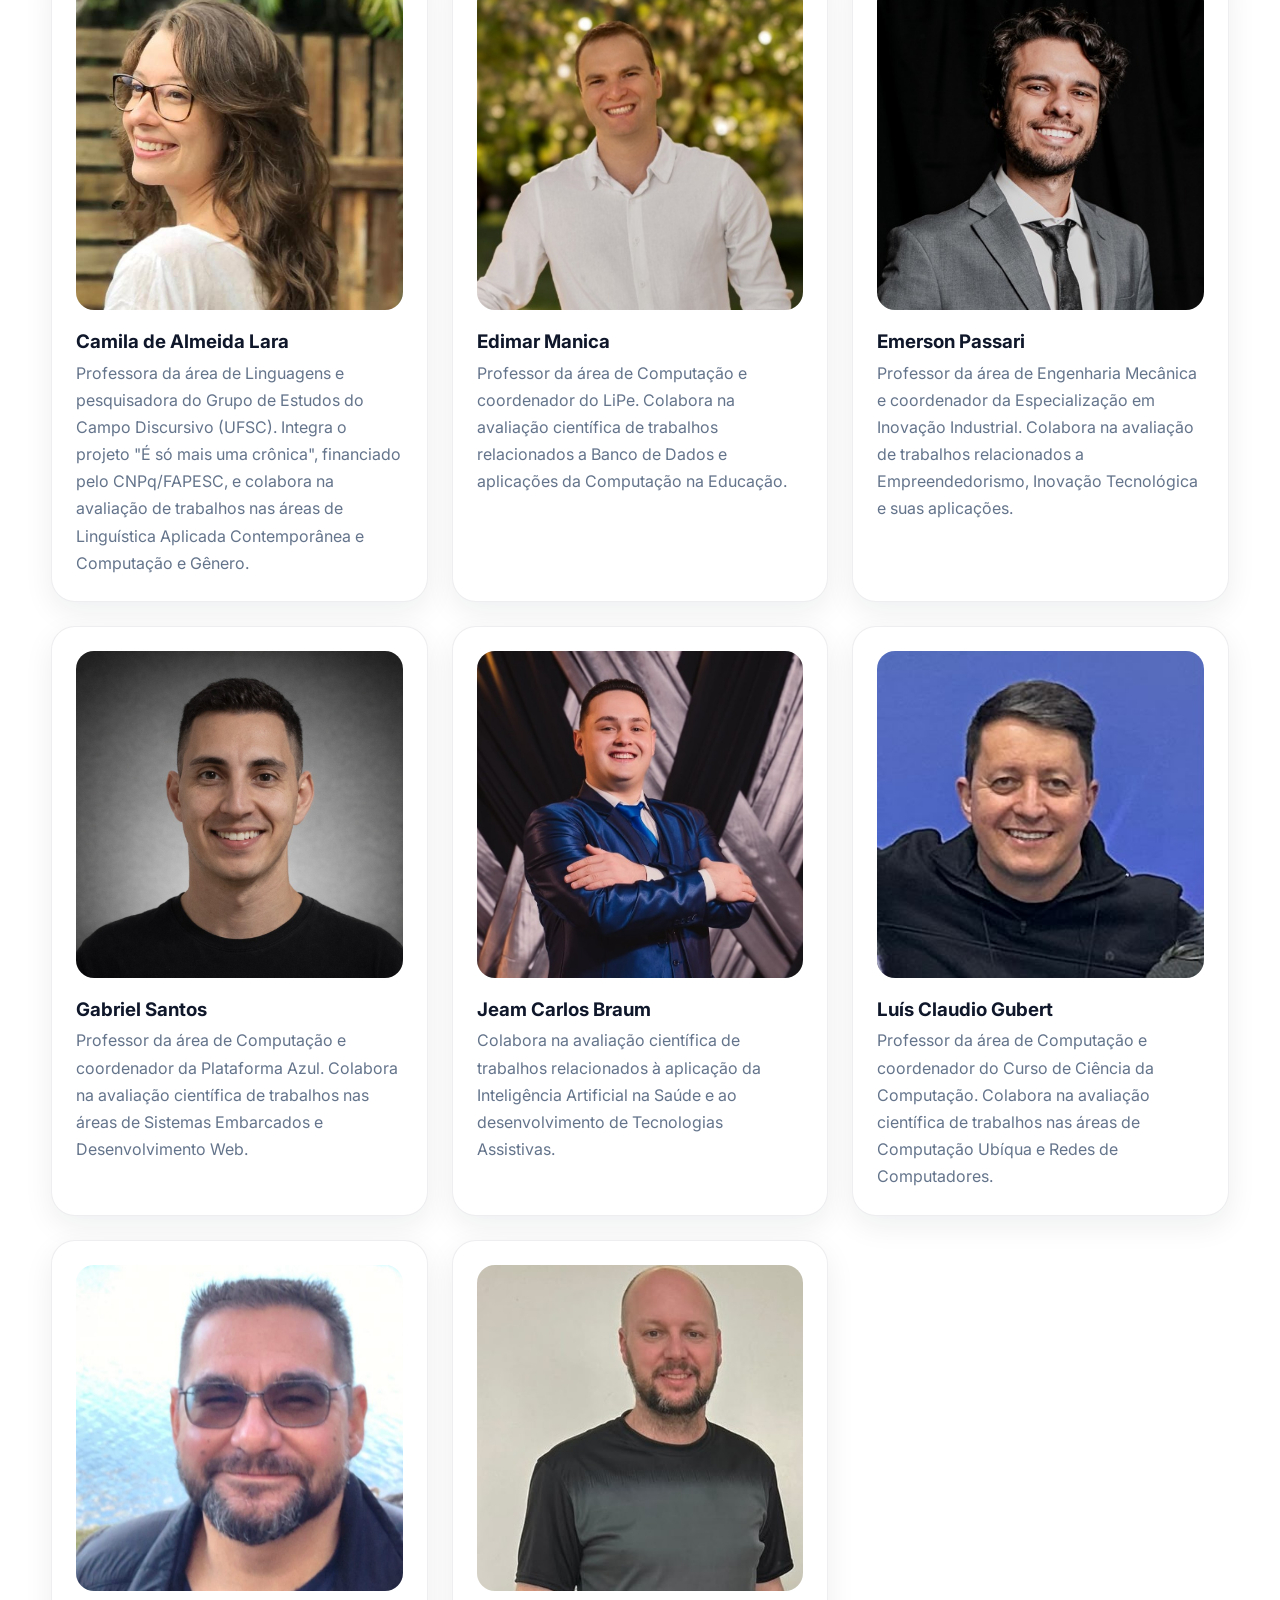
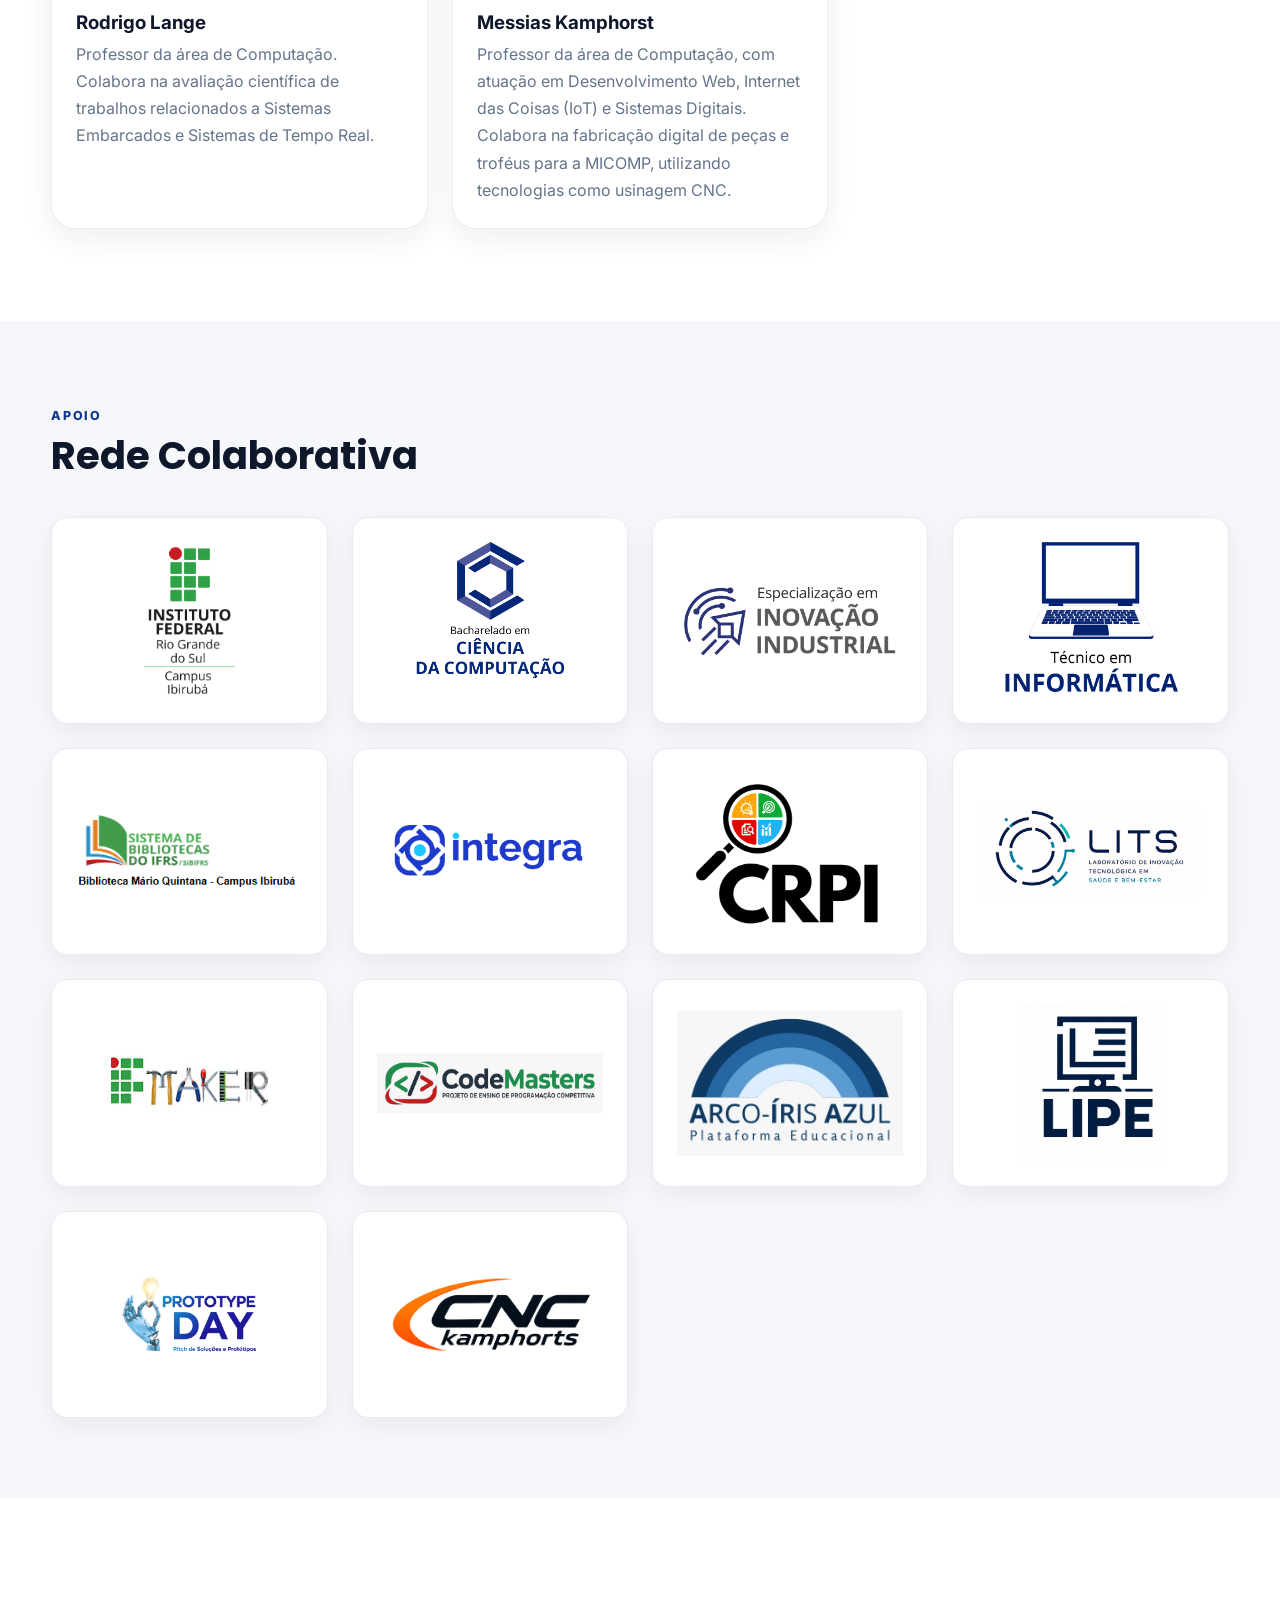
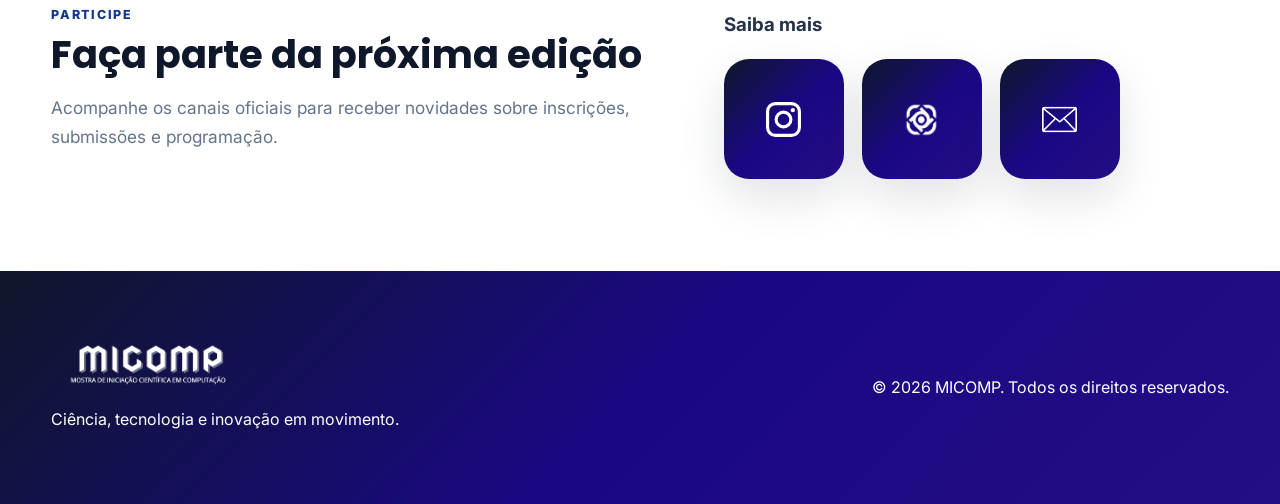
==== commit de1c07b9: "sua mensagem" ====
--- a/index.html
+++ b/index.html
@@ -135,11 +135,11 @@
                         <p>Colabora na avaliação científica de trabalhos relacionados à aplicação da Inteligência Artificial na Saúde e ao desenvolvimento de Tecnologias Assistivas.</p>
                     </article>
 
-                    <article class="card person reveal">
+                    <!-- <article class="card person reveal">
                         <img src="img/colaboradores/pessoa12.jpeg" alt="Foto de Luciana Oliveira">
                         <h3>Luciana Oliveira</h3>
                         <p>Professora da área de Computação e Coordenadora do Programa Logicando. Colabora na avaliação de trabalhos relacionados à Interação Humano-Computador (IHC) e ao desenvolvimento de jogos educativos para o ensino de Lógica.</p>
-                    </article>
+                    </article> -->
 
                     <article class="card person reveal">
                         <img src="img/colaboradores/pessoa8.jpeg" alt="Foto de Luís Claudio Gubert">
@@ -215,13 +215,13 @@
                         <img src="img/logos/logo8.png " alt="Patrocinador 8 ">
                     </div>
 
-                    <div class="patrocinador-card ">
+                    <!-- <div class="patrocinador-card ">
                         <img src="img/logos/logo13.png " alt="Patrocinador 13 ">
-                    </div>
-
-                    <div class="patrocinador-card ">
+                    </div> -->
+
+                    <!-- <div class="patrocinador-card ">
                         <img src="img/logos/logo17.png " alt="Patrocinador 14 ">
-                    </div>
+                    </div> -->
                     <div class="patrocinador-card ">
                         <img src="img/logos/logo4.png" alt="Patrocinador 10 ">
                     </div>
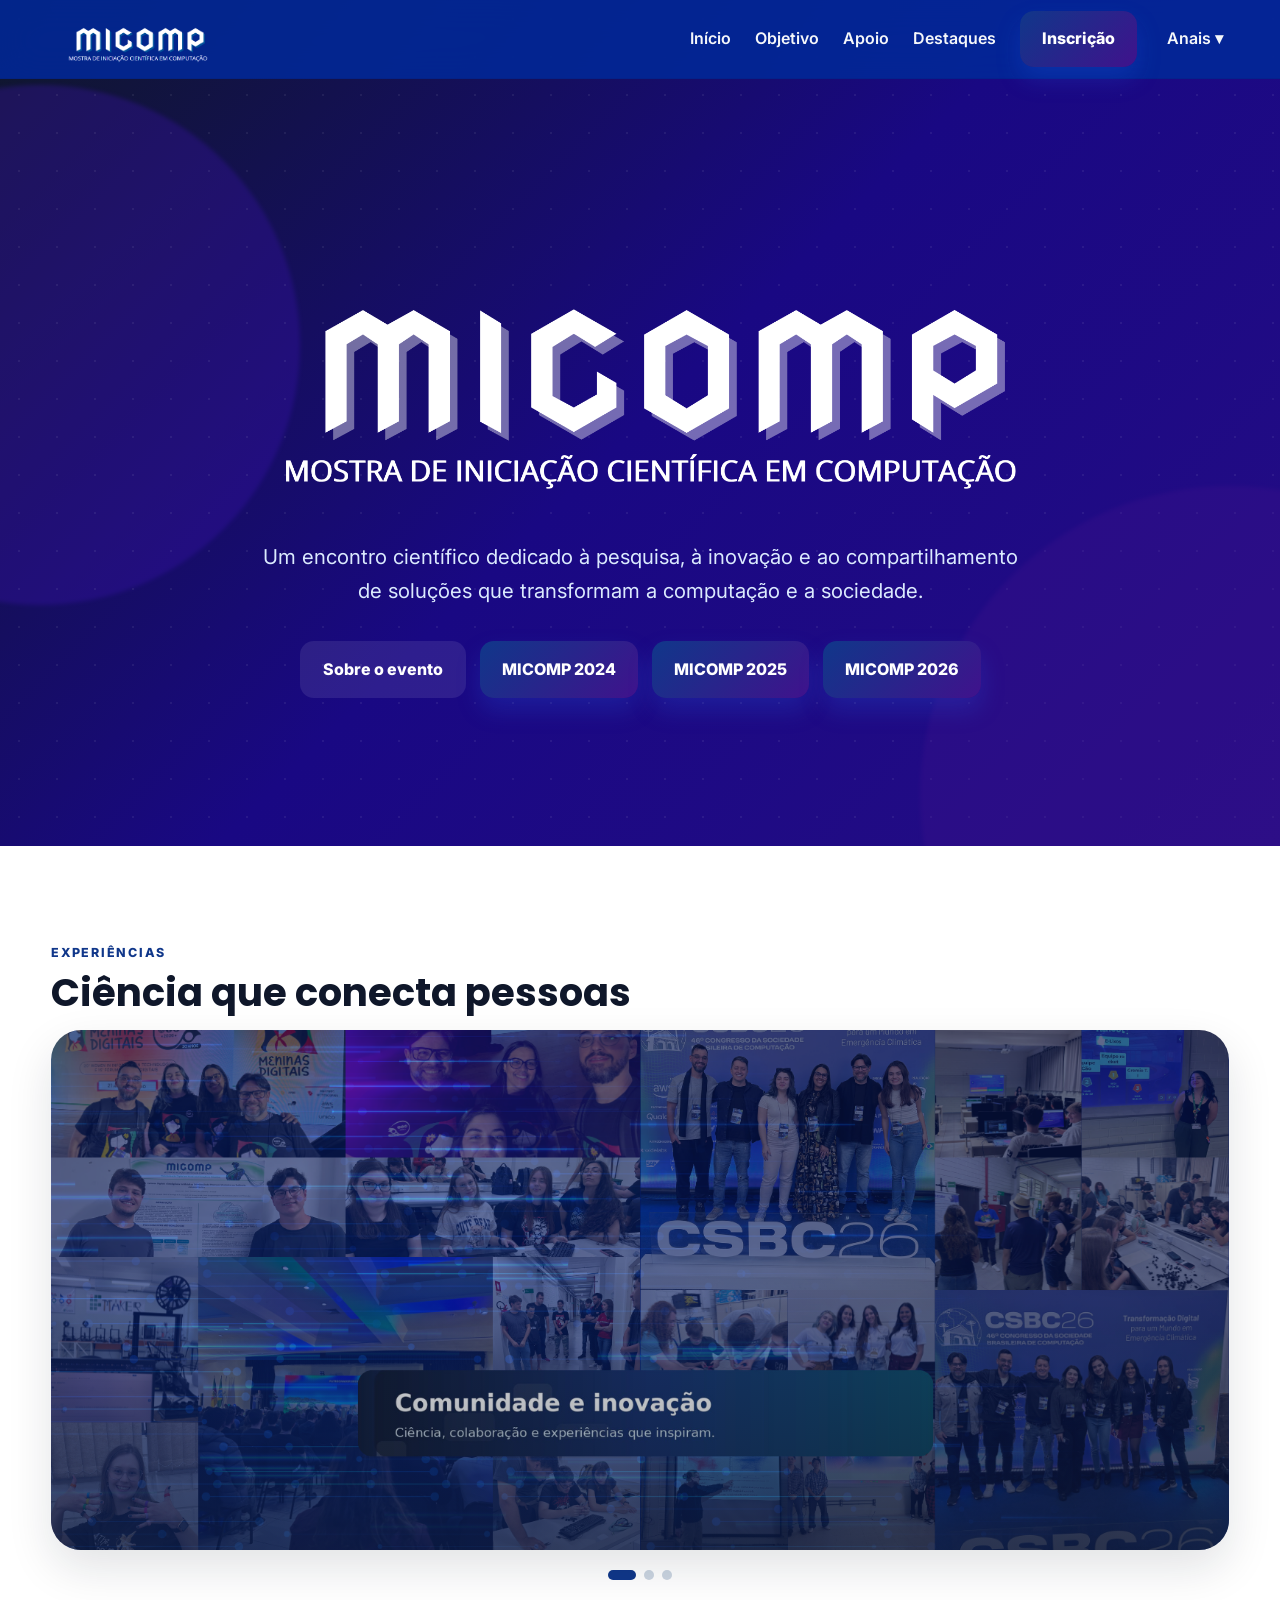
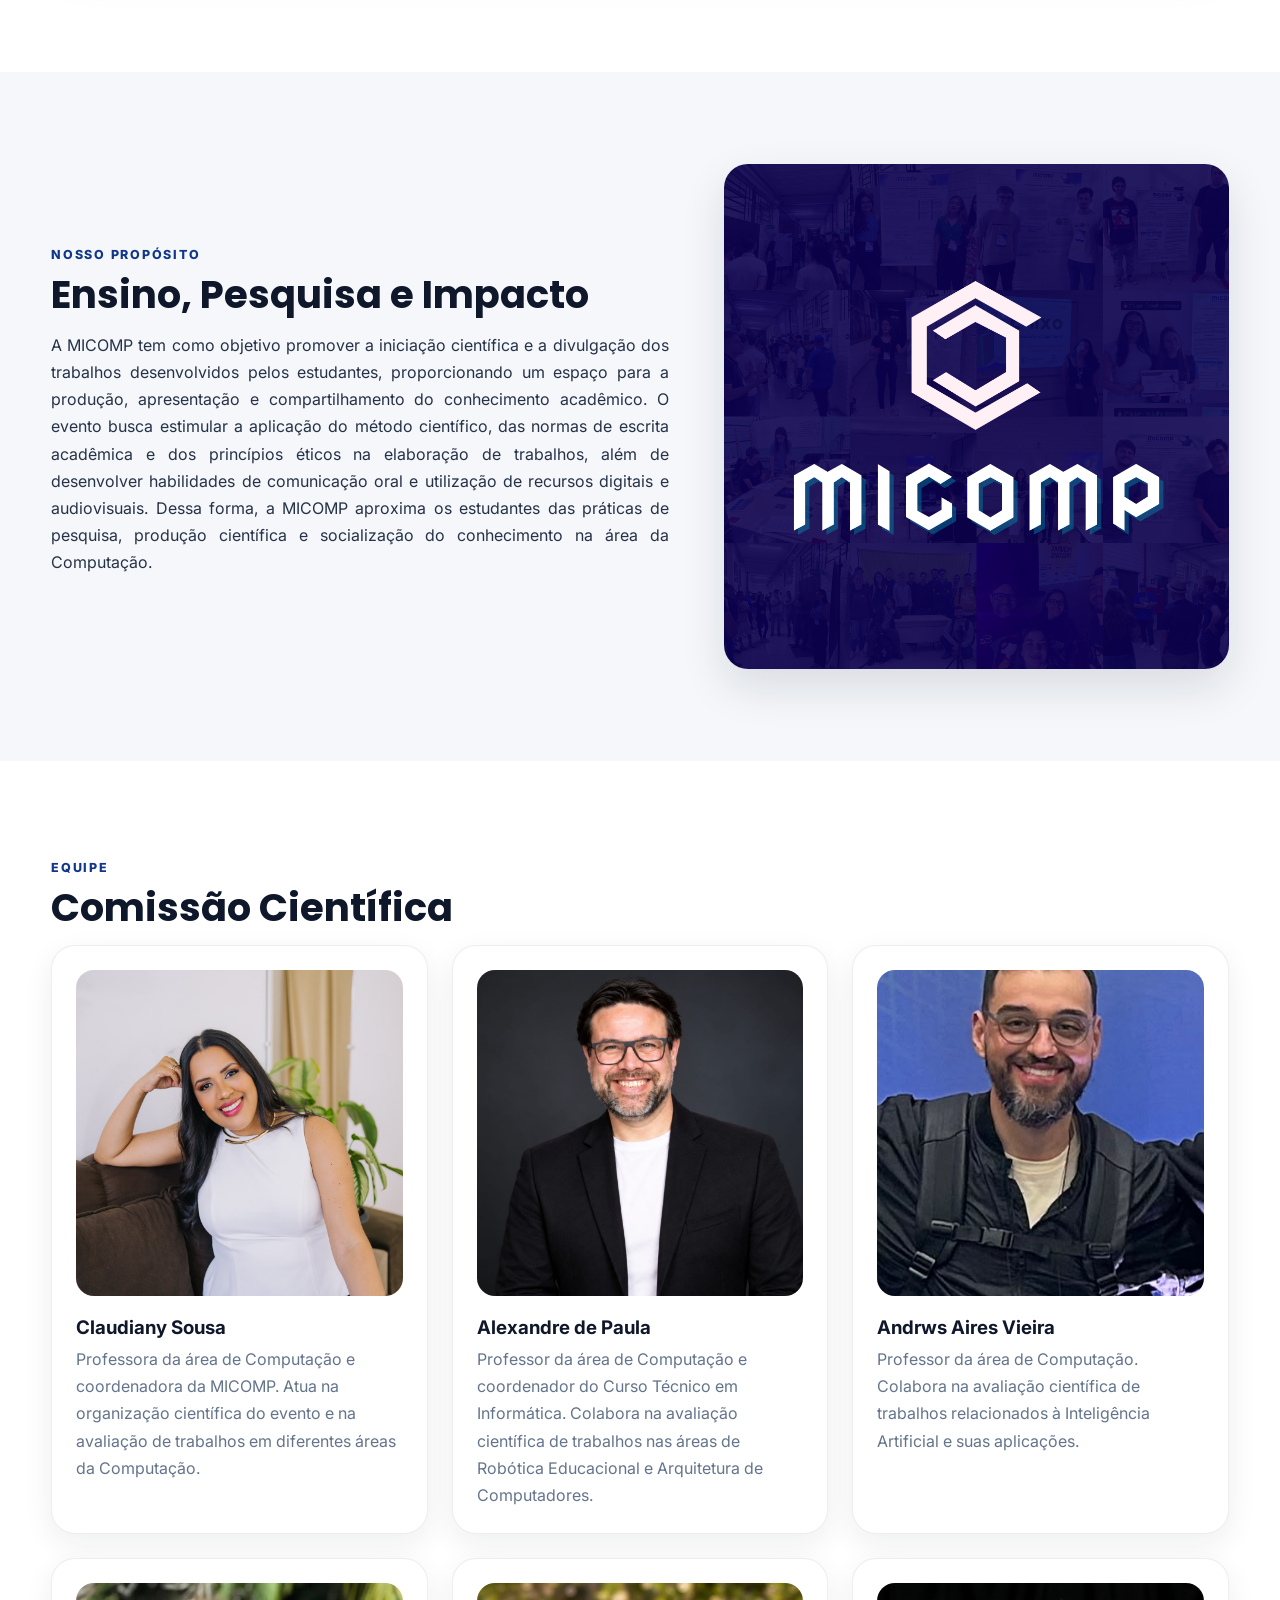
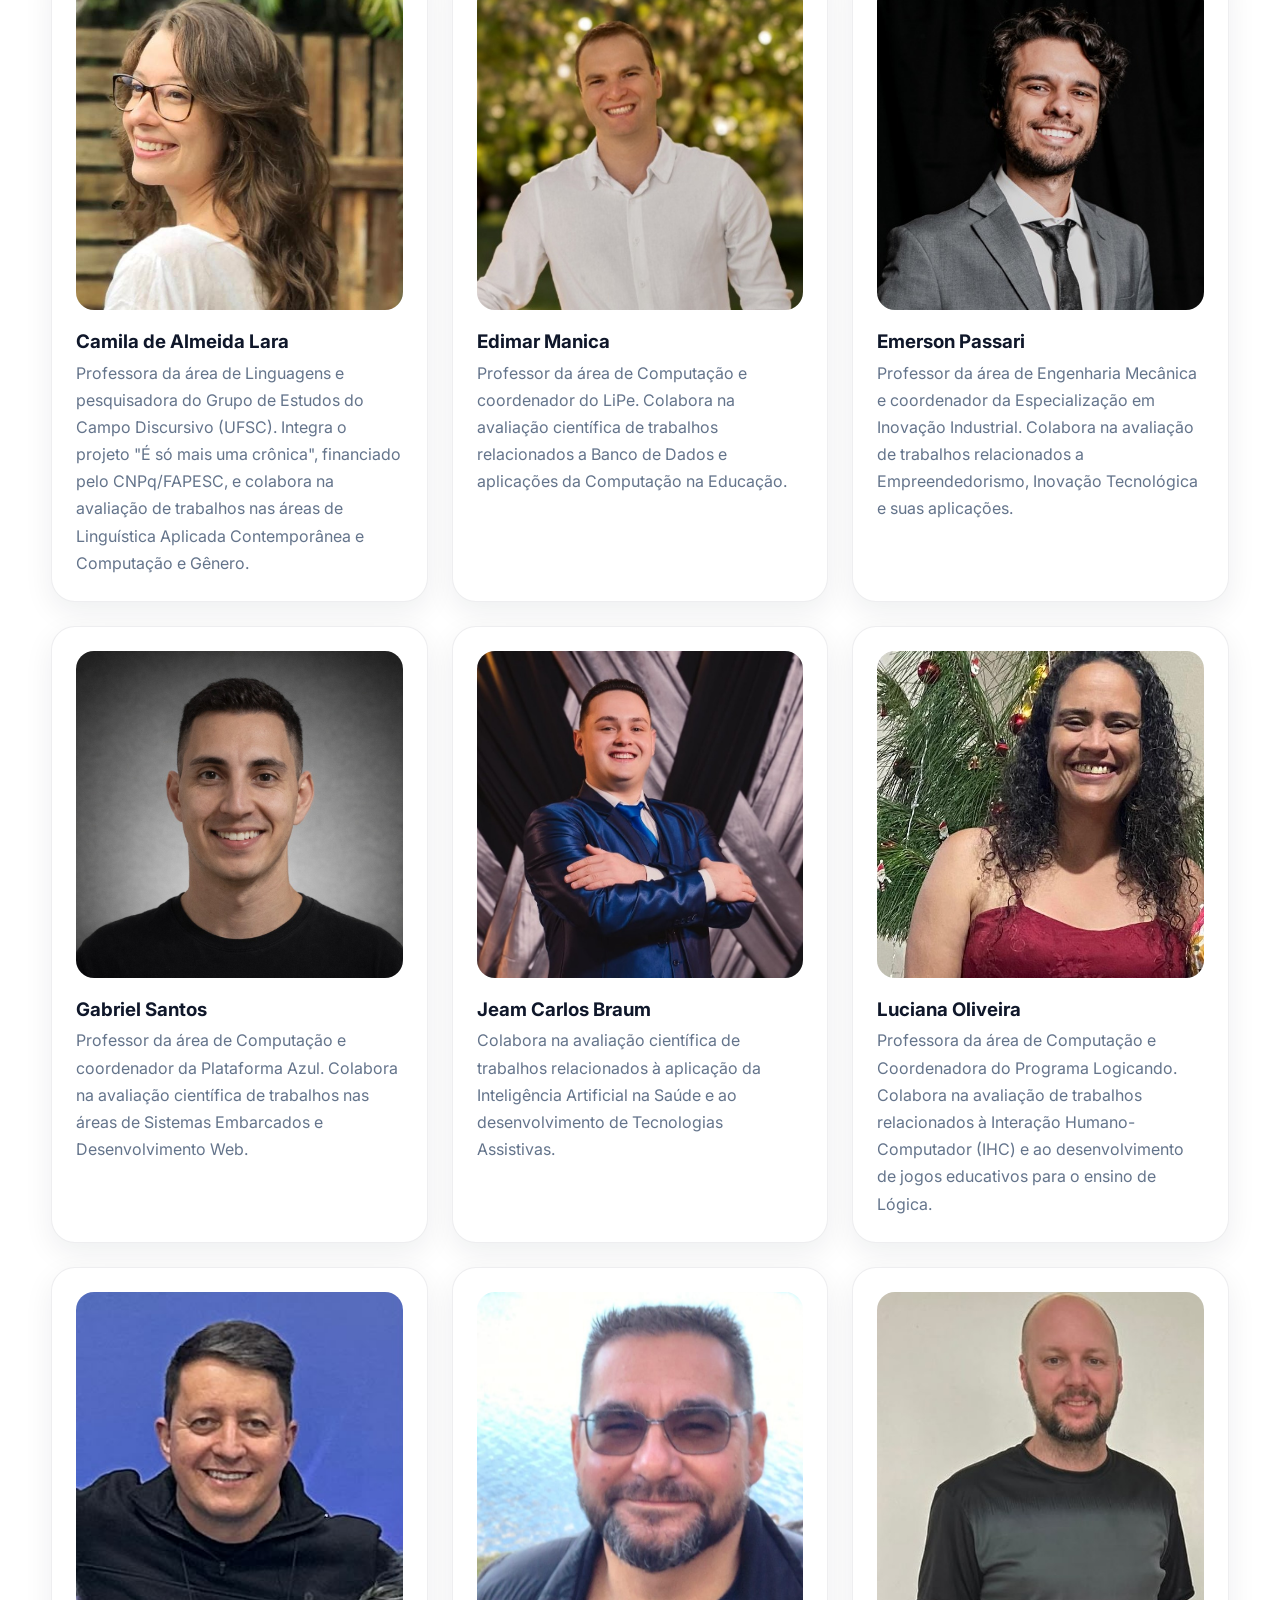
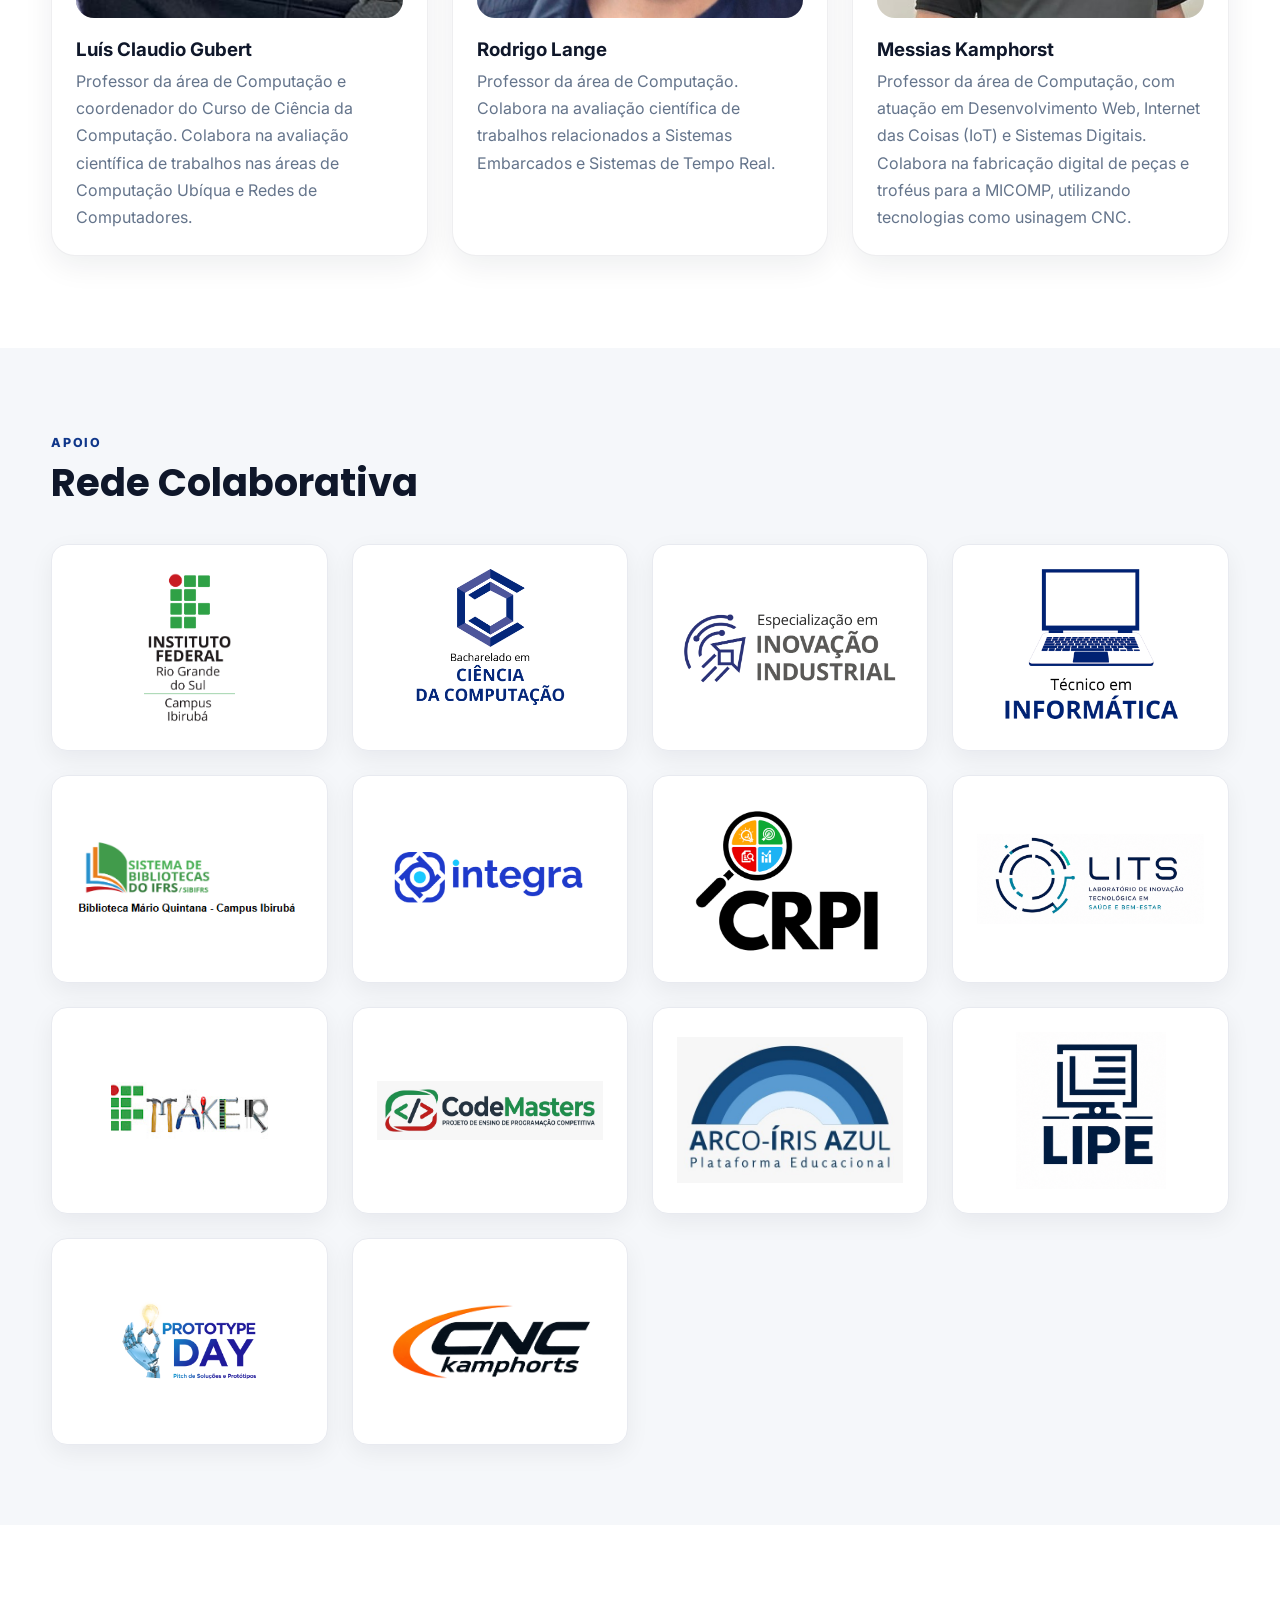
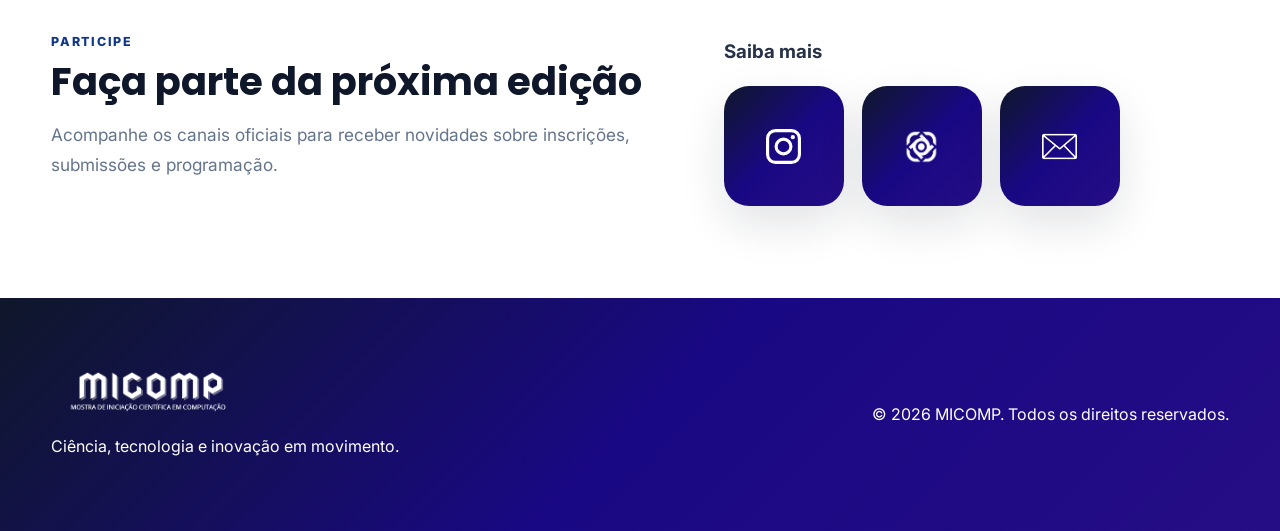
==== commit 9f197e1e: "m" ====
--- a/index.html
+++ b/index.html
@@ -135,11 +135,11 @@
                         <p>Colabora na avaliação científica de trabalhos relacionados à aplicação da Inteligência Artificial na Saúde e ao desenvolvimento de Tecnologias Assistivas.</p>
                     </article>
 
-                    <!-- <article class="card person reveal">
+                    <article class="card person reveal">
                         <img src="img/colaboradores/pessoa12.jpeg" alt="Foto de Luciana Oliveira">
                         <h3>Luciana Oliveira</h3>
                         <p>Professora da área de Computação e Coordenadora do Programa Logicando. Colabora na avaliação de trabalhos relacionados à Interação Humano-Computador (IHC) e ao desenvolvimento de jogos educativos para o ensino de Lógica.</p>
-                    </article> -->
+                    </article>
 
                     <article class="card person reveal">
                         <img src="img/colaboradores/pessoa8.jpeg" alt="Foto de Luís Claudio Gubert">
